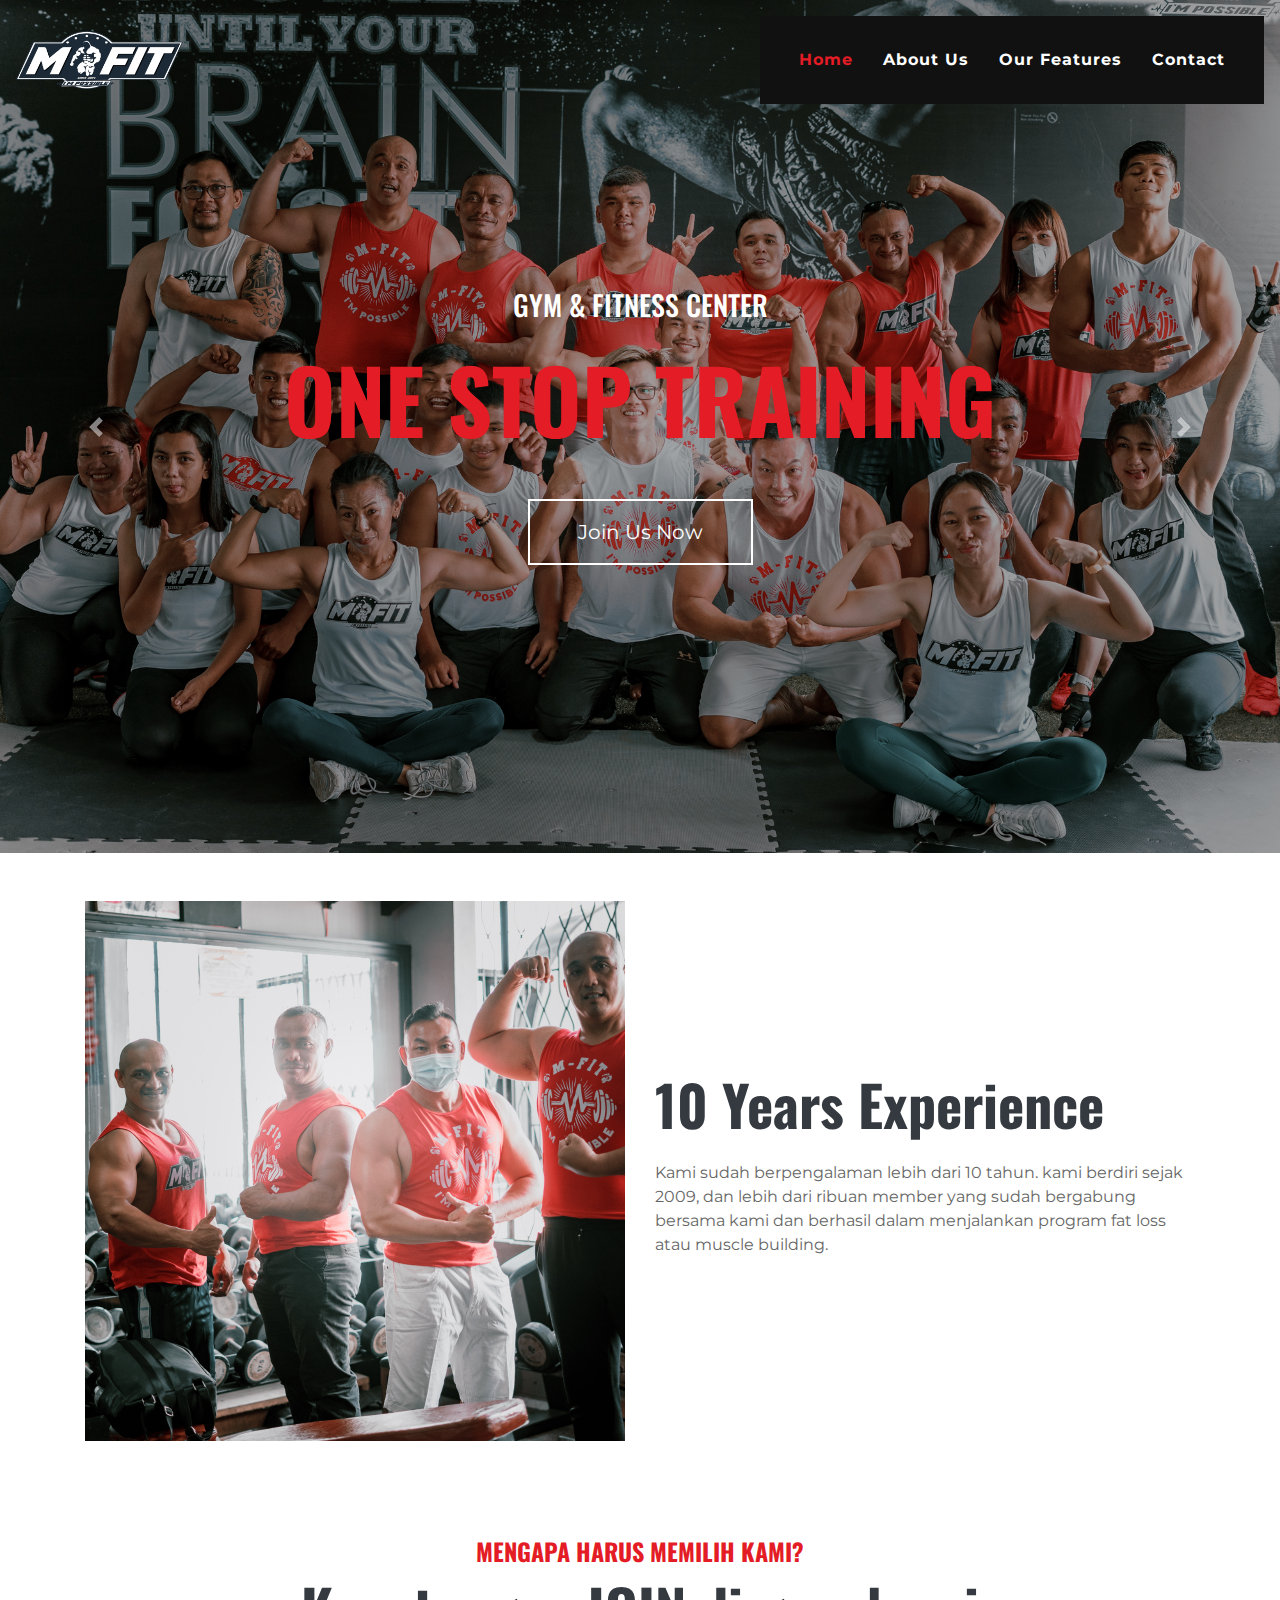
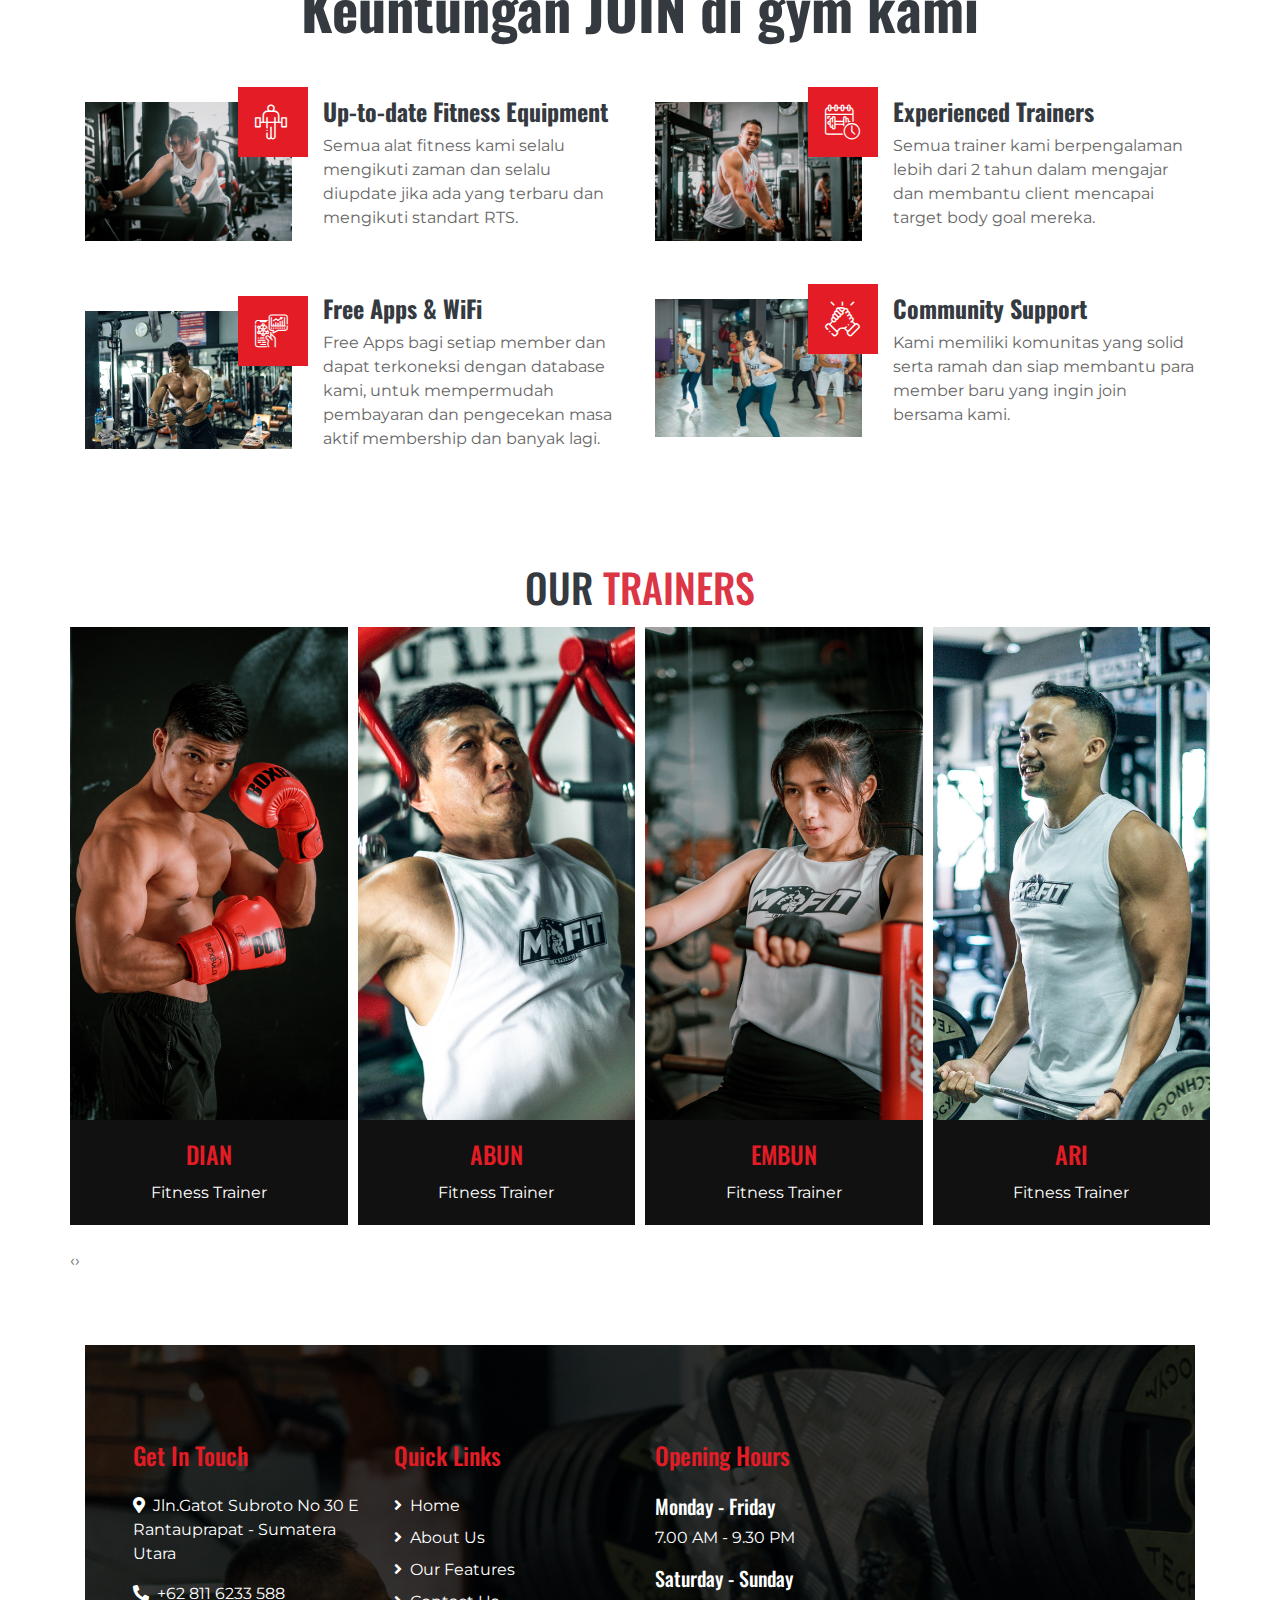
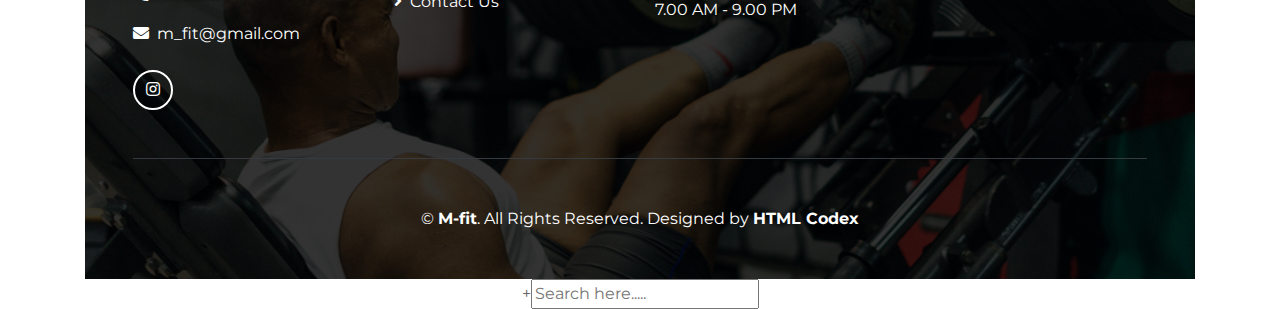
==== index.html @ e6096690 "first commit" ====
<!DOCTYPE html>
<html lang="en">
  <head>
    <meta charset="utf-8" />
    <title>M-fit</title>
    <meta content="width=device-width, initial-scale=1.0" name="viewport" />
    <meta content="M-fit" name="keywords" />
    <meta content="M-fit" name="description" />

    <!-- 1. owl carousel min css-->
    <link rel="stylesheet" href="https://cdnjs.cloudflare.com/ajax/libs/OwlCarousel2/2.3.4/assets/owl.carousel.min.css" integrity="sha512-tS3S5qG0BlhnQROyJXvNjeEM4UpMXHrQfTGmbQ1gKmelCxlSEBUaxhRBj/EFTzpbP4RVSrpEikbmdJobCvhE3g==" crossorigin="anonymous" referrerpolicy="no-referrer" />
  
    <!-- 2. owl carousel theme css -->
    <link rel="stylesheet" href="https://cdnjs.cloudflare.com/ajax/libs/OwlCarousel2/2.3.4/assets/owl.carousel.min.css" integrity="sha512-tS3S5qG0BlhnQROyJXvNjeEM4UpMXHrQfTGmbQ1gKmelCxlSEBUaxhRBj/EFTzpbP4RVSrpEikbmdJobCvhE3g==" crossorigin="anonymous" referrerpolicy="no-referrer" />

    <!-- css -->
    <link rel="stylesheet" href="style.css">

    <!-- Favicon -->
    <link href="img/favicon.ico" rel="icon" />

    <!-- Font Awesome -->
    <link href="https://cdnjs.cloudflare.com/ajax/libs/font-awesome/5.10.0/css/all.min.css" rel="stylesheet" />

    <!-- Flaticon Font -->
    <link href="lib/flaticon/font/flaticon.css" rel="stylesheet" />

    <!-- Customized Bootstrap Stylesheet -->
    <link href="css/style.min.css" rel="stylesheet" />
  </head>

  <body class="bg-white">
    <!-- Navbar Start -->
    <div class="container-fluid p-0 nav-bar">
      <nav class="navbar navbar-expand-lg bg-none navbar-dark py-3">
        <a class="navbar-brand" href="#">
          <img src="img/MFT.png" alt="MFT" height="58" />
        </a>

        <button type="button" class="navbar-toggler" data-toggle="collapse" data-target="#navbarCollapse">
          <span class="navbar-toggler-icon"></span>
        </button>
        <div class="collapse navbar-collapse justify-content-between" id="navbarCollapse">
          <div class="navbar-nav ml-auto p-4 bg-secondary">
            <a href="index.html" class="nav-item nav-link active">Home</a>
            <a href="about.html" class="nav-item nav-link">About Us</a>
            <a href="feature.html" class="nav-item nav-link">Our Features</a>
            <a href="contact.html" class="nav-item nav-link">Contact</a>
             </div>
            
          </div>
        </div>
      </nav>
    </div>
    <!-- Navbar End -->

    <!-- Carousel Start -->
    <div class="container-fluid p-0">
      <div id="blog-carousel" class="carousel slide" data-ride="carousel">
        <div class="carousel-inner">
          <div class="carousel-item active">
            <img class="w-100" src="img/nav 1.jpg" alt="Image" />
            <div class="carousel-caption d-flex flex-column align-items-center justify-content-center">
              <h3 class="text-white text-capitalize m-0">GYM & FITNESS CENTER</h3>
              <h2 class="display-2 m-0 mt-2 mt-md-4 text-primary font-weight-bold text-capitalize">ONE STOP TRAINING</h2>
              <a href="https://wa.me/628116233588" class="btn btn-lg btn-outline-light mt-3 mt-md-5 py-md-3 px-md-5">Join Us Now</a>
            </div>
          </div>
          <div class="carousel-item">
            <img class="w-100" src="img/nav 2.jpg" alt="Image" />
            <div class="carousel-caption d-flex flex-column align-items-center justify-content-center">
              <h3 class="text-white text-capitalize m-0">MUAYTHAI</h3>
              <h2 class="display-2 m-0 mt-2 mt-md-4 text-primary font-weight-bold text-capitalize">GET YOUR ENDURANCE </h2>
              <a href="https://wa.me/628116233588" class="btn btn-lg btn-outline-light mt-3 mt-md-5 py-md-3 px-md-5">Join Us Now</a>
            </div>
          </div>
          <div class="carousel-item">
            <img class="w-100" src="img/nav 3.jpg" alt="Image" />
            <div class="carousel-caption d-flex flex-column align-items-center justify-content-center">
              <h3 class="text-white text-capitalize m-0">KARATE</h3>
              <h2 class="display-2 m-0 mt-2 mt-md-4 text-primary font-weight-bold text-capitalize">LET'S TRAIN SELF DEFENSE</h2>
              <a href="https://wa.me/628116233588" class="btn btn-lg btn-outline-light mt-3 mt-md-5 py-md-3 px-md-5">Join Us Now</a>
            </div>
          </div>
          <div class="carousel-item">
            <img class="w-100" src="img/nav 4.jpg" alt="Image" />
            <div class="carousel-caption d-flex flex-column align-items-center justify-content-center">
              <h3 class="text-white text-capitalize m-0">ZUMBA</h3>
              <h2 class="display-2 m-0 mt-2 mt-md-4 text-primary font-weight-bold text-capitalize">STRONG BY ZUMBA</h2>
              <a href="https://wa.me/628116233588" class="btn btn-lg btn-outline-light mt-3 mt-md-5 py-md-3 px-md-5">Join Us Now</a>
            </div>
          </div>
          <div class="carousel-item">
            <img class="w-100" src="imG/nav 5.jpg" alt="Image" />
            <div class="carousel-caption d-flex flex-column align-items-center justify-content-center">
              <h3 class="text-white text-capitalize m-0">YOGA</h3>
              <h2 class="display-2 m-0 mt-2 mt-md-4 text-primary font-weight-bold text-capitalize">LET'S TRAIN THE BODY AND MIND</h2>
              <a href="https://wa.me/628116233588" class="btn btn-lg btn-outline-light mt-3 mt-md-5 py-md-3 px-md-5">Join Us Now</a>
            </div>
          </div>
        </div>
        <a class="carousel-control-prev" href="#blog-carousel" data-slide="prev">
          <span class="carousel-control-prev-icon"></span>
        </a>
        <a class="carousel-control-next" href="#blog-carousel" data-slide="next">
          <span class="carousel-control-next-icon"></span>
        </a>
      </div>
    </div>
    <!-- Carousel End -->

   

    <!-- About Start -->
    <div class="container py-5">
      <div class="row align-items-center" >
        <div class="col-lg-6">
          <img class="img-fluid mb-4 mb-lg-0" src="img/10 TAHUN PENGALAMAN.png" alt="Image" />
        </div>
        <div class="col-lg-6">
          <h2 class="display-4 font-weight-bold mb-4" >10 Years Experience</h2>
          <p>Kami sudah berpengalaman lebih dari 10 tahun. kami berdiri sejak 2009, dan lebih dari ribuan member yang sudah bergabung bersama kami dan berhasil dalam menjalankan program fat loss atau muscle building. </p>
          
        </div>
      </div>
    </div>
    <!-- About End -->

    <!-- GYM Feature Start -->
    <div class="container feature pt-5">
      <div class="d-flex flex-column text-center mb-5">
        <h4 class="text-primary font-weight-bold">MENGAPA HARUS MEMILIH KAMI?</h4>
        <h4 class="display-4 font-weight-bold">Keuntungan JOIN di gym kami</h4>
      </div>
      <div class="row">
        <div class="col-md-6 mb-5">
          <div class="row align-items-center">
            <div class="col-sm-5">
              <img class="img-fluid mb-3 mb-sm-0" src="img/alat fitness terupdate.jpg" alt="Image" />
              <i class="flaticon-barbell"></i>
            </div>
            <div class="col-sm-7">
              <h4 class="font-weight-bold">Up-to-date Fitness Equipment</h4>
              <p>Semua alat fitness kami selalu mengikuti zaman dan selalu diupdate jika ada yang terbaru dan mengikuti standart RTS.</p>
            </div>
          </div>
        </div>
        <div class="col-md-6 mb-5">
          <div class="row align-items-center">
            <div class="col-sm-5">
              <img class="img-fluid mb-3 mb-sm-0" src="img/trn.jpg" alt="Image" />
              <i class="flaticon-training"></i>
            </div>
            <div class="col-sm-7">
              <h4 class="font-weight-bold">Experienced Trainers </h4>
              <p>Semua trainer kami berpengalaman lebih dari 2 tahun dalam mengajar dan membantu client mencapai target body goal mereka. </p>
            </div>
          </div>
        </div>
        <div class="col-md-6 mb-5">
          <div class="row align-items-center">
            <div class="col-sm-5">
              <img class="img-fluid mb-3 mb-sm-0" src="img/freewifi.jpg" alt="Image" />
              <i class="flaticon-trends"></i>
            </div>
            <div class="col-sm-7">
              <h4 class="font-weight-bold">Free Apps & WiFi</h4>
              <p>Free Apps bagi setiap member dan dapat terkoneksi dengan database kami, untuk mempermudah pembayaran dan pengecekan masa aktif membership dan banyak lagi.</p>
            </div>
          </div>
        </div>
        <div class="col-md-6 mb-5">
          <div class="row align-items-center">
            <div class="col-sm-5">
              <img class="img-fluid mb-3 mb-sm-0" src="img/komunitas.jpg" alt="Image" />
              <i class="flaticon-support"></i>
            </div>
            <div class="col-sm-7">
              <h4 class="font-weight-bold">Community Support</h4>
              <p>Kami memiliki komunitas yang solid serta ramah dan siap membantu para member baru yang ingin join bersama kami.  </p>
            </div>
          </div>
        </div>
      </div>
    </div>
    <!-- GYM Feature End -->



    <!-- Team Start -->
    <div class="container pt-5 team">
      <h1 class="text-center fw-bold display-5 mb-3">OUR <span class="text-danger">TRAINERS</span></h1>
      <div class="row">
        <div class="owl-carousel owl-theme">
         
          <div class="item mb-4">
            <div class="card border-0 bg-secondary text-center text-white">
              <img src="img/trainer/dian.png" alt="image" class="card-img-top">
              <div class="card-social d-flex align-items-center justify-content-center">
                <a class="btn btn-outline-light rounded-circle text-center mr-2 px-0" style="width: 40px; height: 40px" href="https://www.instagram.com/dechavj/"><i class="fab fa-instagram"></i></a>
              </div>              
              <div class="card-body bg-secondary">
                <h4 class="card-title text-primary">DIAN</h4>
                <p class="card-text">Fitness Trainer</p>
              </div>
            </div>
          </div>
          <div class="item mb-4">
            <div class="card border-0 bg-secondary text-center text-white">
              <img src="img/trainer/abun.png" alt="image" class="card-img-top">
              <div class="card-social d-flex align-items-center justify-content-center">
                <a class="btn btn-outline-light rounded-circle text-center mr-2 px-0" style="width: 40px; height: 40px" href="https://www.instagram.com/wenlau5/"><i class="fab fa-instagram"></i></a>
              </div>              
              <div class="card-body bg-secondary">
                <h4 class="card-title text-primary">ABUN</h4>
                <p class="card-text">Fitness Trainer</p>
              </div>
            </div>
          </div>
          <div class="item mb-4">
            <div class="card border-0 bg-secondary text-center text-white">
              <img src="img/trainer/embun.png" alt="image" class="card-img-top">
              <div class="card-social d-flex align-items-center justify-content-center">
                <a class="btn btn-outline-light rounded-circle text-center mr-2 px-0" style="width: 40px; height: 40px" href="https://www.instagram.com/embun.kf/"><i class="fab fa-instagram"></i></a>
              </div>              
              <div class="card-body bg-secondary">
                <h4 class="card-title text-primary">EMBUN</h4>
                <p class="card-text">Fitness Trainer</p>
              </div>
            </div>
          </div>
          <div class="item mb-4">
            <div class="card border-0 bg-secondary text-center text-white">
              <img src="img/trainer/ari.png" alt="image" class="card-img-top">
              <div class="card-social d-flex align-items-center justify-content-center">
                <a class="btn btn-outline-light rounded-circle text-center mr-2 px-0" style="width: 40px; height: 40px" href="https://www.instagram.com/fahmiazhari023/"><i class="fab fa-instagram"></i></a>
              </div>              
              <div class="card-body bg-secondary">
                <h4 class="card-title text-primary">ARI</h4>
                <p class="card-text">Fitness Trainer</p>
              </div>
            </div>
          </div>
          <div class="item mb-4">
            <div class="card border-0 bg-secondary text-center text-white">
              <img src="img/trainer/dapot.png" alt="image" class="card-img-top">
              <div class="card-social d-flex align-items-center justify-content-center">
                
              </div>              
              <div class="card-body bg-secondary">
                <h4 class="card-title text-primary">DAPOT</h4>
                <p class="card-text">Fitness Trainer</p>
              </div>
            </div>
          </div>
          <div class="item mb-4">
            <div class="card border-0 bg-secondary text-center text-white">
              <img src="img/trainer/stevi.png" alt="image" class="card-img-top">
              <div class="card-social d-flex align-items-center justify-content-center">
                <a class="btn btn-outline-light rounded-circle text-center mr-2 px-0" style="width: 40px; height: 40px" href="https://www.instagram.com/steviandrean/"><i class="fab fa-instagram"></i></a>
              </div>              
              <div class="card-body bg-secondary">
                <h4 class="card-title text-primary">STEVI</h4>
                <p class="card-text">Fitness Trainer</p>
              </div>
            </div>
          </div>
          <div class="item mb-4">
            <div class="card border-0 bg-secondary text-center text-white">
              <img src="img/trainer/tony.png" alt="image" class="card-img-top">
              <div class="card-social d-flex align-items-center justify-content-center">
                <a class="btn btn-outline-light rounded-circle text-center mr-2 px-0" style="width: 40px; height: 40px" href="https://www.instagram.com/tony.6075/"><i class="fab fa-instagram"></i></a>
              </div>              
              <div class="card-body bg-secondary">
                <h4 class="card-title text-primary">TONY</h4>
                <p class="card-text">Fitness Trainer</p>
              </div>
            </div>
          </div>
          <div class="item mb-4">
            <div class="card border-0 bg-secondary text-center text-white">
              <img src="img/trainer/roma.png" alt="image" class="card-img-top">
              <div class="card-social d-flex align-items-center justify-content-center">
                <a class="btn btn-outline-light rounded-circle text-center mr-2 px-0" style="width: 40px; height: 40px" href="https://www.instagram.com/roma_sormin778/"><i class="fab fa-instagram"></i></a>
              </div>              
              <div class="card-body bg-secondary">
                <h4 class="card-title text-primary">ROMA</h4>
                <p class="card-text">Karate Sensei</p>
              </div>
            </div>
          </div>
          <div class="item mb-4">
            <div class="card border-0 bg-secondary text-center text-white">
              <img src="img/trainer/rinto.png" alt="image" class="card-img-top">
              <div class="card-social d-flex align-items-center justify-content-center">
                
              </div>              
              <div class="card-body bg-secondary">
                <h4 class="card-title text-primary">RINTO</h4>
                <p class="card-text">Karate Sensei</p>
              </div>
            </div>
          </div>
          <div class="item mb-4">
            <div class="card border-0 bg-secondary text-center text-white">
              <img src="img/trainer/roy.png" alt="image" class="card-img-top">
              <div class="card-social d-flex align-items-center justify-content-center">
                <a class="btn btn-outline-light rounded-circle text-center mr-2 px-0" style="width: 40px; height: 40px" href="https://www.instagram.com/roy_pinem22/"><i class="fab fa-instagram"></i></a>
              </div>              
              <div class="card-body bg-secondary">
                <h4 class="card-title text-primary">ROY</h4>
                <p class="card-text">Muaythai Khru</p>
              </div>
            </div>
          </div>
          <div class="item mb-4">
            <div class="card border-0 bg-secondary text-center text-white">
              <img src="img/trainer/moli.png" alt="image" class="card-img-top">
              <div class="card-social d-flex align-items-center justify-content-center">
                <a class="btn btn-outline-light rounded-circle text-center mr-2 px-0" style="width: 40px; height: 40px" href="https://www.instagram.com/moli_kyoga/"><i class="fab fa-instagram"></i></a>
              </div>              
              <div class="card-body bg-secondary">
                <h4 class="card-title text-primary">MOLINA</h4>
                <p class="card-text">Yoga and SBZ Instructor</p>
              </div>
            </div>
          </div>
          <div class="item mb-4">
            <div class="card border-0 bg-secondary text-center text-white">
              <img src="img/trainer/fendy.png" alt="image" class="card-img-top">
              <div class="card-social d-flex align-items-center justify-content-center">
                <a class="btn btn-outline-light rounded-circle text-center mr-2 px-0" style="width: 40px; height: 40px" href="https://www.instagram.com/fendyhartonoo/"><i class="fab fa-instagram"></i></a>
              </div>              
              <div class="card-body bg-secondary">
                <h4 class="card-title text-primary">FENDY</h4>
                <p class="card-text">Fitness Trainer</p>
              </div>
            </div>
          </div>

   
      </div>
    </div>
    <!-- Team End -->

    
    <!-- Footer Start -->
    <div class="footer container-fluid mt-5 py-5 px-sm-3 px-md-5 text-white">
      <div class="row pt-5">
        <div class="col-lg-3 col-md-6 mb-5">
          <h4 class="text-primary mb-4">Get In Touch</h4>
          <p><i class="fa fa-map-marker-alt mr-2"></i>Jln.Gatot Subroto No 30 E Rantauprapat - Sumatera Utara</p>
          <p><i class="fa fa-phone-alt mr-2"></i>+62 811 6233 588</p>
          <p><i class="fa fa-envelope mr-2"></i>m_fit@gmail.com</p>
          <div class="d-flex justify-content-start mt-4">
            <a class="btn btn-outline-light rounded-circle text-center mr-2 px-0" style="width: 40px; height: 40px" href="https://www.instagram.com/go.mfit/"><i class="fab fa-instagram"></i></a>
          </div>
        </div>
        <div class="col-lg-3 col-md-6 mb-5">
          <h4 class="text-primary mb-4">Quick Links</h4>
          <div class="d-flex flex-column justify-content-start">
            <a class="text-white mb-2" href="index.html"><i class="fa fa-angle-right mr-2"></i>Home</a>
            <a class="text-white mb-2" href="about.html"><i class="fa fa-angle-right mr-2"></i>About Us</a>
            <a class="text-white mb-2" href="feature.html"><i class="fa fa-angle-right mr-2"></i>Our Features</a>
            <a class="text-white" href="contact.html"><i class="fa fa-angle-right mr-2"></i>Contact Us</a>
          </div>
        </div>
        <div class="col-lg-3 col-md-6 mb-5">
          <h4 class="text-primary mb-4">Opening Hours</h4>
          <h5 class="text-white">Monday - Friday</h5>
          <p>7.00 AM - 9.30 PM</p>
          <h5 class="text-white">Saturday - Sunday</h5>
          <p>7.00 AM - 9.00 PM</p>
        </div>
      </div>
      <div class="container border-top border-dark pt-5">
        <p class="m-0 text-center text-white">
          &copy; <a class="text-white font-weight-bold" href="#">M-fit</a>. All Rights Reserved. Designed by
          <a class="text-white font-weight-bold" href="https://htmlcodex.com">HTML Codex</a>
        </p>
      </div>
    </div>
    <!-- Footer End -->

     <!-- Search model Begin -->
     <div class="search-model">
      <div class="h-100 d-flex align-items-center justify-content-center">
          <div class="search-close-switch">+</div>
          <form class="search-model-form">
              <input type="text" id="search-input" placeholder="Search here.....">
          </form>
      </div>
  </div>
  <!-- Search model end -->

  <!-- Js Plugins -->
  <script src="js/jquery-3.3.1.min.js"></script>
  <script src="js/bootstrap.min.js"></script>
  <script src="js/jquery.magnific-popup.min.js"></script>
  <script src="js/masonry.pkgd.min.js"></script>
  <script src="js/jquery.barfiller.js"></script>
  <script src="js/jquery.slicknav.js"></script>
  <script src="js/owl.carousel.min.js"></script>
  <script src="js/main.js"></script>


    <!-- Back to Top -->
    <a href="#" class="btn btn-outline-primary back-to-top"><i class="fa fa-angle-double-up"></i></a>

    <!-- JavaScript Libraries -->
    <script src="https://code.jquery.com/jquery-3.4.1.min.js"></script>
    <script src="https://stackpath.bootstrapcdn.com/bootstrap/4.4.1/js/bootstrap.bundle.min.js"></script>
    <script src="lib/easing/easing.min.js"></script>
    <script src="lib/waypoints/waypoints.min.js"></script>

    <!-- Contact Javascript File -->
    <script src="mail/jqBootstrapValidation.min.js"></script>
    <script src="mail/contact.js"></script>

    <!-- Template Javascript -->
    <script src="js/main.js"></script>

  <!-- lets include cdn file-->
  <!-- 0. jquery cdn -->
  <script src="https://cdnjs.cloudflare.com/ajax/libs/jquery/3.6.0/jquery.min.js" integrity="sha512-894YE6QWD5I59HgZOGReFYm4dnWc1Qt5NtvYSaNcOP+u1T9qYdvdihz0PPSiiqn/+/3e7Jo4EaG7TubfWGUrMQ==" crossorigin="anonymous" referrerpolicy="no-referrer"></script>

  <!-- 1. owl carousel min.js -->
  <script src="https://cdnjs.cloudflare.com/ajax/libs/OwlCarousel2/2.3.4/owl.carousel.min.js" integrity="sha512-bPs7Ae6pVvhOSiIcyUClR7/q2OAsRiovw4vAkX+zJbw3ShAeeqezq50RIIcIURq7Oa20rW2n2q+fyXBNcU9lrw==" crossorigin="anonymous" referrerpolicy="no-referrer"></script>
  
  <!-- inti owl carausel -->
  <script>
    $('.owl-carousel').owlCarousel({
    loop:true,
    margin:10,
    nav:true,
    responsive:{
        0:{
            items:1
        },
        600:{
            items:2
        },
        1000:{
            items:4
        }
    }
})
  </script>
  

  </body>
</html>
---- lib/flaticon/font/flaticon.css ----
/*
  	Flaticon icon font: Flaticon
  	Creation date: 26/10/2020 11:08
  	*/

@font-face {
  font-family: "Flaticon";
  src: url("./Flaticon.eot");
  src: url("./Flaticon.eot?#iefix") format("embedded-opentype"), url("./Flaticon.woff2") format("woff2"), url("./Flaticon.woff") format("woff"), url("./Flaticon.ttf") format("truetype"), url("./Flaticon.svg#Flaticon") format("svg");
  font-weight: normal;
  font-style: normal;
}

@media screen and (-webkit-min-device-pixel-ratio: 0) {
  @font-face {
    font-family: "Flaticon";
    src: url("./Flaticon.svg#Flaticon") format("svg");
  }
}

[class^="flaticon-"]:before,
[class*=" flaticon-"]:before,
[class^="flaticon-"]:after,
[class*=" flaticon-"]:after {
  font-family: Flaticon;
  font-size: 20px;
  font-style: normal;
  margin-left: 20px;
}

.flaticon-barbell:before {
  content: "\f100";
}
.flaticon-treadmill:before {
  content: "\f101";
}
.flaticon-six-pack:before {
  content: "\f102";
}
.flaticon-bodybuilding:before {
  content: "\f103";
}
.flaticon-medal:before {
  content: "\f104";
}
.flaticon-muscular-bodybuilder-with-clock:before {
  content: "\f105";
}
.flaticon-trends:before {
  content: "\f106";
}
.flaticon-weightlifting:before {
  content: "\f107";
}
.flaticon-training:before {
  content: "\f108";
}
.flaticon-support:before {
  content: "\f109";
}
---- css/style.min.css ----
@charset "UTF-8";
@import url(https://fonts.googleapis.com/css2?family=Montserrat&family=Oswald&display=swap); /*!
 * Bootstrap v4.5.3 (https://getbootstrap.com/)
 * Copyright 2011-2020 The Bootstrap Authors
 * Copyright 2011-2020 Twitter, Inc.
 * Licensed under MIT (https://github.com/twbs/bootstrap/blob/main/LICENSE)
 */
:root {
  --blue: #007bff;
  --indigo: #6610f2;
  --purple: #6f42c1;
  --pink: #e83e8c;
  --red: #dc3545;
  --orange: #fd7e14;
  --yellow: #ffc107;
  --green: #28a745;
  --teal: #20c997;
  --cyan: #17a2b8;
  --white: #fff;
  --gray: #6c757d;
  --gray-dark: #343a40;
  --primary: #e31c25;
  --secondary: #111111;
  --success: #28a745;
  --info: #17a2b8;
  --warning: #ffc107;
  --danger: #dc3545;
  --light: #ffffff;
  --dark: #343a40;
  --breakpoint-xs: 0;
  --breakpoint-sm: 576px;
  --breakpoint-md: 768px;
  --breakpoint-lg: 992px;
  --breakpoint-xl: 1200px;
  --font-family-sans-serif: "Montserrat", sans-serif;
  --font-family-monospace: SFMono-Regular, Menlo, Monaco, Consolas, "Liberation Mono", "Courier New", monospace;
}
*,
::after,
::before {
  box-sizing: border-box;
}
html {
  font-family: sans-serif;
  line-height: 1.15;
  -webkit-text-size-adjust: 100%;
  -webkit-tap-highlight-color: transparent;
}
article,
aside,
figcaption,
figure,
footer,
header,
hgroup,
main,
nav,
section {
  display: block;
}
body {
  margin: 0;
  font-family: Montserrat, sans-serif;
  font-size: 1rem;
  font-weight: 400;
  line-height: 1.5;
  color: #666;
  text-align: left;
  background-color: #fff;
}
[tabindex="-1"]:focus:not(:focus-visible) {
  outline: 0 !important;
}
hr {
  box-sizing: content-box;
  height: 0;
  overflow: visible;
}
h1,
h2,
h3,
h4,
h5,
h6 {
  margin-top: 0;
  margin-bottom: 0.5rem;
}
p {
  margin-top: 0;
  margin-bottom: 1rem;
}
abbr[data-original-title],
abbr[title] {
  text-decoration: underline;
  text-decoration: underline dotted;
  cursor: help;
  border-bottom: 0;
  text-decoration-skip-ink: none;
}
address {
  margin-bottom: 1rem;
  font-style: normal;
  line-height: inherit;
}
dl,
ol,
ul {
  margin-top: 0;
  margin-bottom: 1rem;
}
ol ol,
ol ul,
ul ol,
ul ul {
  margin-bottom: 0;
}
dt {
  font-weight: 700;
}
dd {
  margin-bottom: 0.5rem;
  margin-left: 0;
}
blockquote {
  margin: 0 0 1rem;
}
b,
strong {
  font-weight: bolder;
}
small {
  font-size: 80%;
}
sub,
sup {
  position: relative;
  font-size: 75%;
  line-height: 0;
  vertical-align: baseline;
}
sub {
  bottom: -0.25em;
}
sup {
  top: -0.5em;
}
a {
  color: #e31c25;
  text-decoration: none;
  background-color: transparent;
}
a:hover {
  color: #9f141a;
  text-decoration: underline;
}
a:not([href]):not([class]) {
  color: inherit;
  text-decoration: none;
}
a:not([href]):not([class]):hover {
  color: inherit;
  text-decoration: none;
}
code,
kbd,
pre,
samp {
  font-family: SFMono-Regular, Menlo, Monaco, Consolas, "Liberation Mono", "Courier New", monospace;
  font-size: 1em;
}
pre {
  margin-top: 0;
  margin-bottom: 1rem;
  overflow: auto;
  -ms-overflow-style: scrollbar;
}
figure {
  margin: 0 0 1rem;
}
img {
  vertical-align: middle;
  border-style: none;
}
svg {
  overflow: hidden;
  vertical-align: middle;
}
table {
  border-collapse: collapse;
}
caption {
  padding-top: 0.75rem;
  padding-bottom: 0.75rem;
  color: #6c757d;
  text-align: left;
  caption-side: bottom;
}
th {
  text-align: inherit;
  text-align: -webkit-match-parent;
}
label {
  display: inline-block;
  margin-bottom: 0.5rem;
}
button {
  border-radius: 0;
}
button:focus {
  outline: 1px dotted;
  outline: 5px auto -webkit-focus-ring-color;
}
button,
input,
optgroup,
select,
textarea {
  margin: 0;
  font-family: inherit;
  font-size: inherit;
  line-height: inherit;
}
button,
input {
  overflow: visible;
}
button,
select {
  text-transform: none;
}
[role="button"] {
  cursor: pointer;
}
select {
  word-wrap: normal;
}
[type="button"],
[type="reset"],
[type="submit"],
button {
  -webkit-appearance: button;
}
[type="button"]:not(:disabled),
[type="reset"]:not(:disabled),
[type="submit"]:not(:disabled),
button:not(:disabled) {
  cursor: pointer;
}
[type="button"]::-moz-focus-inner,
[type="reset"]::-moz-focus-inner,
[type="submit"]::-moz-focus-inner,
button::-moz-focus-inner {
  padding: 0;
  border-style: none;
}
input[type="checkbox"],
input[type="radio"] {
  box-sizing: border-box;
  padding: 0;
}
textarea {
  overflow: auto;
  resize: vertical;
}
fieldset {
  min-width: 0;
  padding: 0;
  margin: 0;
  border: 0;
}
legend {
  display: block;
  width: 100%;
  max-width: 100%;
  padding: 0;
  margin-bottom: 0.5rem;
  font-size: 1.5rem;
  line-height: inherit;
  color: inherit;
  white-space: normal;
}
@media (max-width: 1200px) {
  legend {
    font-size: calc(1.275rem + 0.3vw);
  }
}
progress {
  vertical-align: baseline;
}
[type="number"]::-webkit-inner-spin-button,
[type="number"]::-webkit-outer-spin-button {
  height: auto;
}
[type="search"] {
  outline-offset: -2px;
  -webkit-appearance: none;
}
[type="search"]::-webkit-search-decoration {
  -webkit-appearance: none;
}
::-webkit-file-upload-button {
  font: inherit;
  -webkit-appearance: button;
}
output {
  display: inline-block;
}
summary {
  display: list-item;
  cursor: pointer;
}
template {
  display: none;
}
[hidden] {
  display: none !important;
}
.h1,
.h2,
.h3,
.h4,
.h5,
.h6,
h1,
h2,
h3,
h4,
h5,
h6 {
  margin-bottom: 0.5rem;
  font-family: Oswald, sans-serif;
  font-weight: 500;
  line-height: 1.2;
  color: #343a40;
}
.h1,
h1 {
  font-size: 2.5rem;
}
@media (max-width: 1200px) {
  .h1,
  h1 {
    font-size: calc(1.375rem + 1.5vw);
  }
}
.h2,
h2 {
  font-size: 2rem;
}
@media (max-width: 1200px) {
  .h2,
  h2 {
    font-size: calc(1.325rem + 0.9vw);
  }
}
.h3,
h3 {
  font-size: 1.75rem;
}
@media (max-width: 1200px) {
  .h3,
  h3 {
    font-size: calc(1.3rem + 0.6vw);
  }
}
.h4,
h4 {
  font-size: 1.5rem;
}
@media (max-width: 1200px) {
  .h4,
  h4 {
    font-size: calc(1.275rem + 0.3vw);
  }
}
.h5,
h5 {
  font-size: 1.25rem;
}
.h6,
h6 {
  font-size: 1rem;
}
.lead {
  font-size: 1.25rem;
  font-weight: 300;
}
.display-1 {
  font-size: 6rem;
  font-weight: 300;
  line-height: 1.2;
}
@media (max-width: 1200px) {
  .display-1 {
    font-size: calc(1.725rem + 5.7vw);
  }
}
.display-2 {
  font-size: 5.5rem;
  font-weight: 300;
  line-height: 1.2;
}
@media (max-width: 1200px) {
  .display-2 {
    font-size: calc(1.675rem + 5.1vw);
  }
}
.display-3 {
  font-size: 4.5rem;
  font-weight: 300;
  line-height: 1.2;
}
@media (max-width: 1200px) {
  .display-3 {
    font-size: calc(1.575rem + 3.9vw);
  }
}
.display-4 {
  font-size: 3.5rem;
  font-weight: 300;
  line-height: 1.2;
}
@media (max-width: 1200px) {
  .display-4 {
    font-size: calc(1.475rem + 2.7vw);
  }
}
hr {
  margin-top: 1rem;
  margin-bottom: 1rem;
  border: 0;
  border-top: 1px solid rgba(0, 0, 0, 0.1);
}
.small,
small {
  font-size: 80%;
  font-weight: 400;
}
.mark,
mark {
  padding: 0.2em;
  background-color: #fcf8e3;
}
.list-unstyled {
  padding-left: 0;
  list-style: none;
}
.list-inline {
  padding-left: 0;
  list-style: none;
}
.list-inline-item {
  display: inline-block;
}
.list-inline-item:not(:last-child) {
  margin-right: 0.5rem;
}
.initialism {
  font-size: 90%;
  text-transform: uppercase;
}
.blockquote {
  margin-bottom: 1rem;
  font-size: 1.25rem;
}
.blockquote-footer {
  display: block;
  font-size: 80%;
  color: #6c757d;
}
.blockquote-footer::before {
  content: "— ";
}
.img-fluid {
  max-width: 100%;
  height: auto;
}
.img-thumbnail {
  padding: 0.25rem;
  background-color: #fff;
  border: 1px solid #dee2e6;
  max-width: 100%;
  height: auto;
}
.figure {
  display: inline-block;
}
.figure-img {
  margin-bottom: 0.5rem;
  line-height: 1;
}
.figure-caption {
  font-size: 90%;
  color: #6c757d;
}
code {
  font-size: 87.5%;
  color: #e83e8c;
  word-wrap: break-word;
}
a > code {
  color: inherit;
}
kbd {
  padding: 0.2rem 0.4rem;
  font-size: 87.5%;
  color: #fff;
  background-color: #212529;
}
kbd kbd {
  padding: 0;
  font-size: 100%;
  font-weight: 700;
}
pre {
  display: block;
  font-size: 87.5%;
  color: #212529;
}
pre code {
  font-size: inherit;
  color: inherit;
  word-break: normal;
}
.pre-scrollable {
  max-height: 340px;
  overflow-y: scroll;
}
.container,
.container-fluid,
.container-lg,
.container-md,
.container-sm,
.container-xl {
  width: 100%;
  padding-right: 15px;
  padding-left: 15px;
  margin-right: auto;
  margin-left: auto;
}
@media (min-width: 576px) {
  .container,
  .container-sm {
    max-width: 540px;
  }
}
@media (min-width: 768px) {
  .container,
  .container-md,
  .container-sm {
    max-width: 720px;
  }
}
@media (min-width: 992px) {
  .container,
  .container-lg,
  .container-md,
  .container-sm {
    max-width: 960px;
  }
}
@media (min-width: 1200px) {
  .container,
  .container-lg,
  .container-md,
  .container-sm,
  .container-xl {
    max-width: 1140px;
  }
}
.row {
  display: flex;
  flex-wrap: wrap;
  margin-right: -15px;
  margin-left: -15px;
}
.no-gutters {
  margin-right: 0;
  margin-left: 0;
}
.no-gutters > .col,
.no-gutters > [class*="col-"] {
  padding-right: 0;
  padding-left: 0;
}
.col,
.col-1,
.col-10,
.col-11,
.col-12,
.col-2,
.col-3,
.col-4,
.col-5,
.col-6,
.col-7,
.col-8,
.col-9,
.col-auto,
.col-lg,
.col-lg-1,
.col-lg-10,
.col-lg-11,
.col-lg-12,
.col-lg-2,
.col-lg-3,
.col-lg-4,
.col-lg-5,
.col-lg-6,
.col-lg-7,
.col-lg-8,
.col-lg-9,
.col-lg-auto,
.col-md,
.col-md-1,
.col-md-10,
.col-md-11,
.col-md-12,
.col-md-2,
.col-md-3,
.col-md-4,
.col-md-5,
.col-md-6,
.col-md-7,
.col-md-8,
.col-md-9,
.col-md-auto,
.col-sm,
.col-sm-1,
.col-sm-10,
.col-sm-11,
.col-sm-12,
.col-sm-2,
.col-sm-3,
.col-sm-4,
.col-sm-5,
.col-sm-6,
.col-sm-7,
.col-sm-8,
.col-sm-9,
.col-sm-auto,
.col-xl,
.col-xl-1,
.col-xl-10,
.col-xl-11,
.col-xl-12,
.col-xl-2,
.col-xl-3,
.col-xl-4,
.col-xl-5,
.col-xl-6,
.col-xl-7,
.col-xl-8,
.col-xl-9,
.col-xl-auto {
  position: relative;
  width: 100%;
  padding-right: 15px;
  padding-left: 15px;
}
.col {
  flex-basis: 0;
  flex-grow: 1;
  max-width: 100%;
}
.row-cols-1 > * {
  flex: 0 0 100%;
  max-width: 100%;
}
.row-cols-2 > * {
  flex: 0 0 50%;
  max-width: 50%;
}
.row-cols-3 > * {
  flex: 0 0 33.3333333333%;
  max-width: 33.3333333333%;
}
.row-cols-4 > * {
  flex: 0 0 25%;
  max-width: 25%;
}
.row-cols-5 > * {
  flex: 0 0 20%;
  max-width: 20%;
}
.row-cols-6 > * {
  flex: 0 0 16.6666666667%;
  max-width: 16.6666666667%;
}
.col-auto {
  flex: 0 0 auto;
  width: auto;
  max-width: 100%;
}
.col-1 {
  flex: 0 0 8.3333333333%;
  max-width: 8.3333333333%;
}
.col-2 {
  flex: 0 0 16.6666666667%;
  max-width: 16.6666666667%;
}
.col-3 {
  flex: 0 0 25%;
  max-width: 25%;
}
.col-4 {
  flex: 0 0 33.3333333333%;
  max-width: 33.3333333333%;
}
.col-5 {
  flex: 0 0 41.6666666667%;
  max-width: 41.6666666667%;
}
.col-6 {
  flex: 0 0 50%;
  max-width: 50%;
}
.col-7 {
  flex: 0 0 58.3333333333%;
  max-width: 58.3333333333%;
}
.col-8 {
  flex: 0 0 66.6666666667%;
  max-width: 66.6666666667%;
}
.col-9 {
  flex: 0 0 75%;
  max-width: 75%;
}
.col-10 {
  flex: 0 0 83.3333333333%;
  max-width: 83.3333333333%;
}
.col-11 {
  flex: 0 0 91.6666666667%;
  max-width: 91.6666666667%;
}
.col-12 {
  flex: 0 0 100%;
  max-width: 100%;
}
.order-first {
  order: -1;
}
.order-last {
  order: 13;
}
.order-0 {
  order: 0;
}
.order-1 {
  order: 1;
}
.order-2 {
  order: 2;
}
.order-3 {
  order: 3;
}
.order-4 {
  order: 4;
}
.order-5 {
  order: 5;
}
.order-6 {
  order: 6;
}
.order-7 {
  order: 7;
}
.order-8 {
  order: 8;
}
.order-9 {
  order: 9;
}
.order-10 {
  order: 10;
}
.order-11 {
  order: 11;
}
.order-12 {
  order: 12;
}
.offset-1 {
  margin-left: 8.3333333333%;
}
.offset-2 {
  margin-left: 16.6666666667%;
}
.offset-3 {
  margin-left: 25%;
}
.offset-4 {
  margin-left: 33.3333333333%;
}
.offset-5 {
  margin-left: 41.6666666667%;
}
.offset-6 {
  margin-left: 50%;
}
.offset-7 {
  margin-left: 58.3333333333%;
}
.offset-8 {
  margin-left: 66.6666666667%;
}
.offset-9 {
  margin-left: 75%;
}
.offset-10 {
  margin-left: 83.3333333333%;
}
.offset-11 {
  margin-left: 91.6666666667%;
}
@media (min-width: 576px) {
  .col-sm {
    flex-basis: 0;
    flex-grow: 1;
    max-width: 100%;
  }
  .row-cols-sm-1 > * {
    flex: 0 0 100%;
    max-width: 100%;
  }
  .row-cols-sm-2 > * {
    flex: 0 0 50%;
    max-width: 50%;
  }
  .row-cols-sm-3 > * {
    flex: 0 0 33.3333333333%;
    max-width: 33.3333333333%;
  }
  .row-cols-sm-4 > * {
    flex: 0 0 25%;
    max-width: 25%;
  }
  .row-cols-sm-5 > * {
    flex: 0 0 20%;
    max-width: 20%;
  }
  .row-cols-sm-6 > * {
    flex: 0 0 16.6666666667%;
    max-width: 16.6666666667%;
  }
  .col-sm-auto {
    flex: 0 0 auto;
    width: auto;
    max-width: 100%;
  }
  .col-sm-1 {
    flex: 0 0 8.3333333333%;
    max-width: 8.3333333333%;
  }
  .col-sm-2 {
    flex: 0 0 16.6666666667%;
    max-width: 16.6666666667%;
  }
  .col-sm-3 {
    flex: 0 0 25%;
    max-width: 25%;
  }
  .col-sm-4 {
    flex: 0 0 33.3333333333%;
    max-width: 33.3333333333%;
  }
  .col-sm-5 {
    flex: 0 0 41.6666666667%;
    max-width: 41.6666666667%;
  }
  .col-sm-6 {
    flex: 0 0 50%;
    max-width: 50%;
  }
  .col-sm-7 {
    flex: 0 0 58.3333333333%;
    max-width: 58.3333333333%;
  }
  .col-sm-8 {
    flex: 0 0 66.6666666667%;
    max-width: 66.6666666667%;
  }
  .col-sm-9 {
    flex: 0 0 75%;
    max-width: 75%;
  }
  .col-sm-10 {
    flex: 0 0 83.3333333333%;
    max-width: 83.3333333333%;
  }
  .col-sm-11 {
    flex: 0 0 91.6666666667%;
    max-width: 91.6666666667%;
  }
  .col-sm-12 {
    flex: 0 0 100%;
    max-width: 100%;
  }
  .order-sm-first {
    order: -1;
  }
  .order-sm-last {
    order: 13;
  }
  .order-sm-0 {
    order: 0;
  }
  .order-sm-1 {
    order: 1;
  }
  .order-sm-2 {
    order: 2;
  }
  .order-sm-3 {
    order: 3;
  }
  .order-sm-4 {
    order: 4;
  }
  .order-sm-5 {
    order: 5;
  }
  .order-sm-6 {
    order: 6;
  }
  .order-sm-7 {
    order: 7;
  }
  .order-sm-8 {
    order: 8;
  }
  .order-sm-9 {
    order: 9;
  }
  .order-sm-10 {
    order: 10;
  }
  .order-sm-11 {
    order: 11;
  }
  .order-sm-12 {
    order: 12;
  }
  .offset-sm-0 {
    margin-left: 0;
  }
  .offset-sm-1 {
    margin-left: 8.3333333333%;
  }
  .offset-sm-2 {
    margin-left: 16.6666666667%;
  }
  .offset-sm-3 {
    margin-left: 25%;
  }
  .offset-sm-4 {
    margin-left: 33.3333333333%;
  }
  .offset-sm-5 {
    margin-left: 41.6666666667%;
  }
  .offset-sm-6 {
    margin-left: 50%;
  }
  .offset-sm-7 {
    margin-left: 58.3333333333%;
  }
  .offset-sm-8 {
    margin-left: 66.6666666667%;
  }
  .offset-sm-9 {
    margin-left: 75%;
  }
  .offset-sm-10 {
    margin-left: 83.3333333333%;
  }
  .offset-sm-11 {
    margin-left: 91.6666666667%;
  }
}
@media (min-width: 768px) {
  .col-md {
    flex-basis: 0;
    flex-grow: 1;
    max-width: 100%;
  }
  .row-cols-md-1 > * {
    flex: 0 0 100%;
    max-width: 100%;
  }
  .row-cols-md-2 > * {
    flex: 0 0 50%;
    max-width: 50%;
  }
  .row-cols-md-3 > * {
    flex: 0 0 33.3333333333%;
    max-width: 33.3333333333%;
  }
  .row-cols-md-4 > * {
    flex: 0 0 25%;
    max-width: 25%;
  }
  .row-cols-md-5 > * {
    flex: 0 0 20%;
    max-width: 20%;
  }
  .row-cols-md-6 > * {
    flex: 0 0 16.6666666667%;
    max-width: 16.6666666667%;
  }
  .col-md-auto {
    flex: 0 0 auto;
    width: auto;
    max-width: 100%;
  }
  .col-md-1 {
    flex: 0 0 8.3333333333%;
    max-width: 8.3333333333%;
  }
  .col-md-2 {
    flex: 0 0 16.6666666667%;
    max-width: 16.6666666667%;
  }
  .col-md-3 {
    flex: 0 0 25%;
    max-width: 25%;
  }
  .col-md-4 {
    flex: 0 0 33.3333333333%;
    max-width: 33.3333333333%;
  }
  .col-md-5 {
    flex: 0 0 41.6666666667%;
    max-width: 41.6666666667%;
  }
  .col-md-6 {
    flex: 0 0 50%;
    max-width: 50%;
  }
  .col-md-7 {
    flex: 0 0 58.3333333333%;
    max-width: 58.3333333333%;
  }
  .col-md-8 {
    flex: 0 0 66.6666666667%;
    max-width: 66.6666666667%;
  }
  .col-md-9 {
    flex: 0 0 75%;
    max-width: 75%;
  }
  .col-md-10 {
    flex: 0 0 83.3333333333%;
    max-width: 83.3333333333%;
  }
  .col-md-11 {
    flex: 0 0 91.6666666667%;
    max-width: 91.6666666667%;
  }
  .col-md-12 {
    flex: 0 0 100%;
    max-width: 100%;
  }
  .order-md-first {
    order: -1;
  }
  .order-md-last {
    order: 13;
  }
  .order-md-0 {
    order: 0;
  }
  .order-md-1 {
    order: 1;
  }
  .order-md-2 {
    order: 2;
  }
  .order-md-3 {
    order: 3;
  }
  .order-md-4 {
    order: 4;
  }
  .order-md-5 {
    order: 5;
  }
  .order-md-6 {
    order: 6;
  }
  .order-md-7 {
    order: 7;
  }
  .order-md-8 {
    order: 8;
  }
  .order-md-9 {
    order: 9;
  }
  .order-md-10 {
    order: 10;
  }
  .order-md-11 {
    order: 11;
  }
  .order-md-12 {
    order: 12;
  }
  .offset-md-0 {
    margin-left: 0;
  }
  .offset-md-1 {
    margin-left: 8.3333333333%;
  }
  .offset-md-2 {
    margin-left: 16.6666666667%;
  }
  .offset-md-3 {
    margin-left: 25%;
  }
  .offset-md-4 {
    margin-left: 33.3333333333%;
  }
  .offset-md-5 {
    margin-left: 41.6666666667%;
  }
  .offset-md-6 {
    margin-left: 50%;
  }
  .offset-md-7 {
    margin-left: 58.3333333333%;
  }
  .offset-md-8 {
    margin-left: 66.6666666667%;
  }
  .offset-md-9 {
    margin-left: 75%;
  }
  .offset-md-10 {
    margin-left: 83.3333333333%;
  }
  .offset-md-11 {
    margin-left: 91.6666666667%;
  }
}
@media (min-width: 992px) {
  .col-lg {
    flex-basis: 0;
    flex-grow: 1;
    max-width: 100%;
  }
  .row-cols-lg-1 > * {
    flex: 0 0 100%;
    max-width: 100%;
  }
  .row-cols-lg-2 > * {
    flex: 0 0 50%;
    max-width: 50%;
  }
  .row-cols-lg-3 > * {
    flex: 0 0 33.3333333333%;
    max-width: 33.3333333333%;
  }
  .row-cols-lg-4 > * {
    flex: 0 0 25%;
    max-width: 25%;
  }
  .row-cols-lg-5 > * {
    flex: 0 0 20%;
    max-width: 20%;
  }
  .row-cols-lg-6 > * {
    flex: 0 0 16.6666666667%;
    max-width: 16.6666666667%;
  }
  .col-lg-auto {
    flex: 0 0 auto;
    width: auto;
    max-width: 100%;
  }
  .col-lg-1 {
    flex: 0 0 8.3333333333%;
    max-width: 8.3333333333%;
  }
  .col-lg-2 {
    flex: 0 0 16.6666666667%;
    max-width: 16.6666666667%;
  }
  .col-lg-3 {
    flex: 0 0 25%;
    max-width: 25%;
  }
  .col-lg-4 {
    flex: 0 0 33.3333333333%;
    max-width: 33.3333333333%;
  }
  .col-lg-5 {
    flex: 0 0 41.6666666667%;
    max-width: 41.6666666667%;
  }
  .col-lg-6 {
    flex: 0 0 50%;
    max-width: 50%;
  }
  .col-lg-7 {
    flex: 0 0 58.3333333333%;
    max-width: 58.3333333333%;
  }
  .col-lg-8 {
    flex: 0 0 66.6666666667%;
    max-width: 66.6666666667%;
  }
  .col-lg-9 {
    flex: 0 0 75%;
    max-width: 75%;
  }
  .col-lg-10 {
    flex: 0 0 83.3333333333%;
    max-width: 83.3333333333%;
  }
  .col-lg-11 {
    flex: 0 0 91.6666666667%;
    max-width: 91.6666666667%;
  }
  .col-lg-12 {
    flex: 0 0 100%;
    max-width: 100%;
  }
  .order-lg-first {
    order: -1;
  }
  .order-lg-last {
    order: 13;
  }
  .order-lg-0 {
    order: 0;
  }
  .order-lg-1 {
    order: 1;
  }
  .order-lg-2 {
    order: 2;
  }
  .order-lg-3 {
    order: 3;
  }
  .order-lg-4 {
    order: 4;
  }
  .order-lg-5 {
    order: 5;
  }
  .order-lg-6 {
    order: 6;
  }
  .order-lg-7 {
    order: 7;
  }
  .order-lg-8 {
    order: 8;
  }
  .order-lg-9 {
    order: 9;
  }
  .order-lg-10 {
    order: 10;
  }
  .order-lg-11 {
    order: 11;
  }
  .order-lg-12 {
    order: 12;
  }
  .offset-lg-0 {
    margin-left: 0;
  }
  .offset-lg-1 {
    margin-left: 8.3333333333%;
  }
  .offset-lg-2 {
    margin-left: 16.6666666667%;
  }
  .offset-lg-3 {
    margin-left: 25%;
  }
  .offset-lg-4 {
    margin-left: 33.3333333333%;
  }
  .offset-lg-5 {
    margin-left: 41.6666666667%;
  }
  .offset-lg-6 {
    margin-left: 50%;
  }
  .offset-lg-7 {
    margin-left: 58.3333333333%;
  }
  .offset-lg-8 {
    margin-left: 66.6666666667%;
  }
  .offset-lg-9 {
    margin-left: 75%;
  }
  .offset-lg-10 {
    margin-left: 83.3333333333%;
  }
  .offset-lg-11 {
    margin-left: 91.6666666667%;
  }
}
@media (min-width: 1200px) {
  .col-xl {
    flex-basis: 0;
    flex-grow: 1;
    max-width: 100%;
  }
  .row-cols-xl-1 > * {
    flex: 0 0 100%;
    max-width: 100%;
  }
  .row-cols-xl-2 > * {
    flex: 0 0 50%;
    max-width: 50%;
  }
  .row-cols-xl-3 > * {
    flex: 0 0 33.3333333333%;
    max-width: 33.3333333333%;
  }
  .row-cols-xl-4 > * {
    flex: 0 0 25%;
    max-width: 25%;
  }
  .row-cols-xl-5 > * {
    flex: 0 0 20%;
    max-width: 20%;
  }
  .row-cols-xl-6 > * {
    flex: 0 0 16.6666666667%;
    max-width: 16.6666666667%;
  }
  .col-xl-auto {
    flex: 0 0 auto;
    width: auto;
    max-width: 100%;
  }
  .col-xl-1 {
    flex: 0 0 8.3333333333%;
    max-width: 8.3333333333%;
  }
  .col-xl-2 {
    flex: 0 0 16.6666666667%;
    max-width: 16.6666666667%;
  }
  .col-xl-3 {
    flex: 0 0 25%;
    max-width: 25%;
  }
  .col-xl-4 {
    flex: 0 0 33.3333333333%;
    max-width: 33.3333333333%;
  }
  .col-xl-5 {
    flex: 0 0 41.6666666667%;
    max-width: 41.6666666667%;
  }
  .col-xl-6 {
    flex: 0 0 50%;
    max-width: 50%;
  }
  .col-xl-7 {
    flex: 0 0 58.3333333333%;
    max-width: 58.3333333333%;
  }
  .col-xl-8 {
    flex: 0 0 66.6666666667%;
    max-width: 66.6666666667%;
  }
  .col-xl-9 {
    flex: 0 0 75%;
    max-width: 75%;
  }
  .col-xl-10 {
    flex: 0 0 83.3333333333%;
    max-width: 83.3333333333%;
  }
  .col-xl-11 {
    flex: 0 0 91.6666666667%;
    max-width: 91.6666666667%;
  }
  .col-xl-12 {
    flex: 0 0 100%;
    max-width: 100%;
  }
  .order-xl-first {
    order: -1;
  }
  .order-xl-last {
    order: 13;
  }
  .order-xl-0 {
    order: 0;
  }
  .order-xl-1 {
    order: 1;
  }
  .order-xl-2 {
    order: 2;
  }
  .order-xl-3 {
    order: 3;
  }
  .order-xl-4 {
    order: 4;
  }
  .order-xl-5 {
    order: 5;
  }
  .order-xl-6 {
    order: 6;
  }
  .order-xl-7 {
    order: 7;
  }
  .order-xl-8 {
    order: 8;
  }
  .order-xl-9 {
    order: 9;
  }
  .order-xl-10 {
    order: 10;
  }
  .order-xl-11 {
    order: 11;
  }
  .order-xl-12 {
    order: 12;
  }
  .offset-xl-0 {
    margin-left: 0;
  }
  .offset-xl-1 {
    margin-left: 8.3333333333%;
  }
  .offset-xl-2 {
    margin-left: 16.6666666667%;
  }
  .offset-xl-3 {
    margin-left: 25%;
  }
  .offset-xl-4 {
    margin-left: 33.3333333333%;
  }
  .offset-xl-5 {
    margin-left: 41.6666666667%;
  }
  .offset-xl-6 {
    margin-left: 50%;
  }
  .offset-xl-7 {
    margin-left: 58.3333333333%;
  }
  .offset-xl-8 {
    margin-left: 66.6666666667%;
  }
  .offset-xl-9 {
    margin-left: 75%;
  }
  .offset-xl-10 {
    margin-left: 83.3333333333%;
  }
  .offset-xl-11 {
    margin-left: 91.6666666667%;
  }
}
.table {
  width: 100%;
  margin-bottom: 1rem;
  color: #666;
}
.table td,
.table th {
  padding: 0.75rem;
  vertical-align: top;
  border-top: 1px solid #dee2e6;
}
.table thead th {
  vertical-align: bottom;
  border-bottom: 2px solid #dee2e6;
}
.table tbody + tbody {
  border-top: 2px solid #dee2e6;
}
.table-sm td,
.table-sm th {
  padding: 0.3rem;
}
.table-bordered {
  border: 1px solid #dee2e6;
}
.table-bordered td,
.table-bordered th {
  border: 1px solid #dee2e6;
}
.table-bordered thead td,
.table-bordered thead th {
  border-bottom-width: 2px;
}
.table-borderless tbody + tbody,
.table-borderless td,
.table-borderless th,
.table-borderless thead th {
  border: 0;
}
.table-striped tbody tr:nth-of-type(odd) {
  background-color: rgba(0, 0, 0, 0.05);
}
.table-hover tbody tr:hover {
  color: #666;
  background-color: rgba(0, 0, 0, 0.075);
}
.table-primary,
.table-primary > td,
.table-primary > th {
  background-color: #f7bfc2;
}
.table-primary tbody + tbody,
.table-primary td,
.table-primary th,
.table-primary thead th {
  border-color: #f0898e;
}
.table-hover .table-primary:hover {
  background-color: #f4a8ac;
}
.table-hover .table-primary:hover > td,
.table-hover .table-primary:hover > th {
  background-color: #f4a8ac;
}
.table-secondary,
.table-secondary > td,
.table-secondary > th {
  background-color: #bcbcbc;
}
.table-secondary tbody + tbody,
.table-secondary td,
.table-secondary th,
.table-secondary thead th {
  border-color: #838383;
}
.table-hover .table-secondary:hover {
  background-color: #afafaf;
}
.table-hover .table-secondary:hover > td,
.table-hover .table-secondary:hover > th {
  background-color: #afafaf;
}
.table-success,
.table-success > td,
.table-success > th {
  background-color: #c3e6cb;
}
.table-success tbody + tbody,
.table-success td,
.table-success th,
.table-success thead th {
  border-color: #8fd19e;
}
.table-hover .table-success:hover {
  background-color: #b1dfbb;
}
.table-hover .table-success:hover > td,
.table-hover .table-success:hover > th {
  background-color: #b1dfbb;
}
.table-info,
.table-info > td,
.table-info > th {
  background-color: #bee5eb;
}
.table-info tbody + tbody,
.table-info td,
.table-info th,
.table-info thead th {
  border-color: #86cfda;
}
.table-hover .table-info:hover {
  background-color: #abdde5;
}
.table-hover .table-info:hover > td,
.table-hover .table-info:hover > th {
  background-color: #abdde5;
}
.table-warning,
.table-warning > td,
.table-warning > th {
  background-color: #ffeeba;
}
.table-warning tbody + tbody,
.table-warning td,
.table-warning th,
.table-warning thead th {
  border-color: #ffdf7e;
}
.table-hover .table-warning:hover {
  background-color: #ffe8a1;
}
.table-hover .table-warning:hover > td,
.table-hover .table-warning:hover > th {
  background-color: #ffe8a1;
}
.table-danger,
.table-danger > td,
.table-danger > th {
  background-color: #f5c6cb;
}
.table-danger tbody + tbody,
.table-danger td,
.table-danger th,
.table-danger thead th {
  border-color: #ed969e;
}
.table-hover .table-danger:hover {
  background-color: #f1b0b7;
}
.table-hover .table-danger:hover > td,
.table-hover .table-danger:hover > th {
  background-color: #f1b0b7;
}
.table-light,
.table-light > td,
.table-light > th {
  background-color: #fff;
}
.table-light tbody + tbody,
.table-light td,
.table-light th,
.table-light thead th {
  border-color: #fff;
}
.table-hover .table-light:hover {
  background-color: #f2f2f2;
}
.table-hover .table-light:hover > td,
.table-hover .table-light:hover > th {
  background-color: #f2f2f2;
}
.table-dark,
.table-dark > td,
.table-dark > th {
  background-color: #c6c8ca;
}
.table-dark tbody + tbody,
.table-dark td,
.table-dark th,
.table-dark thead th {
  border-color: #95999c;
}
.table-hover .table-dark:hover {
  background-color: #b9bbbe;
}
.table-hover .table-dark:hover > td,
.table-hover .table-dark:hover > th {
  background-color: #b9bbbe;
}
.table-active,
.table-active > td,
.table-active > th {
  background-color: rgba(0, 0, 0, 0.075);
}
.table-hover .table-active:hover {
  background-color: rgba(0, 0, 0, 0.075);
}
.table-hover .table-active:hover > td,
.table-hover .table-active:hover > th {
  background-color: rgba(0, 0, 0, 0.075);
}
.table .thead-dark th {
  color: #fff;
  background-color: #343a40;
  border-color: #454d55;
}
.table .thead-light th {
  color: #495057;
  background-color: #e9ecef;
  border-color: #dee2e6;
}
.table-dark {
  color: #fff;
  background-color: #343a40;
}
.table-dark td,
.table-dark th,
.table-dark thead th {
  border-color: #454d55;
}
.table-dark.table-bordered {
  border: 0;
}
.table-dark.table-striped tbody tr:nth-of-type(odd) {
  background-color: rgba(255, 255, 255, 0.05);
}
.table-dark.table-hover tbody tr:hover {
  color: #fff;
  background-color: rgba(255, 255, 255, 0.075);
}
@media (max-width: 575.98px) {
  .table-responsive-sm {
    display: block;
    width: 100%;
    overflow-x: auto;
    -webkit-overflow-scrolling: touch;
  }
  .table-responsive-sm > .table-bordered {
    border: 0;
  }
}
@media (max-width: 767.98px) {
  .table-responsive-md {
    display: block;
    width: 100%;
    overflow-x: auto;
    -webkit-overflow-scrolling: touch;
  }
  .table-responsive-md > .table-bordered {
    border: 0;
  }
}
@media (max-width: 991.98px) {
  .table-responsive-lg {
    display: block;
    width: 100%;
    overflow-x: auto;
    -webkit-overflow-scrolling: touch;
  }
  .table-responsive-lg > .table-bordered {
    border: 0;
  }
}
@media (max-width: 1199.98px) {
  .table-responsive-xl {
    display: block;
    width: 100%;
    overflow-x: auto;
    -webkit-overflow-scrolling: touch;
  }
  .table-responsive-xl > .table-bordered {
    border: 0;
  }
}
.table-responsive {
  display: block;
  width: 100%;
  overflow-x: auto;
  -webkit-overflow-scrolling: touch;
}
.table-responsive > .table-bordered {
  border: 0;
}
.form-control {
  display: block;
  width: 100%;
  height: calc(1.5em + 0.75rem + 2px);
  padding: 0.375rem 0.75rem;
  font-size: 1rem;
  font-weight: 400;
  line-height: 1.5;
  color: #495057;
  background-color: #fff;
  background-clip: padding-box;
  border: 1px solid #ced4da;
  border-radius: 0;
  transition: border-color 0.15s ease-in-out, box-shadow 0.15s ease-in-out;
}
@media (prefers-reduced-motion: reduce) {
  .form-control {
    transition: none;
  }
}
.form-control::-ms-expand {
  background-color: transparent;
  border: 0;
}
.form-control:-moz-focusring {
  color: transparent;
  text-shadow: 0 0 0 #495057;
}
.form-control:focus {
  color: #495057;
  background-color: #fff;
  border-color: #f18e92;
  outline: 0;
  box-shadow: 0 0 0 0.2rem rgba(227, 28, 37, 0.25);
}
.form-control::placeholder {
  color: #6c757d;
  opacity: 1;
}
.form-control:disabled,
.form-control[readonly] {
  background-color: #e9ecef;
  opacity: 1;
}
input[type="date"].form-control,
input[type="datetime-local"].form-control,
input[type="month"].form-control,
input[type="time"].form-control {
  appearance: none;
}
select.form-control:focus::-ms-value {
  color: #495057;
  background-color: #fff;
}
.form-control-file,
.form-control-range {
  display: block;
  width: 100%;
}
.col-form-label {
  padding-top: calc(0.375rem + 1px);
  padding-bottom: calc(0.375rem + 1px);
  margin-bottom: 0;
  font-size: inherit;
  line-height: 1.5;
}
.col-form-label-lg {
  padding-top: calc(0.5rem + 1px);
  padding-bottom: calc(0.5rem + 1px);
  font-size: 1.25rem;
  line-height: 1.5;
}
.col-form-label-sm {
  padding-top: calc(0.25rem + 1px);
  padding-bottom: calc(0.25rem + 1px);
  font-size: 0.875rem;
  line-height: 1.5;
}
.form-control-plaintext {
  display: block;
  width: 100%;
  padding: 0.375rem 0;
  margin-bottom: 0;
  font-size: 1rem;
  line-height: 1.5;
  color: #666;
  background-color: transparent;
  border: solid transparent;
  border-width: 1px 0;
}
.form-control-plaintext.form-control-lg,
.form-control-plaintext.form-control-sm {
  padding-right: 0;
  padding-left: 0;
}
.form-control-sm {
  height: calc(1.5em + 0.5rem + 2px);
  padding: 0.25rem 0.5rem;
  font-size: 0.875rem;
  line-height: 1.5;
}
.form-control-lg {
  height: calc(1.5em + 1rem + 2px);
  padding: 0.5rem 1rem;
  font-size: 1.25rem;
  line-height: 1.5;
}
select.form-control[multiple],
select.form-control[size] {
  height: auto;
}
textarea.form-control {
  height: auto;
}
.form-group {
  margin-bottom: 1rem;
}
.form-text {
  display: block;
  margin-top: 0.25rem;
}
.form-row {
  display: flex;
  flex-wrap: wrap;
  margin-right: -5px;
  margin-left: -5px;
}
.form-row > .col,
.form-row > [class*="col-"] {
  padding-right: 5px;
  padding-left: 5px;
}
.form-check {
  position: relative;
  display: block;
  padding-left: 1.25rem;
}
.form-check-input {
  position: absolute;
  margin-top: 0.3rem;
  margin-left: -1.25rem;
}
.form-check-input:disabled ~ .form-check-label,
.form-check-input[disabled] ~ .form-check-label {
  color: #6c757d;
}
.form-check-label {
  margin-bottom: 0;
}
.form-check-inline {
  display: inline-flex;
  align-items: center;
  padding-left: 0;
  margin-right: 0.75rem;
}
.form-check-inline .form-check-input {
  position: static;
  margin-top: 0;
  margin-right: 0.3125rem;
  margin-left: 0;
}
.valid-feedback {
  display: none;
  width: 100%;
  margin-top: 0.25rem;
  font-size: 80%;
  color: #28a745;
}
.valid-tooltip {
  position: absolute;
  top: 100%;
  left: 0;
  z-index: 5;
  display: none;
  max-width: 100%;
  padding: 0.25rem 0.5rem;
  margin-top: 0.1rem;
  font-size: 0.875rem;
  line-height: 1.5;
  color: #fff;
  background-color: rgba(40, 167, 69, 0.9);
}
.is-valid ~ .valid-feedback,
.is-valid ~ .valid-tooltip,
.was-validated :valid ~ .valid-feedback,
.was-validated :valid ~ .valid-tooltip {
  display: block;
}
.form-control.is-valid,
.was-validated .form-control:valid {
  border-color: #28a745;
  padding-right: calc(1.5em + 0.75rem);
  background-image: url("data:image/svg+xml,%3csvg xmlns='http://www.w3.org/2000/svg' width='8' height='8' viewBox='0 0 8 8'%3e%3cpath fill='%2328a745' d='M2.3 6.73L.6 4.53c-.4-1.04.46-1.4 1.1-.8l1.1 1.4 3.4-3.8c.6-.63 1.6-.27 1.2.7l-4 4.6c-.43.5-.8.4-1.1.1z'/%3e%3c/svg%3e");
  background-repeat: no-repeat;
  background-position: right calc(0.375em + 0.1875rem) center;
  background-size: calc(0.75em + 0.375rem) calc(0.75em + 0.375rem);
}
.form-control.is-valid:focus,
.was-validated .form-control:valid:focus {
  border-color: #28a745;
  box-shadow: 0 0 0 0.2rem rgba(40, 167, 69, 0.25);
}
.was-validated textarea.form-control:valid,
textarea.form-control.is-valid {
  padding-right: calc(1.5em + 0.75rem);
  background-position: top calc(0.375em + 0.1875rem) right calc(0.375em + 0.1875rem);
}
.custom-select.is-valid,
.was-validated .custom-select:valid {
  border-color: #28a745;
  padding-right: calc(0.75em + 2.3125rem);
  background: url("data:image/svg+xml,%3csvg xmlns='http://www.w3.org/2000/svg' width='4' height='5' viewBox='0 0 4 5'%3e%3cpath fill='%23343a40' d='M2 0L0 2h4zm0 5L0 3h4z'/%3e%3c/svg%3e") no-repeat right 0.75rem center/8px 10px,
    url("data:image/svg+xml,%3csvg xmlns='http://www.w3.org/2000/svg' width='8' height='8' viewBox='0 0 8 8'%3e%3cpath fill='%2328a745' d='M2.3 6.73L.6 4.53c-.4-1.04.46-1.4 1.1-.8l1.1 1.4 3.4-3.8c.6-.63 1.6-.27 1.2.7l-4 4.6c-.43.5-.8.4-1.1.1z'/%3e%3c/svg%3e")
      #fff no-repeat center right 1.75rem / calc(0.75em + 0.375rem) calc(0.75em + 0.375rem);
}
.custom-select.is-valid:focus,
.was-validated .custom-select:valid:focus {
  border-color: #28a745;
  box-shadow: 0 0 0 0.2rem rgba(40, 167, 69, 0.25);
}
.form-check-input.is-valid ~ .form-check-label,
.was-validated .form-check-input:valid ~ .form-check-label {
  color: #28a745;
}
.form-check-input.is-valid ~ .valid-feedback,
.form-check-input.is-valid ~ .valid-tooltip,
.was-validated .form-check-input:valid ~ .valid-feedback,
.was-validated .form-check-input:valid ~ .valid-tooltip {
  display: block;
}
.custom-control-input.is-valid ~ .custom-control-label,
.was-validated .custom-control-input:valid ~ .custom-control-label {
  color: #28a745;
}
.custom-control-input.is-valid ~ .custom-control-label::before,
.was-validated .custom-control-input:valid ~ .custom-control-label::before {
  border-color: #28a745;
}
.custom-control-input.is-valid:checked ~ .custom-control-label::before,
.was-validated .custom-control-input:valid:checked ~ .custom-control-label::before {
  border-color: #34ce57;
  background-color: #34ce57;
}
.custom-control-input.is-valid:focus ~ .custom-control-label::before,
.was-validated .custom-control-input:valid:focus ~ .custom-control-label::before {
  box-shadow: 0 0 0 0.2rem rgba(40, 167, 69, 0.25);
}
.custom-control-input.is-valid:focus:not(:checked) ~ .custom-control-label::before,
.was-validated .custom-control-input:valid:focus:not(:checked) ~ .custom-control-label::before {
  border-color: #28a745;
}
.custom-file-input.is-valid ~ .custom-file-label,
.was-validated .custom-file-input:valid ~ .custom-file-label {
  border-color: #28a745;
}
.custom-file-input.is-valid:focus ~ .custom-file-label,
.was-validated .custom-file-input:valid:focus ~ .custom-file-label {
  border-color: #28a745;
  box-shadow: 0 0 0 0.2rem rgba(40, 167, 69, 0.25);
}
.invalid-feedback {
  display: none;
  width: 100%;
  margin-top: 0.25rem;
  font-size: 80%;
  color: #dc3545;
}
.invalid-tooltip {
  position: absolute;
  top: 100%;
  left: 0;
  z-index: 5;
  display: none;
  max-width: 100%;
  padding: 0.25rem 0.5rem;
  margin-top: 0.1rem;
  font-size: 0.875rem;
  line-height: 1.5;
  color: #fff;
  background-color: rgba(220, 53, 69, 0.9);
}
.is-invalid ~ .invalid-feedback,
.is-invalid ~ .invalid-tooltip,
.was-validated :invalid ~ .invalid-feedback,
.was-validated :invalid ~ .invalid-tooltip {
  display: block;
}
.form-control.is-invalid,
.was-validated .form-control:invalid {
  border-color: #dc3545;
  padding-right: calc(1.5em + 0.75rem);
  background-image: url("data:image/svg+xml,%3csvg xmlns='http://www.w3.org/2000/svg' width='12' height='12' fill='none' stroke='%23dc3545' viewBox='0 0 12 12'%3e%3ccircle cx='6' cy='6' r='4.5'/%3e%3cpath stroke-linejoin='round' d='M5.8 3.6h.4L6 6.5z'/%3e%3ccircle cx='6' cy='8.2' r='.6' fill='%23dc3545' stroke='none'/%3e%3c/svg%3e");
  background-repeat: no-repeat;
  background-position: right calc(0.375em + 0.1875rem) center;
  background-size: calc(0.75em + 0.375rem) calc(0.75em + 0.375rem);
}
.form-control.is-invalid:focus,
.was-validated .form-control:invalid:focus {
  border-color: #dc3545;
  box-shadow: 0 0 0 0.2rem rgba(220, 53, 69, 0.25);
}
.was-validated textarea.form-control:invalid,
textarea.form-control.is-invalid {
  padding-right: calc(1.5em + 0.75rem);
  background-position: top calc(0.375em + 0.1875rem) right calc(0.375em + 0.1875rem);
}
.custom-select.is-invalid,
.was-validated .custom-select:invalid {
  border-color: #dc3545;
  padding-right: calc(0.75em + 2.3125rem);
  background: url("data:image/svg+xml,%3csvg xmlns='http://www.w3.org/2000/svg' width='4' height='5' viewBox='0 0 4 5'%3e%3cpath fill='%23343a40' d='M2 0L0 2h4zm0 5L0 3h4z'/%3e%3c/svg%3e") no-repeat right 0.75rem center/8px 10px,
    url("data:image/svg+xml,%3csvg xmlns='http://www.w3.org/2000/svg' width='12' height='12' fill='none' stroke='%23dc3545' viewBox='0 0 12 12'%3e%3ccircle cx='6' cy='6' r='4.5'/%3e%3cpath stroke-linejoin='round' d='M5.8 3.6h.4L6 6.5z'/%3e%3ccircle cx='6' cy='8.2' r='.6' fill='%23dc3545' stroke='none'/%3e%3c/svg%3e")
      #fff no-repeat center right 1.75rem / calc(0.75em + 0.375rem) calc(0.75em + 0.375rem);
}
.custom-select.is-invalid:focus,
.was-validated .custom-select:invalid:focus {
  border-color: #dc3545;
  box-shadow: 0 0 0 0.2rem rgba(220, 53, 69, 0.25);
}
.form-check-input.is-invalid ~ .form-check-label,
.was-validated .form-check-input:invalid ~ .form-check-label {
  color: #dc3545;
}
.form-check-input.is-invalid ~ .invalid-feedback,
.form-check-input.is-invalid ~ .invalid-tooltip,
.was-validated .form-check-input:invalid ~ .invalid-feedback,
.was-validated .form-check-input:invalid ~ .invalid-tooltip {
  display: block;
}
.custom-control-input.is-invalid ~ .custom-control-label,
.was-validated .custom-control-input:invalid ~ .custom-control-label {
  color: #dc3545;
}
.custom-control-input.is-invalid ~ .custom-control-label::before,
.was-validated .custom-control-input:invalid ~ .custom-control-label::before {
  border-color: #dc3545;
}
.custom-control-input.is-invalid:checked ~ .custom-control-label::before,
.was-validated .custom-control-input:invalid:checked ~ .custom-control-label::before {
  border-color: #e4606d;
  background-color: #e4606d;
}
.custom-control-input.is-invalid:focus ~ .custom-control-label::before,
.was-validated .custom-control-input:invalid:focus ~ .custom-control-label::before {
  box-shadow: 0 0 0 0.2rem rgba(220, 53, 69, 0.25);
}
.custom-control-input.is-invalid:focus:not(:checked) ~ .custom-control-label::before,
.was-validated .custom-control-input:invalid:focus:not(:checked) ~ .custom-control-label::before {
  border-color: #dc3545;
}
.custom-file-input.is-invalid ~ .custom-file-label,
.was-validated .custom-file-input:invalid ~ .custom-file-label {
  border-color: #dc3545;
}
.custom-file-input.is-invalid:focus ~ .custom-file-label,
.was-validated .custom-file-input:invalid:focus ~ .custom-file-label {
  border-color: #dc3545;
  box-shadow: 0 0 0 0.2rem rgba(220, 53, 69, 0.25);
}
.form-inline {
  display: flex;
  flex-flow: row wrap;
  align-items: center;
}
.form-inline .form-check {
  width: 100%;
}
@media (min-width: 576px) {
  .form-inline label {
    display: flex;
    align-items: center;
    justify-content: center;
    margin-bottom: 0;
  }
  .form-inline .form-group {
    display: flex;
    flex: 0 0 auto;
    flex-flow: row wrap;
    align-items: center;
    margin-bottom: 0;
  }
  .form-inline .form-control {
    display: inline-block;
    width: auto;
    vertical-align: middle;
  }
  .form-inline .form-control-plaintext {
    display: inline-block;
  }
  .form-inline .custom-select,
  .form-inline .input-group {
    width: auto;
  }
  .form-inline .form-check {
    display: flex;
    align-items: center;
    justify-content: center;
    width: auto;
    padding-left: 0;
  }
  .form-inline .form-check-input {
    position: relative;
    flex-shrink: 0;
    margin-top: 0;
    margin-right: 0.25rem;
    margin-left: 0;
  }
  .form-inline .custom-control {
    align-items: center;
    justify-content: center;
  }
  .form-inline .custom-control-label {
    margin-bottom: 0;
  }
}
.btn {
  display: inline-block;
  font-weight: 400;
  color: #666;
  text-align: center;
  vertical-align: middle;
  user-select: none;
  background-color: transparent;
  border: 2px solid transparent;
  padding: 0.375rem 0.75rem;
  font-size: 1rem;
  line-height: 1.5;
  border-radius: 0;
  transition: color 0.15s ease-in-out, background-color 0.15s ease-in-out, border-color 0.15s ease-in-out, box-shadow 0.15s ease-in-out;
}
@media (prefers-reduced-motion: reduce) {
  .btn {
    transition: none;
  }
}
.btn:hover {
  color: #666;
  text-decoration: none;
}
.btn.focus,
.btn:focus {
  outline: 0;
  box-shadow: 0 0 0 0.2rem rgba(227, 28, 37, 0.25);
}
.btn.disabled,
.btn:disabled {
  opacity: 0.65;
}
.btn:not(:disabled):not(.disabled) {
  cursor: pointer;
}
a.btn.disabled,
fieldset:disabled a.btn {
  pointer-events: none;
}
.btn-primary {
  color: #fff;
  background-color: #e31c25;
  border-color: #e31c25;
}
.btn-primary:hover {
  color: #fff;
  background-color: #c1181f;
  border-color: #b6161e;
}
.btn-primary.focus,
.btn-primary:focus {
  color: #fff;
  background-color: #c1181f;
  border-color: #b6161e;
  box-shadow: 0 0 0 0.2rem rgba(231, 62, 70, 0.5);
}
.btn-primary.disabled,
.btn-primary:disabled {
  color: #fff;
  background-color: #e31c25;
  border-color: #e31c25;
}
.btn-primary:not(:disabled):not(.disabled).active,
.btn-primary:not(:disabled):not(.disabled):active,
.show > .btn-primary.dropdown-toggle {
  color: #fff;
  background-color: #b6161e;
  border-color: #aa151c;
}
.btn-primary:not(:disabled):not(.disabled).active:focus,
.btn-primary:not(:disabled):not(.disabled):active:focus,
.show > .btn-primary.dropdown-toggle:focus {
  box-shadow: 0 0 0 0.2rem rgba(231, 62, 70, 0.5);
}
.btn-secondary {
  color: #fff;
  background-color: #111;
  border-color: #111;
}
.btn-secondary:hover {
  color: #fff;
  background-color: #000;
  border-color: #000;
}
.btn-secondary.focus,
.btn-secondary:focus {
  color: #fff;
  background-color: #000;
  border-color: #000;
  box-shadow: 0 0 0 0.2rem rgba(53, 53, 53, 0.5);
}
.btn-secondary.disabled,
.btn-secondary:disabled {
  color: #fff;
  background-color: #111;
  border-color: #111;
}
.btn-secondary:not(:disabled):not(.disabled).active,
.btn-secondary:not(:disabled):not(.disabled):active,
.show > .btn-secondary.dropdown-toggle {
  color: #fff;
  background-color: #000;
  border-color: #000;
}
.btn-secondary:not(:disabled):not(.disabled).active:focus,
.btn-secondary:not(:disabled):not(.disabled):active:focus,
.show > .btn-secondary.dropdown-toggle:focus {
  box-shadow: 0 0 0 0.2rem rgba(53, 53, 53, 0.5);
}
.btn-success {
  color: #fff;
  background-color: #28a745;
  border-color: #28a745;
}
.btn-success:hover {
  color: #fff;
  background-color: #218838;
  border-color: #1e7e34;
}
.btn-success.focus,
.btn-success:focus {
  color: #fff;
  background-color: #218838;
  border-color: #1e7e34;
  box-shadow: 0 0 0 0.2rem rgba(72, 180, 97, 0.5);
}
.btn-success.disabled,
.btn-success:disabled {
  color: #fff;
  background-color: #28a745;
  border-color: #28a745;
}
.btn-success:not(:disabled):not(.disabled).active,
.btn-success:not(:disabled):not(.disabled):active,
.show > .btn-success.dropdown-toggle {
  color: #fff;
  background-color: #1e7e34;
  border-color: #1c7430;
}
.btn-success:not(:disabled):not(.disabled).active:focus,
.btn-success:not(:disabled):not(.disabled):active:focus,
.show > .btn-success.dropdown-toggle:focus {
  box-shadow: 0 0 0 0.2rem rgba(72, 180, 97, 0.5);
}
.btn-info {
  color: #fff;
  background-color: #17a2b8;
  border-color: #17a2b8;
}
.btn-info:hover {
  color: #fff;
  background-color: #138496;
  border-color: #117a8b;
}
.btn-info.focus,
.btn-info:focus {
  color: #fff;
  background-color: #138496;
  border-color: #117a8b;
  box-shadow: 0 0 0 0.2rem rgba(58, 176, 195, 0.5);
}
.btn-info.disabled,
.btn-info:disabled {
  color: #fff;
  background-color: #17a2b8;
  border-color: #17a2b8;
}
.btn-info:not(:disabled):not(.disabled).active,
.btn-info:not(:disabled):not(.disabled):active,
.show > .btn-info.dropdown-toggle {
  color: #fff;
  background-color: #117a8b;
  border-color: #10707f;
}
.btn-info:not(:disabled):not(.disabled).active:focus,
.btn-info:not(:disabled):not(.disabled):active:focus,
.show > .btn-info.dropdown-toggle:focus {
  box-shadow: 0 0 0 0.2rem rgba(58, 176, 195, 0.5);
}
.btn-warning {
  color: #212529;
  background-color: #ffc107;
  border-color: #ffc107;
}
.btn-warning:hover {
  color: #212529;
  background-color: #e0a800;
  border-color: #d39e00;
}
.btn-warning.focus,
.btn-warning:focus {
  color: #212529;
  background-color: #e0a800;
  border-color: #d39e00;
  box-shadow: 0 0 0 0.2rem rgba(222, 170, 12, 0.5);
}
.btn-warning.disabled,
.btn-warning:disabled {
  color: #212529;
  background-color: #ffc107;
  border-color: #ffc107;
}
.btn-warning:not(:disabled):not(.disabled).active,
.btn-warning:not(:disabled):not(.disabled):active,
.show > .btn-warning.dropdown-toggle {
  color: #212529;
  background-color: #d39e00;
  border-color: #c69500;
}
.btn-warning:not(:disabled):not(.disabled).active:focus,
.btn-warning:not(:disabled):not(.disabled):active:focus,
.show > .btn-warning.dropdown-toggle:focus {
  box-shadow: 0 0 0 0.2rem rgba(222, 170, 12, 0.5);
}
.btn-danger {
  color: #fff;
  background-color: #dc3545;
  border-color: #dc3545;
}
.btn-danger:hover {
  color: #fff;
  background-color: #c82333;
  border-color: #bd2130;
}
.btn-danger.focus,
.btn-danger:focus {
  color: #fff;
  background-color: #c82333;
  border-color: #bd2130;
  box-shadow: 0 0 0 0.2rem rgba(225, 83, 97, 0.5);
}
.btn-danger.disabled,
.btn-danger:disabled {
  color: #fff;
  background-color: #dc3545;
  border-color: #dc3545;
}
.btn-danger:not(:disabled):not(.disabled).active,
.btn-danger:not(:disabled):not(.disabled):active,
.show > .btn-danger.dropdown-toggle {
  color: #fff;
  background-color: #bd2130;
  border-color: #b21f2d;
}
.btn-danger:not(:disabled):not(.disabled).active:focus,
.btn-danger:not(:disabled):not(.disabled):active:focus,
.show > .btn-danger.dropdown-toggle:focus {
  box-shadow: 0 0 0 0.2rem rgba(225, 83, 97, 0.5);
}
.btn-light {
  color: #212529;
  background-color: #fff;
  border-color: #fff;
}
.btn-light:hover {
  color: #212529;
  background-color: #ececec;
  border-color: #e6e6e6;
}
.btn-light.focus,
.btn-light:focus {
  color: #212529;
  background-color: #ececec;
  border-color: #e6e6e6;
  box-shadow: 0 0 0 0.2rem rgba(222, 222, 223, 0.5);
}
.btn-light.disabled,
.btn-light:disabled {
  color: #212529;
  background-color: #fff;
  border-color: #fff;
}
.btn-light:not(:disabled):not(.disabled).active,
.btn-light:not(:disabled):not(.disabled):active,
.show > .btn-light.dropdown-toggle {
  color: #212529;
  background-color: #e6e6e6;
  border-color: #dfdfdf;
}
.btn-light:not(:disabled):not(.disabled).active:focus,
.btn-light:not(:disabled):not(.disabled):active:focus,
.show > .btn-light.dropdown-toggle:focus {
  box-shadow: 0 0 0 0.2rem rgba(222, 222, 223, 0.5);
}
.btn-dark {
  color: #fff;
  background-color: #343a40;
  border-color: #343a40;
}
.btn-dark:hover {
  color: #fff;
  background-color: #23272b;
  border-color: #1d2124;
}
.btn-dark.focus,
.btn-dark:focus {
  color: #fff;
  background-color: #23272b;
  border-color: #1d2124;
  box-shadow: 0 0 0 0.2rem rgba(82, 88, 93, 0.5);
}
.btn-dark.disabled,
.btn-dark:disabled {
  color: #fff;
  background-color: #343a40;
  border-color: #343a40;
}
.btn-dark:not(:disabled):not(.disabled).active,
.btn-dark:not(:disabled):not(.disabled):active,
.show > .btn-dark.dropdown-toggle {
  color: #fff;
  background-color: #1d2124;
  border-color: #171a1d;
}
.btn-dark:not(:disabled):not(.disabled).active:focus,
.btn-dark:not(:disabled):not(.disabled):active:focus,
.show > .btn-dark.dropdown-toggle:focus {
  box-shadow: 0 0 0 0.2rem rgba(82, 88, 93, 0.5);
}
.btn-outline-primary {
  color: #e31c25;
  border-color: #e31c25;
}
.btn-outline-primary:hover {
  color: #fff;
  background-color: #e31c25;
  border-color: #e31c25;
}
.btn-outline-primary.focus,
.btn-outline-primary:focus {
  box-shadow: 0 0 0 0.2rem rgba(227, 28, 37, 0.5);
}
.btn-outline-primary.disabled,
.btn-outline-primary:disabled {
  color: #e31c25;
  background-color: transparent;
}
.btn-outline-primary:not(:disabled):not(.disabled).active,
.btn-outline-primary:not(:disabled):not(.disabled):active,
.show > .btn-outline-primary.dropdown-toggle {
  color: #fff;
  background-color: #e31c25;
  border-color: #e31c25;
}
.btn-outline-primary:not(:disabled):not(.disabled).active:focus,
.btn-outline-primary:not(:disabled):not(.disabled):active:focus,
.show > .btn-outline-primary.dropdown-toggle:focus {
  box-shadow: 0 0 0 0.2rem rgba(227, 28, 37, 0.5);
}
.btn-outline-secondary {
  color: #111;
  border-color: #111;
}
.btn-outline-secondary:hover {
  color: #fff;
  background-color: #111;
  border-color: #111;
}
.btn-outline-secondary.focus,
.btn-outline-secondary:focus {
  box-shadow: 0 0 0 0.2rem rgba(17, 17, 17, 0.5);
}
.btn-outline-secondary.disabled,
.btn-outline-secondary:disabled {
  color: #111;
  background-color: transparent;
}
.btn-outline-secondary:not(:disabled):not(.disabled).active,
.btn-outline-secondary:not(:disabled):not(.disabled):active,
.show > .btn-outline-secondary.dropdown-toggle {
  color: #fff;
  background-color: #111;
  border-color: #111;
}
.btn-outline-secondary:not(:disabled):not(.disabled).active:focus,
.btn-outline-secondary:not(:disabled):not(.disabled):active:focus,
.show > .btn-outline-secondary.dropdown-toggle:focus {
  box-shadow: 0 0 0 0.2rem rgba(17, 17, 17, 0.5);
}
.btn-outline-success {
  color: #28a745;
  border-color: #28a745;
}
.btn-outline-success:hover {
  color: #fff;
  background-color: #28a745;
  border-color: #28a745;
}
.btn-outline-success.focus,
.btn-outline-success:focus {
  box-shadow: 0 0 0 0.2rem rgba(40, 167, 69, 0.5);
}
.btn-outline-success.disabled,
.btn-outline-success:disabled {
  color: #28a745;
  background-color: transparent;
}
.btn-outline-success:not(:disabled):not(.disabled).active,
.btn-outline-success:not(:disabled):not(.disabled):active,
.show > .btn-outline-success.dropdown-toggle {
  color: #fff;
  background-color: #28a745;
  border-color: #28a745;
}
.btn-outline-success:not(:disabled):not(.disabled).active:focus,
.btn-outline-success:not(:disabled):not(.disabled):active:focus,
.show > .btn-outline-success.dropdown-toggle:focus {
  box-shadow: 0 0 0 0.2rem rgba(40, 167, 69, 0.5);
}
.btn-outline-info {
  color: #17a2b8;
  border-color: #17a2b8;
}
.btn-outline-info:hover {
  color: #fff;
  background-color: #17a2b8;
  border-color: #17a2b8;
}
.btn-outline-info.focus,
.btn-outline-info:focus {
  box-shadow: 0 0 0 0.2rem rgba(23, 162, 184, 0.5);
}
.btn-outline-info.disabled,
.btn-outline-info:disabled {
  color: #17a2b8;
  background-color: transparent;
}
.btn-outline-info:not(:disabled):not(.disabled).active,
.btn-outline-info:not(:disabled):not(.disabled):active,
.show > .btn-outline-info.dropdown-toggle {
  color: #fff;
  background-color: #17a2b8;
  border-color: #17a2b8;
}
.btn-outline-info:not(:disabled):not(.disabled).active:focus,
.btn-outline-info:not(:disabled):not(.disabled):active:focus,
.show > .btn-outline-info.dropdown-toggle:focus {
  box-shadow: 0 0 0 0.2rem rgba(23, 162, 184, 0.5);
}
.btn-outline-warning {
  color: #ffc107;
  border-color: #ffc107;
}
.btn-outline-warning:hover {
  color: #212529;
  background-color: #ffc107;
  border-color: #ffc107;
}
.btn-outline-warning.focus,
.btn-outline-warning:focus {
  box-shadow: 0 0 0 0.2rem rgba(255, 193, 7, 0.5);
}
.btn-outline-warning.disabled,
.btn-outline-warning:disabled {
  color: #ffc107;
  background-color: transparent;
}
.btn-outline-warning:not(:disabled):not(.disabled).active,
.btn-outline-warning:not(:disabled):not(.disabled):active,
.show > .btn-outline-warning.dropdown-toggle {
  color: #212529;
  background-color: #ffc107;
  border-color: #ffc107;
}
.btn-outline-warning:not(:disabled):not(.disabled).active:focus,
.btn-outline-warning:not(:disabled):not(.disabled):active:focus,
.show > .btn-outline-warning.dropdown-toggle:focus {
  box-shadow: 0 0 0 0.2rem rgba(255, 193, 7, 0.5);
}
.btn-outline-danger {
  color: #dc3545;
  border-color: #dc3545;
}
.btn-outline-danger:hover {
  color: #fff;
  background-color: #dc3545;
  border-color: #dc3545;
}
.btn-outline-danger.focus,
.btn-outline-danger:focus {
  box-shadow: 0 0 0 0.2rem rgba(220, 53, 69, 0.5);
}
.btn-outline-danger.disabled,
.btn-outline-danger:disabled {
  color: #dc3545;
  background-color: transparent;
}
.btn-outline-danger:not(:disabled):not(.disabled).active,
.btn-outline-danger:not(:disabled):not(.disabled):active,
.show > .btn-outline-danger.dropdown-toggle {
  color: #fff;
  background-color: #dc3545;
  border-color: #dc3545;
}
.btn-outline-danger:not(:disabled):not(.disabled).active:focus,
.btn-outline-danger:not(:disabled):not(.disabled):active:focus,
.show > .btn-outline-danger.dropdown-toggle:focus {
  box-shadow: 0 0 0 0.2rem rgba(220, 53, 69, 0.5);
}
.btn-outline-light {
  color: #fff;
  border-color: #fff;
}
.btn-outline-light:hover {
  color: #212529;
  background-color: #fff;
  border-color: #fff;
}
.btn-outline-light.focus,
.btn-outline-light:focus {
  box-shadow: 0 0 0 0.2rem rgba(255, 255, 255, 0.5);
}
.btn-outline-light.disabled,
.btn-outline-light:disabled {
  color: #fff;
  background-color: transparent;
}
.btn-outline-light:not(:disabled):not(.disabled).active,
.btn-outline-light:not(:disabled):not(.disabled):active,
.show > .btn-outline-light.dropdown-toggle {
  color: #212529;
  background-color: #fff;
  border-color: #fff;
}
.btn-outline-light:not(:disabled):not(.disabled).active:focus,
.btn-outline-light:not(:disabled):not(.disabled):active:focus,
.show > .btn-outline-light.dropdown-toggle:focus {
  box-shadow: 0 0 0 0.2rem rgba(255, 255, 255, 0.5);
}
.btn-outline-dark {
  color: #343a40;
  border-color: #343a40;
}
.btn-outline-dark:hover {
  color: #fff;
  background-color: #343a40;
  border-color: #343a40;
}
.btn-outline-dark.focus,
.btn-outline-dark:focus {
  box-shadow: 0 0 0 0.2rem rgba(52, 58, 64, 0.5);
}
.btn-outline-dark.disabled,
.btn-outline-dark:disabled {
  color: #343a40;
  background-color: transparent;
}
.btn-outline-dark:not(:disabled):not(.disabled).active,
.btn-outline-dark:not(:disabled):not(.disabled):active,
.show > .btn-outline-dark.dropdown-toggle {
  color: #fff;
  background-color: #343a40;
  border-color: #343a40;
}
.btn-outline-dark:not(:disabled):not(.disabled).active:focus,
.btn-outline-dark:not(:disabled):not(.disabled):active:focus,
.show > .btn-outline-dark.dropdown-toggle:focus {
  box-shadow: 0 0 0 0.2rem rgba(52, 58, 64, 0.5);
}
.btn-link {
  font-weight: 400;
  color: #e31c25;
  text-decoration: none;
}
.btn-link:hover {
  color: #9f141a;
  text-decoration: underline;
}
.btn-link.focus,
.btn-link:focus {
  text-decoration: underline;
}
.btn-link.disabled,
.btn-link:disabled {
  color: #6c757d;
  pointer-events: none;
}
.btn-group-lg > .btn,
.btn-lg {
  padding: 0.5rem 1rem;
  font-size: 1.25rem;
  line-height: 1.5;
  border-radius: 0;
}
.btn-group-sm > .btn,
.btn-sm {
  padding: 0.25rem 0.5rem;
  font-size: 0.875rem;
  line-height: 1.5;
  border-radius: 0;
}
.btn-block {
  display: block;
  width: 100%;
}
.btn-block + .btn-block {
  margin-top: 0.5rem;
}
input[type="button"].btn-block,
input[type="reset"].btn-block,
input[type="submit"].btn-block {
  width: 100%;
}
.fade {
  transition: opacity 0.15s linear;
}
@media (prefers-reduced-motion: reduce) {
  .fade {
    transition: none;
  }
}
.fade:not(.show) {
  opacity: 0;
}
.collapse:not(.show) {
  display: none;
}
.collapsing {
  position: relative;
  height: 0;
  overflow: hidden;
  transition: height 0.35s ease;
}
@media (prefers-reduced-motion: reduce) {
  .collapsing {
    transition: none;
  }
}
.dropdown,
.dropleft,
.dropright,
.dropup {
  position: relative;
}
.dropdown-toggle {
  white-space: nowrap;
}
.dropdown-toggle::after {
  display: inline-block;
  margin-left: 0.255em;
  vertical-align: 0.255em;
  content: "";
  border-top: 0.3em solid;
  border-right: 0.3em solid transparent;
  border-bottom: 0;
  border-left: 0.3em solid transparent;
}
.dropdown-toggle:empty::after {
  margin-left: 0;
}
.dropdown-menu {
  position: absolute;
  top: 100%;
  left: 0;
  z-index: 1000;
  display: none;
  float: left;
  min-width: 10rem;
  padding: 0.5rem 0;
  margin: 0.125rem 0 0;
  font-size: 1rem;
  color: #666;
  text-align: left;
  list-style: none;
  background-color: #fff;
  background-clip: padding-box;
  border: 1px solid rgba(0, 0, 0, 0.15);
}
.dropdown-menu-left {
  right: auto;
  left: 0;
}
.dropdown-menu-right {
  right: 0;
  left: auto;
}
@media (min-width: 576px) {
  .dropdown-menu-sm-left {
    right: auto;
    left: 0;
  }
  .dropdown-menu-sm-right {
    right: 0;
    left: auto;
  }
}
@media (min-width: 768px) {
  .dropdown-menu-md-left {
    right: auto;
    left: 0;
  }
  .dropdown-menu-md-right {
    right: 0;
    left: auto;
  }
}
@media (min-width: 992px) {
  .dropdown-menu-lg-left {
    right: auto;
    left: 0;
  }
  .dropdown-menu-lg-right {
    right: 0;
    left: auto;
  }
}
@media (min-width: 1200px) {
  .dropdown-menu-xl-left {
    right: auto;
    left: 0;
  }
  .dropdown-menu-xl-right {
    right: 0;
    left: auto;
  }
}
.dropup .dropdown-menu {
  top: auto;
  bottom: 100%;
  margin-top: 0;
  margin-bottom: 0.125rem;
}
.dropup .dropdown-toggle::after {
  display: inline-block;
  margin-left: 0.255em;
  vertical-align: 0.255em;
  content: "";
  border-top: 0;
  border-right: 0.3em solid transparent;
  border-bottom: 0.3em solid;
  border-left: 0.3em solid transparent;
}
.dropup .dropdown-toggle:empty::after {
  margin-left: 0;
}
.dropright .dropdown-menu {
  top: 0;
  right: auto;
  left: 100%;
  margin-top: 0;
  margin-left: 0.125rem;
}
.dropright .dropdown-toggle::after {
  display: inline-block;
  margin-left: 0.255em;
  vertical-align: 0.255em;
  content: "";
  border-top: 0.3em solid transparent;
  border-right: 0;
  border-bottom: 0.3em solid transparent;
  border-left: 0.3em solid;
}
.dropright .dropdown-toggle:empty::after {
  margin-left: 0;
}
.dropright .dropdown-toggle::after {
  vertical-align: 0;
}
.dropleft .dropdown-menu {
  top: 0;
  right: 100%;
  left: auto;
  margin-top: 0;
  margin-right: 0.125rem;
}
.dropleft .dropdown-toggle::after {
  display: inline-block;
  margin-left: 0.255em;
  vertical-align: 0.255em;
  content: "";
}
.dropleft .dropdown-toggle::after {
  display: none;
}
.dropleft .dropdown-toggle::before {
  display: inline-block;
  margin-right: 0.255em;
  vertical-align: 0.255em;
  content: "";
  border-top: 0.3em solid transparent;
  border-right: 0.3em solid;
  border-bottom: 0.3em solid transparent;
}
.dropleft .dropdown-toggle:empty::after {
  margin-left: 0;
}
.dropleft .dropdown-toggle::before {
  vertical-align: 0;
}
.dropdown-menu[x-placement^="bottom"],
.dropdown-menu[x-placement^="left"],
.dropdown-menu[x-placement^="right"],
.dropdown-menu[x-placement^="top"] {
  right: auto;
  bottom: auto;
}
.dropdown-divider {
  height: 0;
  margin: 0.5rem 0;
  overflow: hidden;
  border-top: 1px solid #e9ecef;
}
.dropdown-item {
  display: block;
  width: 100%;
  padding: 0.25rem 1.5rem;
  clear: both;
  font-weight: 400;
  color: #212529;
  text-align: inherit;
  white-space: nowrap;
  background-color: transparent;
  border: 0;
}
.dropdown-item:focus,
.dropdown-item:hover {
  color: #16181b;
  text-decoration: none;
  background-color: #f8f9fa;
}
.dropdown-item.active,
.dropdown-item:active {
  color: #fff;
  text-decoration: none;
  background-color: #e31c25;
}
.dropdown-item.disabled,
.dropdown-item:disabled {
  color: #6c757d;
  pointer-events: none;
  background-color: transparent;
}
.dropdown-menu.show {
  display: block;
}
.dropdown-header {
  display: block;
  padding: 0.5rem 1.5rem;
  margin-bottom: 0;
  font-size: 0.875rem;
  color: #6c757d;
  white-space: nowrap;
}
.dropdown-item-text {
  display: block;
  padding: 0.25rem 1.5rem;
  color: #212529;
}
.btn-group,
.btn-group-vertical {
  position: relative;
  display: inline-flex;
  vertical-align: middle;
}
.btn-group-vertical > .btn,
.btn-group > .btn {
  position: relative;
  flex: 1 1 auto;
}
.btn-group-vertical > .btn:hover,
.btn-group > .btn:hover {
  z-index: 1;
}
.btn-group-vertical > .btn.active,
.btn-group-vertical > .btn:active,
.btn-group-vertical > .btn:focus,
.btn-group > .btn.active,
.btn-group > .btn:active,
.btn-group > .btn:focus {
  z-index: 1;
}
.btn-toolbar {
  display: flex;
  flex-wrap: wrap;
  justify-content: flex-start;
}
.btn-toolbar .input-group {
  width: auto;
}
.btn-group > .btn-group:not(:first-child),
.btn-group > .btn:not(:first-child) {
  margin-left: -2px;
}
.dropdown-toggle-split {
  padding-right: 0.5625rem;
  padding-left: 0.5625rem;
}
.dropdown-toggle-split::after,
.dropright .dropdown-toggle-split::after,
.dropup .dropdown-toggle-split::after {
  margin-left: 0;
}
.dropleft .dropdown-toggle-split::before {
  margin-right: 0;
}
.btn-group-sm > .btn + .dropdown-toggle-split,
.btn-sm + .dropdown-toggle-split {
  padding-right: 0.375rem;
  padding-left: 0.375rem;
}
.btn-group-lg > .btn + .dropdown-toggle-split,
.btn-lg + .dropdown-toggle-split {
  padding-right: 0.75rem;
  padding-left: 0.75rem;
}
.btn-group-vertical {
  flex-direction: column;
  align-items: flex-start;
  justify-content: center;
}
.btn-group-vertical > .btn,
.btn-group-vertical > .btn-group {
  width: 100%;
}
.btn-group-vertical > .btn-group:not(:first-child),
.btn-group-vertical > .btn:not(:first-child) {
  margin-top: -2px;
}
.btn-group-toggle > .btn,
.btn-group-toggle > .btn-group > .btn {
  margin-bottom: 0;
}
.btn-group-toggle > .btn input[type="checkbox"],
.btn-group-toggle > .btn input[type="radio"],
.btn-group-toggle > .btn-group > .btn input[type="checkbox"],
.btn-group-toggle > .btn-group > .btn input[type="radio"] {
  position: absolute;
  clip: rect(0, 0, 0, 0);
  pointer-events: none;
}
.input-group {
  position: relative;
  display: flex;
  flex-wrap: wrap;
  align-items: stretch;
  width: 100%;
}
.input-group > .custom-file,
.input-group > .custom-select,
.input-group > .form-control,
.input-group > .form-control-plaintext {
  position: relative;
  flex: 1 1 auto;
  width: 1%;
  min-width: 0;
  margin-bottom: 0;
}
.input-group > .custom-file + .custom-file,
.input-group > .custom-file + .custom-select,
.input-group > .custom-file + .form-control,
.input-group > .custom-select + .custom-file,
.input-group > .custom-select + .custom-select,
.input-group > .custom-select + .form-control,
.input-group > .form-control + .custom-file,
.input-group > .form-control + .custom-select,
.input-group > .form-control + .form-control,
.input-group > .form-control-plaintext + .custom-file,
.input-group > .form-control-plaintext + .custom-select,
.input-group > .form-control-plaintext + .form-control {
  margin-left: -1px;
}
.input-group > .custom-file .custom-file-input:focus ~ .custom-file-label,
.input-group > .custom-select:focus,
.input-group > .form-control:focus {
  z-index: 3;
}
.input-group > .custom-file .custom-file-input:focus {
  z-index: 4;
}
.input-group > .custom-file {
  display: flex;
  align-items: center;
}
.input-group-append,
.input-group-prepend {
  display: flex;
}
.input-group-append .btn,
.input-group-prepend .btn {
  position: relative;
  z-index: 2;
}
.input-group-append .btn:focus,
.input-group-prepend .btn:focus {
  z-index: 3;
}
.input-group-append .btn + .btn,
.input-group-append .btn + .input-group-text,
.input-group-append .input-group-text + .btn,
.input-group-append .input-group-text + .input-group-text,
.input-group-prepend .btn + .btn,
.input-group-prepend .btn + .input-group-text,
.input-group-prepend .input-group-text + .btn,
.input-group-prepend .input-group-text + .input-group-text {
  margin-left: -1px;
}
.input-group-prepend {
  margin-right: -1px;
}
.input-group-append {
  margin-left: -1px;
}
.input-group-text {
  display: flex;
  align-items: center;
  padding: 0.375rem 0.75rem;
  margin-bottom: 0;
  font-size: 1rem;
  font-weight: 400;
  line-height: 1.5;
  color: #495057;
  text-align: center;
  white-space: nowrap;
  background-color: #e9ecef;
  border: 1px solid #ced4da;
}
.input-group-text input[type="checkbox"],
.input-group-text input[type="radio"] {
  margin-top: 0;
}
.input-group-lg > .custom-select,
.input-group-lg > .form-control:not(textarea) {
  height: calc(1.5em + 1rem + 2px);
}
.input-group-lg > .custom-select,
.input-group-lg > .form-control,
.input-group-lg > .input-group-append > .btn,
.input-group-lg > .input-group-append > .input-group-text,
.input-group-lg > .input-group-prepend > .btn,
.input-group-lg > .input-group-prepend > .input-group-text {
  padding: 0.5rem 1rem;
  font-size: 1.25rem;
  line-height: 1.5;
}
.input-group-sm > .custom-select,
.input-group-sm > .form-control:not(textarea) {
  height: calc(1.5em + 0.5rem + 2px);
}
.input-group-sm > .custom-select,
.input-group-sm > .form-control,
.input-group-sm > .input-group-append > .btn,
.input-group-sm > .input-group-append > .input-group-text,
.input-group-sm > .input-group-prepend > .btn,
.input-group-sm > .input-group-prepend > .input-group-text {
  padding: 0.25rem 0.5rem;
  font-size: 0.875rem;
  line-height: 1.5;
}
.input-group-lg > .custom-select,
.input-group-sm > .custom-select {
  padding-right: 1.75rem;
}
.custom-control {
  position: relative;
  z-index: 1;
  display: block;
  min-height: 1.5rem;
  padding-left: 1.5rem;
  color-adjust: exact;
}
.custom-control-inline {
  display: inline-flex;
  margin-right: 1rem;
}
.custom-control-input {
  position: absolute;
  left: 0;
  z-index: -1;
  width: 1rem;
  height: 1.25rem;
  opacity: 0;
}
.custom-control-input:checked ~ .custom-control-label::before {
  color: #fff;
  border-color: #e31c25;
  background-color: #e31c25;
}
.custom-control-input:focus ~ .custom-control-label::before {
  box-shadow: 0 0 0 0.2rem rgba(227, 28, 37, 0.25);
}
.custom-control-input:focus:not(:checked) ~ .custom-control-label::before {
  border-color: #f18e92;
}
.custom-control-input:not(:disabled):active ~ .custom-control-label::before {
  color: #fff;
  background-color: #f7bbbe;
  border-color: #f7bbbe;
}
.custom-control-input:disabled ~ .custom-control-label,
.custom-control-input[disabled] ~ .custom-control-label {
  color: #6c757d;
}
.custom-control-input:disabled ~ .custom-control-label::before,
.custom-control-input[disabled] ~ .custom-control-label::before {
  background-color: #e9ecef;
}
.custom-control-label {
  position: relative;
  margin-bottom: 0;
  vertical-align: top;
}
.custom-control-label::before {
  position: absolute;
  top: 0.25rem;
  left: -1.5rem;
  display: block;
  width: 1rem;
  height: 1rem;
  pointer-events: none;
  content: "";
  background-color: #fff;
  border: #adb5bd solid 1px;
}
.custom-control-label::after {
  position: absolute;
  top: 0.25rem;
  left: -1.5rem;
  display: block;
  width: 1rem;
  height: 1rem;
  content: "";
  background: no-repeat 50%/50% 50%;
}
.custom-checkbox .custom-control-input:checked ~ .custom-control-label::after {
  background-image: url("data:image/svg+xml,%3csvg xmlns='http://www.w3.org/2000/svg' width='8' height='8' viewBox='0 0 8 8'%3e%3cpath fill='%23fff' d='M6.564.75l-3.59 3.612-1.538-1.55L0 4.26l2.974 2.99L8 2.193z'/%3e%3c/svg%3e");
}
.custom-checkbox .custom-control-input:indeterminate ~ .custom-control-label::before {
  border-color: #e31c25;
  background-color: #e31c25;
}
.custom-checkbox .custom-control-input:indeterminate ~ .custom-control-label::after {
  background-image: url("data:image/svg+xml,%3csvg xmlns='http://www.w3.org/2000/svg' width='4' height='4' viewBox='0 0 4 4'%3e%3cpath stroke='%23fff' d='M0 2h4'/%3e%3c/svg%3e");
}
.custom-checkbox .custom-control-input:disabled:checked ~ .custom-control-label::before {
  background-color: rgba(227, 28, 37, 0.5);
}
.custom-checkbox .custom-control-input:disabled:indeterminate ~ .custom-control-label::before {
  background-color: rgba(227, 28, 37, 0.5);
}
.custom-radio .custom-control-label::before {
  border-radius: 50%;
}
.custom-radio .custom-control-input:checked ~ .custom-control-label::after {
  background-image: url("data:image/svg+xml,%3csvg xmlns='http://www.w3.org/2000/svg' width='12' height='12' viewBox='-4 -4 8 8'%3e%3ccircle r='3' fill='%23fff'/%3e%3c/svg%3e");
}
.custom-radio .custom-control-input:disabled:checked ~ .custom-control-label::before {
  background-color: rgba(227, 28, 37, 0.5);
}
.custom-switch {
  padding-left: 2.25rem;
}
.custom-switch .custom-control-label::before {
  left: -2.25rem;
  width: 1.75rem;
  pointer-events: all;
  border-radius: 0.5rem;
}
.custom-switch .custom-control-label::after {
  top: calc(0.25rem + 2px);
  left: calc(-2.25rem + 2px);
  width: calc(1rem - 4px);
  height: calc(1rem - 4px);
  background-color: #adb5bd;
  border-radius: 0.5rem;
  transition: transform 0.15s ease-in-out, background-color 0.15s ease-in-out, border-color 0.15s ease-in-out, box-shadow 0.15s ease-in-out;
}
@media (prefers-reduced-motion: reduce) {
  .custom-switch .custom-control-label::after {
    transition: none;
  }
}
.custom-switch .custom-control-input:checked ~ .custom-control-label::after {
  background-color: #fff;
  transform: translateX(0.75rem);
}
.custom-switch .custom-control-input:disabled:checked ~ .custom-control-label::before {
  background-color: rgba(227, 28, 37, 0.5);
}
.custom-select {
  display: inline-block;
  width: 100%;
  height: calc(1.5em + 0.75rem + 2px);
  padding: 0.375rem 1.75rem 0.375rem 0.75rem;
  font-size: 1rem;
  font-weight: 400;
  line-height: 1.5;
  color: #495057;
  vertical-align: middle;
  background: #fff url("data:image/svg+xml,%3csvg xmlns='http://www.w3.org/2000/svg' width='4' height='5' viewBox='0 0 4 5'%3e%3cpath fill='%23343a40' d='M2 0L0 2h4zm0 5L0 3h4z'/%3e%3c/svg%3e") no-repeat right 0.75rem center/8px 10px;
  border: 1px solid #ced4da;
  border-radius: 0;
  appearance: none;
}
.custom-select:focus {
  border-color: #f18e92;
  outline: 0;
  box-shadow: 0 0 0 0.2rem rgba(227, 28, 37, 0.25);
}
.custom-select:focus::-ms-value {
  color: #495057;
  background-color: #fff;
}
.custom-select[multiple],
.custom-select[size]:not([size="1"]) {
  height: auto;
  padding-right: 0.75rem;
  background-image: none;
}
.custom-select:disabled {
  color: #6c757d;
  background-color: #e9ecef;
}
.custom-select::-ms-expand {
  display: none;
}
.custom-select:-moz-focusring {
  color: transparent;
  text-shadow: 0 0 0 #495057;
}
.custom-select-sm {
  height: calc(1.5em + 0.5rem + 2px);
  padding-top: 0.25rem;
  padding-bottom: 0.25rem;
  padding-left: 0.5rem;
  font-size: 0.875rem;
}
.custom-select-lg {
  height: calc(1.5em + 1rem + 2px);
  padding-top: 0.5rem;
  padding-bottom: 0.5rem;
  padding-left: 1rem;
  font-size: 1.25rem;
}
.custom-file {
  position: relative;
  display: inline-block;
  width: 100%;
  height: calc(1.5em + 0.75rem + 2px);
  margin-bottom: 0;
}
.custom-file-input {
  position: relative;
  z-index: 2;
  width: 100%;
  height: calc(1.5em + 0.75rem + 2px);
  margin: 0;
  opacity: 0;
}
.custom-file-input:focus ~ .custom-file-label {
  border-color: #f18e92;
  box-shadow: 0 0 0 0.2rem rgba(227, 28, 37, 0.25);
}
.custom-file-input:disabled ~ .custom-file-label,
.custom-file-input[disabled] ~ .custom-file-label {
  background-color: #e9ecef;
}
.custom-file-input:lang(en) ~ .custom-file-label::after {
  content: "Browse";
}
.custom-file-input ~ .custom-file-label[data-browse]::after {
  content: attr(data-browse);
}
.custom-file-label {
  position: absolute;
  top: 0;
  right: 0;
  left: 0;
  z-index: 1;
  height: calc(1.5em + 0.75rem + 2px);
  padding: 0.375rem 0.75rem;
  font-weight: 400;
  line-height: 1.5;
  color: #495057;
  background-color: #fff;
  border: 1px solid #ced4da;
}
.custom-file-label::after {
  position: absolute;
  top: 0;
  right: 0;
  bottom: 0;
  z-index: 3;
  display: block;
  height: calc(1.5em + 0.75rem);
  padding: 0.375rem 0.75rem;
  line-height: 1.5;
  color: #495057;
  content: "Browse";
  background-color: #e9ecef;
  border-left: inherit;
}
.custom-range {
  width: 100%;
  height: 1.4rem;
  padding: 0;
  background-color: transparent;
  appearance: none;
}
.custom-range:focus {
  outline: 0;
}
.custom-range:focus::-webkit-slider-thumb {
  box-shadow: 0 0 0 1px #fff, 0 0 0 0.2rem rgba(227, 28, 37, 0.25);
}
.custom-range:focus::-moz-range-thumb {
  box-shadow: 0 0 0 1px #fff, 0 0 0 0.2rem rgba(227, 28, 37, 0.25);
}
.custom-range:focus::-ms-thumb {
  box-shadow: 0 0 0 1px #fff, 0 0 0 0.2rem rgba(227, 28, 37, 0.25);
}
.custom-range::-moz-focus-outer {
  border: 0;
}
.custom-range::-webkit-slider-thumb {
  width: 1rem;
  height: 1rem;
  margin-top: -0.25rem;
  background-color: #e31c25;
  border: 0;
  transition: background-color 0.15s ease-in-out, border-color 0.15s ease-in-out, box-shadow 0.15s ease-in-out;
  appearance: none;
}
@media (prefers-reduced-motion: reduce) {
  .custom-range::-webkit-slider-thumb {
    transition: none;
  }
}
.custom-range::-webkit-slider-thumb:active {
  background-color: #f7bbbe;
}
.custom-range::-webkit-slider-runnable-track {
  width: 100%;
  height: 0.5rem;
  color: transparent;
  cursor: pointer;
  background-color: #dee2e6;
  border-color: transparent;
}
.custom-range::-moz-range-thumb {
  width: 1rem;
  height: 1rem;
  background-color: #e31c25;
  border: 0;
  transition: background-color 0.15s ease-in-out, border-color 0.15s ease-in-out, box-shadow 0.15s ease-in-out;
  appearance: none;
}
@media (prefers-reduced-motion: reduce) {
  .custom-range::-moz-range-thumb {
    transition: none;
  }
}
.custom-range::-moz-range-thumb:active {
  background-color: #f7bbbe;
}
.custom-range::-moz-range-track {
  width: 100%;
  height: 0.5rem;
  color: transparent;
  cursor: pointer;
  background-color: #dee2e6;
  border-color: transparent;
}
.custom-range::-ms-thumb {
  width: 1rem;
  height: 1rem;
  margin-top: 0;
  margin-right: 0.2rem;
  margin-left: 0.2rem;
  background-color: #e31c25;
  border: 0;
  transition: background-color 0.15s ease-in-out, border-color 0.15s ease-in-out, box-shadow 0.15s ease-in-out;
  appearance: none;
}
@media (prefers-reduced-motion: reduce) {
  .custom-range::-ms-thumb {
    transition: none;
  }
}
.custom-range::-ms-thumb:active {
  background-color: #f7bbbe;
}
.custom-range::-ms-track {
  width: 100%;
  height: 0.5rem;
  color: transparent;
  cursor: pointer;
  background-color: transparent;
  border-color: transparent;
  border-width: 0.5rem;
}
.custom-range::-ms-fill-lower {
  background-color: #dee2e6;
}
.custom-range::-ms-fill-upper {
  margin-right: 15px;
  background-color: #dee2e6;
}
.custom-range:disabled::-webkit-slider-thumb {
  background-color: #adb5bd;
}
.custom-range:disabled::-webkit-slider-runnable-track {
  cursor: default;
}
.custom-range:disabled::-moz-range-thumb {
  background-color: #adb5bd;
}
.custom-range:disabled::-moz-range-track {
  cursor: default;
}
.custom-range:disabled::-ms-thumb {
  background-color: #adb5bd;
}
.custom-control-label::before,
.custom-file-label,
.custom-select {
  transition: background-color 0.15s ease-in-out, border-color 0.15s ease-in-out, box-shadow 0.15s ease-in-out;
}
@media (prefers-reduced-motion: reduce) {
  .custom-control-label::before,
  .custom-file-label,
  .custom-select {
    transition: none;
  }
}
.nav {
  display: flex;
  flex-wrap: wrap;
  padding-left: 0;
  margin-bottom: 0;
  list-style: none;
}
.nav-link {
  display: block;
  padding: 0.5rem 1rem;
}
.nav-link:focus,
.nav-link:hover {
  text-decoration: none;
}
.nav-link.disabled {
  color: #6c757d;
  pointer-events: none;
  cursor: default;
}
.nav-tabs {
  border-bottom: 1px solid #dee2e6;
}
.nav-tabs .nav-item {
  margin-bottom: -1px;
}
.nav-tabs .nav-link {
  border: 1px solid transparent;
}
.nav-tabs .nav-link:focus,
.nav-tabs .nav-link:hover {
  border-color: #e9ecef #e9ecef #dee2e6;
}
.nav-tabs .nav-link.disabled {
  color: #6c757d;
  background-color: transparent;
  border-color: transparent;
}
.nav-tabs .nav-item.show .nav-link,
.nav-tabs .nav-link.active {
  color: #495057;
  background-color: #fff;
  border-color: #dee2e6 #dee2e6 #fff;
}
.nav-tabs .dropdown-menu {
  margin-top: -1px;
}
.nav-pills .nav-link.active,
.nav-pills .show > .nav-link {
  color: #fff;
  background-color: #e31c25;
}
.nav-fill .nav-item,
.nav-fill > .nav-link {
  flex: 1 1 auto;
  text-align: center;
}
.nav-justified .nav-item,
.nav-justified > .nav-link {
  flex-basis: 0;
  flex-grow: 1;
  text-align: center;
}
.tab-content > .tab-pane {
  display: none;
}
.tab-content > .active {
  display: block;
}
.navbar {
  position: relative;
  display: flex;
  flex-wrap: wrap;
  align-items: center;
  justify-content: space-between;
  padding: 0.5rem 1rem;
}
.navbar .container,
.navbar .container-fluid,
.navbar .container-lg,
.navbar .container-md,
.navbar .container-sm,
.navbar .container-xl {
  display: flex;
  flex-wrap: wrap;
  align-items: center;
  justify-content: space-between;
}
.navbar-brand {
  display: inline-block;
  padding-top: 0.3125rem;
  padding-bottom: 0.3125rem;
  margin-right: 1rem;
  font-size: 1.25rem;
  line-height: inherit;
  white-space: nowrap;
}
.navbar-brand:focus,
.navbar-brand:hover {
  text-decoration: none;
}
.navbar-nav {
  display: flex;
  flex-direction: column;
  padding-left: 0;
  margin-bottom: 0;
  list-style: none;
}
.navbar-nav .nav-link {
  padding-right: 0;
  padding-left: 0;
}
.navbar-nav .dropdown-menu {
  position: static;
  float: none;
}
.navbar-text {
  display: inline-block;
  padding-top: 0.5rem;
  padding-bottom: 0.5rem;
}
.navbar-collapse {
  flex-basis: 100%;
  flex-grow: 1;
  align-items: center;
}
.navbar-toggler {
  padding: 0.25rem 0.75rem;
  font-size: 1.25rem;
  line-height: 1;
  background-color: transparent;
  border: 1px solid transparent;
}
.navbar-toggler:focus,
.navbar-toggler:hover {
  text-decoration: none;
}
.navbar-toggler-icon {
  display: inline-block;
  width: 1.5em;
  height: 1.5em;
  vertical-align: middle;
  content: "";
  background: no-repeat center center;
  background-size: 100% 100%;
}
@media (max-width: 575.98px) {
  .navbar-expand-sm > .container,
  .navbar-expand-sm > .container-fluid,
  .navbar-expand-sm > .container-lg,
  .navbar-expand-sm > .container-md,
  .navbar-expand-sm > .container-sm,
  .navbar-expand-sm > .container-xl {
    padding-right: 0;
    padding-left: 0;
  }
}
@media (min-width: 576px) {
  .navbar-expand-sm {
    flex-flow: row nowrap;
    justify-content: flex-start;
  }
  .navbar-expand-sm .navbar-nav {
    flex-direction: row;
  }
  .navbar-expand-sm .navbar-nav .dropdown-menu {
    position: absolute;
  }
  .navbar-expand-sm .navbar-nav .nav-link {
    padding-right: 0.5rem;
    padding-left: 0.5rem;
  }
  .navbar-expand-sm > .container,
  .navbar-expand-sm > .container-fluid,
  .navbar-expand-sm > .container-lg,
  .navbar-expand-sm > .container-md,
  .navbar-expand-sm > .container-sm,
  .navbar-expand-sm > .container-xl {
    flex-wrap: nowrap;
  }
  .navbar-expand-sm .navbar-collapse {
    display: flex !important;
    flex-basis: auto;
  }
  .navbar-expand-sm .navbar-toggler {
    display: none;
  }
}
@media (max-width: 767.98px) {
  .navbar-expand-md > .container,
  .navbar-expand-md > .container-fluid,
  .navbar-expand-md > .container-lg,
  .navbar-expand-md > .container-md,
  .navbar-expand-md > .container-sm,
  .navbar-expand-md > .container-xl {
    padding-right: 0;
    padding-left: 0;
  }
}
@media (min-width: 768px) {
  .navbar-expand-md {
    flex-flow: row nowrap;
    justify-content: flex-start;
  }
  .navbar-expand-md .navbar-nav {
    flex-direction: row;
  }
  .navbar-expand-md .navbar-nav .dropdown-menu {
    position: absolute;
  }
  .navbar-expand-md .navbar-nav .nav-link {
    padding-right: 0.5rem;
    padding-left: 0.5rem;
  }
  .navbar-expand-md > .container,
  .navbar-expand-md > .container-fluid,
  .navbar-expand-md > .container-lg,
  .navbar-expand-md > .container-md,
  .navbar-expand-md > .container-sm,
  .navbar-expand-md > .container-xl {
    flex-wrap: nowrap;
  }
  .navbar-expand-md .navbar-collapse {
    display: flex !important;
    flex-basis: auto;
  }
  .navbar-expand-md .navbar-toggler {
    display: none;
  }
}
@media (max-width: 991.98px) {
  .navbar-expand-lg > .container,
  .navbar-expand-lg > .container-fluid,
  .navbar-expand-lg > .container-lg,
  .navbar-expand-lg > .container-md,
  .navbar-expand-lg > .container-sm,
  .navbar-expand-lg > .container-xl {
    padding-right: 0;
    padding-left: 0;
  }
}
@media (min-width: 992px) {
  .navbar-expand-lg {
    flex-flow: row nowrap;
    justify-content: flex-start;
  }
  .navbar-expand-lg .navbar-nav {
    flex-direction: row;
  }
  .navbar-expand-lg .navbar-nav .dropdown-menu {
    position: absolute;
  }
  .navbar-expand-lg .navbar-nav .nav-link {
    padding-right: 0.5rem;
    padding-left: 0.5rem;
  }
  .navbar-expand-lg > .container,
  .navbar-expand-lg > .container-fluid,
  .navbar-expand-lg > .container-lg,
  .navbar-expand-lg > .container-md,
  .navbar-expand-lg > .container-sm,
  .navbar-expand-lg > .container-xl {
    flex-wrap: nowrap;
  }
  .navbar-expand-lg .navbar-collapse {
    display: flex !important;
    flex-basis: auto;
  }
  .navbar-expand-lg .navbar-toggler {
    display: none;
  }
}
@media (max-width: 1199.98px) {
  .navbar-expand-xl > .container,
  .navbar-expand-xl > .container-fluid,
  .navbar-expand-xl > .container-lg,
  .navbar-expand-xl > .container-md,
  .navbar-expand-xl > .container-sm,
  .navbar-expand-xl > .container-xl {
    padding-right: 0;
    padding-left: 0;
  }
}
@media (min-width: 1200px) {
  .navbar-expand-xl {
    flex-flow: row nowrap;
    justify-content: flex-start;
  }
  .navbar-expand-xl .navbar-nav {
    flex-direction: row;
  }
  .navbar-expand-xl .navbar-nav .dropdown-menu {
    position: absolute;
  }
  .navbar-expand-xl .navbar-nav .nav-link {
    padding-right: 0.5rem;
    padding-left: 0.5rem;
  }
  .navbar-expand-xl > .container,
  .navbar-expand-xl > .container-fluid,
  .navbar-expand-xl > .container-lg,
  .navbar-expand-xl > .container-md,
  .navbar-expand-xl > .container-sm,
  .navbar-expand-xl > .container-xl {
    flex-wrap: nowrap;
  }
  .navbar-expand-xl .navbar-collapse {
    display: flex !important;
    flex-basis: auto;
  }
  .navbar-expand-xl .navbar-toggler {
    display: none;
  }
}
.navbar-expand {
  flex-flow: row nowrap;
  justify-content: flex-start;
}
.navbar-expand > .container,
.navbar-expand > .container-fluid,
.navbar-expand > .container-lg,
.navbar-expand > .container-md,
.navbar-expand > .container-sm,
.navbar-expand > .container-xl {
  padding-right: 0;
  padding-left: 0;
}
.navbar-expand .navbar-nav {
  flex-direction: row;
}
.navbar-expand .navbar-nav .dropdown-menu {
  position: absolute;
}
.navbar-expand .navbar-nav .nav-link {
  padding-right: 0.5rem;
  padding-left: 0.5rem;
}
.navbar-expand > .container,
.navbar-expand > .container-fluid,
.navbar-expand > .container-lg,
.navbar-expand > .container-md,
.navbar-expand > .container-sm,
.navbar-expand > .container-xl {
  flex-wrap: nowrap;
}
.navbar-expand .navbar-collapse {
  display: flex !important;
  flex-basis: auto;
}
.navbar-expand .navbar-toggler {
  display: none;
}
.navbar-light .navbar-brand {
  color: rgba(0, 0, 0, 0.9);
}
.navbar-light .navbar-brand:focus,
.navbar-light .navbar-brand:hover {
  color: rgba(0, 0, 0, 0.9);
}
.navbar-light .navbar-nav .nav-link {
  color: rgba(0, 0, 0, 0.5);
}
.navbar-light .navbar-nav .nav-link:focus,
.navbar-light .navbar-nav .nav-link:hover {
  color: rgba(0, 0, 0, 0.7);
}
.navbar-light .navbar-nav .nav-link.disabled {
  color: rgba(0, 0, 0, 0.3);
}
.navbar-light .navbar-nav .active > .nav-link,
.navbar-light .navbar-nav .nav-link.active,
.navbar-light .navbar-nav .nav-link.show,
.navbar-light .navbar-nav .show > .nav-link {
  color: rgba(0, 0, 0, 0.9);
}
.navbar-light .navbar-toggler {
  color: rgba(0, 0, 0, 0.5);
  border-color: rgba(0, 0, 0, 0.1);
}
.navbar-light .navbar-toggler-icon {
  background-image: url("data:image/svg+xml,%3csvg xmlns='http://www.w3.org/2000/svg' width='30' height='30' viewBox='0 0 30 30'%3e%3cpath stroke='rgba%280, 0, 0, 0.5%29' stroke-linecap='round' stroke-miterlimit='10' stroke-width='2' d='M4 7h22M4 15h22M4 23h22'/%3e%3c/svg%3e");
}
.navbar-light .navbar-text {
  color: rgba(0, 0, 0, 0.5);
}
.navbar-light .navbar-text a {
  color: rgba(0, 0, 0, 0.9);
}
.navbar-light .navbar-text a:focus,
.navbar-light .navbar-text a:hover {
  color: rgba(0, 0, 0, 0.9);
}
.navbar-dark .navbar-brand {
  color: #fff;
}
.navbar-dark .navbar-brand:focus,
.navbar-dark .navbar-brand:hover {
  color: #fff;
}
.navbar-dark .navbar-nav .nav-link {
  color: rgba(255, 255, 255, 0.5);
}
.navbar-dark .navbar-nav .nav-link:focus,
.navbar-dark .navbar-nav .nav-link:hover {
  color: rgba(255, 255, 255, 0.75);
}
.navbar-dark .navbar-nav .nav-link.disabled {
  color: rgba(255, 255, 255, 0.25);
}
.navbar-dark .navbar-nav .active > .nav-link,
.navbar-dark .navbar-nav .nav-link.active,
.navbar-dark .navbar-nav .nav-link.show,
.navbar-dark .navbar-nav .show > .nav-link {
  color: #fff;
}
.navbar-dark .navbar-toggler {
  color: rgba(255, 255, 255, 0.5);
  border-color: rgba(255, 255, 255, 0.1);
}
.navbar-dark .navbar-toggler-icon {
  background-image: url("data:image/svg+xml,%3csvg xmlns='http://www.w3.org/2000/svg' width='30' height='30' viewBox='0 0 30 30'%3e%3cpath stroke='rgba%28255, 255, 255, 0.5%29' stroke-linecap='round' stroke-miterlimit='10' stroke-width='2' d='M4 7h22M4 15h22M4 23h22'/%3e%3c/svg%3e");
}
.navbar-dark .navbar-text {
  color: rgba(255, 255, 255, 0.5);
}
.navbar-dark .navbar-text a {
  color: #fff;
}
.navbar-dark .navbar-text a:focus,
.navbar-dark .navbar-text a:hover {
  color: #fff;
}
.card {
  position: relative;
  display: flex;
  flex-direction: column;
  min-width: 0;
  word-wrap: break-word;
  background-color: #fff;
  background-clip: border-box;
  border: 1px solid rgba(0, 0, 0, 0.125);
}
.card > hr {
  margin-right: 0;
  margin-left: 0;
}
.card > .list-group {
  border-top: inherit;
  border-bottom: inherit;
}
.card > .list-group:first-child {
  border-top-width: 0;
}
.card > .list-group:last-child {
  border-bottom-width: 0;
}
.card > .card-header + .list-group,
.card > .list-group + .card-footer {
  border-top: 0;
}
.card-body {
  flex: 1 1 auto;
  min-height: 1px;
  padding: 1.25rem;
}
.card-title {
  margin-bottom: 0.75rem;
}
.card-subtitle {
  margin-top: -0.375rem;
  margin-bottom: 0;
}
.card-text:last-child {
  margin-bottom: 0;
}
.card-link:hover {
  text-decoration: none;
}
.card-link + .card-link {
  margin-left: 1.25rem;
}
.card-header {
  padding: 0.75rem 1.25rem;
  margin-bottom: 0;
  background-color: rgba(0, 0, 0, 0.03);
  border-bottom: 1px solid rgba(0, 0, 0, 0.125);
}
.card-footer {
  padding: 0.75rem 1.25rem;
  background-color: rgba(0, 0, 0, 0.03);
  border-top: 1px solid rgba(0, 0, 0, 0.125);
}
.card-header-tabs {
  margin-right: -0.625rem;
  margin-bottom: -0.75rem;
  margin-left: -0.625rem;
  border-bottom: 0;
}
.card-header-pills {
  margin-right: -0.625rem;
  margin-left: -0.625rem;
}
.card-img-overlay {
  position: absolute;
  top: 0;
  right: 0;
  bottom: 0;
  left: 0;
  padding: 1.25rem;
}
.card-img,
.card-img-bottom,
.card-img-top {
  flex-shrink: 0;
  width: 100%;
}
.card-deck .card {
  margin-bottom: 15px;
}
@media (min-width: 576px) {
  .card-deck {
    display: flex;
    flex-flow: row wrap;
    margin-right: -15px;
    margin-left: -15px;
  }
  .card-deck .card {
    flex: 1 0 0%;
    margin-right: 15px;
    margin-bottom: 0;
    margin-left: 15px;
  }
}
.card-group > .card {
  margin-bottom: 15px;
}
@media (min-width: 576px) {
  .card-group {
    display: flex;
    flex-flow: row wrap;
  }
  .card-group > .card {
    flex: 1 0 0%;
    margin-bottom: 0;
  }
  .card-group > .card + .card {
    margin-left: 0;
    border-left: 0;
  }
}
.card-columns .card {
  margin-bottom: 0.75rem;
}
@media (min-width: 576px) {
  .card-columns {
    column-count: 3;
    column-gap: 1.25rem;
    orphans: 1;
    widows: 1;
  }
  .card-columns .card {
    display: inline-block;
    width: 100%;
  }
}
.accordion {
  overflow-anchor: none;
}
.accordion > .card {
  overflow: hidden;
}
.accordion > .card:not(:last-of-type) {
  border-bottom: 0;
}
.accordion > .card > .card-header {
  margin-bottom: -1px;
}
.breadcrumb {
  display: flex;
  flex-wrap: wrap;
  padding: 0.75rem 1rem;
  margin-bottom: 1rem;
  list-style: none;
  background-color: #e9ecef;
}
.breadcrumb-item {
  display: flex;
}
.breadcrumb-item + .breadcrumb-item {
  padding-left: 0.5rem;
}
.breadcrumb-item + .breadcrumb-item::before {
  display: inline-block;
  padding-right: 0.5rem;
  color: #6c757d;
  content: "/";
}
.breadcrumb-item + .breadcrumb-item:hover::before {
  text-decoration: underline;
}
.breadcrumb-item + .breadcrumb-item:hover::before {
  text-decoration: none;
}
.breadcrumb-item.active {
  color: #6c757d;
}
.pagination {
  display: flex;
  padding-left: 0;
  list-style: none;
}
.page-link {
  position: relative;
  display: block;
  padding: 0.5rem 0.75rem;
  margin-left: -1px;
  line-height: 1.25;
  color: #e31c25;
  background-color: #fff;
  border: 1px solid #dee2e6;
}
.page-link:hover {
  z-index: 2;
  color: #9f141a;
  text-decoration: none;
  background-color: #e9ecef;
  border-color: #dee2e6;
}
.page-link:focus {
  z-index: 3;
  outline: 0;
  box-shadow: 0 0 0 0.2rem rgba(227, 28, 37, 0.25);
}
.page-item:first-child .page-link {
  margin-left: 0;
}
.page-item.active .page-link {
  z-index: 3;
  color: #fff;
  background-color: #e31c25;
  border-color: #e31c25;
}
.page-item.disabled .page-link {
  color: #6c757d;
  pointer-events: none;
  cursor: auto;
  background-color: #fff;
  border-color: #dee2e6;
}
.pagination-lg .page-link {
  padding: 0.75rem 1.5rem;
  font-size: 1.25rem;
  line-height: 1.5;
}
.pagination-sm .page-link {
  padding: 0.25rem 0.5rem;
  font-size: 0.875rem;
  line-height: 1.5;
}
.badge {
  display: inline-block;
  padding: 0.25em 0.4em;
  font-size: 75%;
  font-weight: 700;
  line-height: 1;
  text-align: center;
  white-space: nowrap;
  vertical-align: baseline;
  transition: color 0.15s ease-in-out, background-color 0.15s ease-in-out, border-color 0.15s ease-in-out, box-shadow 0.15s ease-in-out;
}
@media (prefers-reduced-motion: reduce) {
  .badge {
    transition: none;
  }
}
a.badge:focus,
a.badge:hover {
  text-decoration: none;
}
.badge:empty {
  display: none;
}
.btn .badge {
  position: relative;
  top: -1px;
}
.badge-pill {
  padding-right: 0.6em;
  padding-left: 0.6em;
}
.badge-primary {
  color: #fff;
  background-color: #e31c25;
}
a.badge-primary:focus,
a.badge-primary:hover {
  color: #fff;
  background-color: #b6161e;
}
a.badge-primary.focus,
a.badge-primary:focus {
  outline: 0;
  box-shadow: 0 0 0 0.2rem rgba(227, 28, 37, 0.5);
}
.badge-secondary {
  color: #fff;
  background-color: #111;
}
a.badge-secondary:focus,
a.badge-secondary:hover {
  color: #fff;
  background-color: #000;
}
a.badge-secondary.focus,
a.badge-secondary:focus {
  outline: 0;
  box-shadow: 0 0 0 0.2rem rgba(17, 17, 17, 0.5);
}
.badge-success {
  color: #fff;
  background-color: #28a745;
}
a.badge-success:focus,
a.badge-success:hover {
  color: #fff;
  background-color: #1e7e34;
}
a.badge-success.focus,
a.badge-success:focus {
  outline: 0;
  box-shadow: 0 0 0 0.2rem rgba(40, 167, 69, 0.5);
}
.badge-info {
  color: #fff;
  background-color: #17a2b8;
}
a.badge-info:focus,
a.badge-info:hover {
  color: #fff;
  background-color: #117a8b;
}
a.badge-info.focus,
a.badge-info:focus {
  outline: 0;
  box-shadow: 0 0 0 0.2rem rgba(23, 162, 184, 0.5);
}
.badge-warning {
  color: #212529;
  background-color: #ffc107;
}
a.badge-warning:focus,
a.badge-warning:hover {
  color: #212529;
  background-color: #d39e00;
}
a.badge-warning.focus,
a.badge-warning:focus {
  outline: 0;
  box-shadow: 0 0 0 0.2rem rgba(255, 193, 7, 0.5);
}
.badge-danger {
  color: #fff;
  background-color: #dc3545;
}
a.badge-danger:focus,
a.badge-danger:hover {
  color: #fff;
  background-color: #bd2130;
}
a.badge-danger.focus,
a.badge-danger:focus {
  outline: 0;
  box-shadow: 0 0 0 0.2rem rgba(220, 53, 69, 0.5);
}
.badge-light {
  color: #212529;
  background-color: #fff;
}
a.badge-light:focus,
a.badge-light:hover {
  color: #212529;
  background-color: #e6e6e6;
}
a.badge-light.focus,
a.badge-light:focus {
  outline: 0;
  box-shadow: 0 0 0 0.2rem rgba(255, 255, 255, 0.5);
}
.badge-dark {
  color: #fff;
  background-color: #343a40;
}
a.badge-dark:focus,
a.badge-dark:hover {
  color: #fff;
  background-color: #1d2124;
}
a.badge-dark.focus,
a.badge-dark:focus {
  outline: 0;
  box-shadow: 0 0 0 0.2rem rgba(52, 58, 64, 0.5);
}
.jumbotron {
  padding: 2rem 1rem;
  margin-bottom: 2rem;
  background-color: #e9ecef;
}
@media (min-width: 576px) {
  .jumbotron {
    padding: 4rem 2rem;
  }
}
.jumbotron-fluid {
  padding-right: 0;
  padding-left: 0;
}
.alert {
  position: relative;
  padding: 0.75rem 1.25rem;
  margin-bottom: 1rem;
  border: 1px solid transparent;
}
.alert-heading {
  color: inherit;
}
.alert-link {
  font-weight: 700;
}
.alert-dismissible {
  padding-right: 4rem;
}
.alert-dismissible .close {
  position: absolute;
  top: 0;
  right: 0;
  z-index: 2;
  padding: 0.75rem 1.25rem;
  color: inherit;
}
.alert-primary {
  color: #760f13;
  background-color: #f9d2d3;
  border-color: #f7bfc2;
}
.alert-primary hr {
  border-top-color: #f4a8ac;
}
.alert-primary .alert-link {
  color: #49090c;
}
.alert-secondary {
  color: #090909;
  background-color: #cfcfcf;
  border-color: #bcbcbc;
}
.alert-secondary hr {
  border-top-color: #afafaf;
}
.alert-secondary .alert-link {
  color: #000;
}
.alert-success {
  color: #155724;
  background-color: #d4edda;
  border-color: #c3e6cb;
}
.alert-success hr {
  border-top-color: #b1dfbb;
}
.alert-success .alert-link {
  color: #0b2e13;
}
.alert-info {
  color: #0c5460;
  background-color: #d1ecf1;
  border-color: #bee5eb;
}
.alert-info hr {
  border-top-color: #abdde5;
}
.alert-info .alert-link {
  color: #062c33;
}
.alert-warning {
  color: #856404;
  background-color: #fff3cd;
  border-color: #ffeeba;
}
.alert-warning hr {
  border-top-color: #ffe8a1;
}
.alert-warning .alert-link {
  color: #533f03;
}
.alert-danger {
  color: #721c24;
  background-color: #f8d7da;
  border-color: #f5c6cb;
}
.alert-danger hr {
  border-top-color: #f1b0b7;
}
.alert-danger .alert-link {
  color: #491217;
}
.alert-light {
  color: #858585;
  background-color: #fff;
  border-color: #fff;
}
.alert-light hr {
  border-top-color: #f2f2f2;
}
.alert-light .alert-link {
  color: #6c6c6c;
}
.alert-dark {
  color: #1b1e21;
  background-color: #d6d8d9;
  border-color: #c6c8ca;
}
.alert-dark hr {
  border-top-color: #b9bbbe;
}
.alert-dark .alert-link {
  color: #040505;
}
@keyframes progress-bar-stripes {
  from {
    background-position: 1rem 0;
  }
  to {
    background-position: 0 0;
  }
}
.progress {
  display: flex;
  height: 1rem;
  overflow: hidden;
  line-height: 0;
  font-size: 0.75rem;
  background-color: #e9ecef;
}
.progress-bar {
  display: flex;
  flex-direction: column;
  justify-content: center;
  overflow: hidden;
  color: #fff;
  text-align: center;
  white-space: nowrap;
  background-color: #e31c25;
  transition: width 0.6s ease;
}
@media (prefers-reduced-motion: reduce) {
  .progress-bar {
    transition: none;
  }
}
.progress-bar-striped {
  background-image: linear-gradient(45deg, rgba(255, 255, 255, 0.15) 25%, transparent 25%, transparent 50%, rgba(255, 255, 255, 0.15) 50%, rgba(255, 255, 255, 0.15) 75%, transparent 75%, transparent);
  background-size: 1rem 1rem;
}
.progress-bar-animated {
  animation: progress-bar-stripes 1s linear infinite;
}
@media (prefers-reduced-motion: reduce) {
  .progress-bar-animated {
    animation: none;
  }
}
.media {
  display: flex;
  align-items: flex-start;
}
.media-body {
  flex: 1;
}
.list-group {
  display: flex;
  flex-direction: column;
  padding-left: 0;
  margin-bottom: 0;
}
.list-group-item-action {
  width: 100%;
  color: #495057;
  text-align: inherit;
}
.list-group-item-action:focus,
.list-group-item-action:hover {
  z-index: 1;
  color: #495057;
  text-decoration: none;
  background-color: #f8f9fa;
}
.list-group-item-action:active {
  color: #666;
  background-color: #e9ecef;
}
.list-group-item {
  position: relative;
  display: block;
  padding: 0.75rem 1.25rem;
  background-color: #fff;
  border: 1px solid rgba(0, 0, 0, 0.125);
}
.list-group-item.disabled,
.list-group-item:disabled {
  color: #6c757d;
  pointer-events: none;
  background-color: #fff;
}
.list-group-item.active {
  z-index: 2;
  color: #fff;
  background-color: #e31c25;
  border-color: #e31c25;
}
.list-group-item + .list-group-item {
  border-top-width: 0;
}
.list-group-item + .list-group-item.active {
  margin-top: -1px;
  border-top-width: 1px;
}
.list-group-horizontal {
  flex-direction: row;
}
.list-group-horizontal > .list-group-item.active {
  margin-top: 0;
}
.list-group-horizontal > .list-group-item + .list-group-item {
  border-top-width: 1px;
  border-left-width: 0;
}
.list-group-horizontal > .list-group-item + .list-group-item.active {
  margin-left: -1px;
  border-left-width: 1px;
}
@media (min-width: 576px) {
  .list-group-horizontal-sm {
    flex-direction: row;
  }
  .list-group-horizontal-sm > .list-group-item.active {
    margin-top: 0;
  }
  .list-group-horizontal-sm > .list-group-item + .list-group-item {
    border-top-width: 1px;
    border-left-width: 0;
  }
  .list-group-horizontal-sm > .list-group-item + .list-group-item.active {
    margin-left: -1px;
    border-left-width: 1px;
  }
}
@media (min-width: 768px) {
  .list-group-horizontal-md {
    flex-direction: row;
  }
  .list-group-horizontal-md > .list-group-item.active {
    margin-top: 0;
  }
  .list-group-horizontal-md > .list-group-item + .list-group-item {
    border-top-width: 1px;
    border-left-width: 0;
  }
  .list-group-horizontal-md > .list-group-item + .list-group-item.active {
    margin-left: -1px;
    border-left-width: 1px;
  }
}
@media (min-width: 992px) {
  .list-group-horizontal-lg {
    flex-direction: row;
  }
  .list-group-horizontal-lg > .list-group-item.active {
    margin-top: 0;
  }
  .list-group-horizontal-lg > .list-group-item + .list-group-item {
    border-top-width: 1px;
    border-left-width: 0;
  }
  .list-group-horizontal-lg > .list-group-item + .list-group-item.active {
    margin-left: -1px;
    border-left-width: 1px;
  }
}
@media (min-width: 1200px) {
  .list-group-horizontal-xl {
    flex-direction: row;
  }
  .list-group-horizontal-xl > .list-group-item.active {
    margin-top: 0;
  }
  .list-group-horizontal-xl > .list-group-item + .list-group-item {
    border-top-width: 1px;
    border-left-width: 0;
  }
  .list-group-horizontal-xl > .list-group-item + .list-group-item.active {
    margin-left: -1px;
    border-left-width: 1px;
  }
}
.list-group-flush > .list-group-item {
  border-width: 0 0 1px;
}
.list-group-flush > .list-group-item:last-child {
  border-bottom-width: 0;
}
.list-group-item-primary {
  color: #760f13;
  background-color: #f7bfc2;
}
.list-group-item-primary.list-group-item-action:focus,
.list-group-item-primary.list-group-item-action:hover {
  color: #760f13;
  background-color: #f4a8ac;
}
.list-group-item-primary.list-group-item-action.active {
  color: #fff;
  background-color: #760f13;
  border-color: #760f13;
}
.list-group-item-secondary {
  color: #090909;
  background-color: #bcbcbc;
}
.list-group-item-secondary.list-group-item-action:focus,
.list-group-item-secondary.list-group-item-action:hover {
  color: #090909;
  background-color: #afafaf;
}
.list-group-item-secondary.list-group-item-action.active {
  color: #fff;
  background-color: #090909;
  border-color: #090909;
}
.list-group-item-success {
  color: #155724;
  background-color: #c3e6cb;
}
.list-group-item-success.list-group-item-action:focus,
.list-group-item-success.list-group-item-action:hover {
  color: #155724;
  background-color: #b1dfbb;
}
.list-group-item-success.list-group-item-action.active {
  color: #fff;
  background-color: #155724;
  border-color: #155724;
}
.list-group-item-info {
  color: #0c5460;
  background-color: #bee5eb;
}
.list-group-item-info.list-group-item-action:focus,
.list-group-item-info.list-group-item-action:hover {
  color: #0c5460;
  background-color: #abdde5;
}
.list-group-item-info.list-group-item-action.active {
  color: #fff;
  background-color: #0c5460;
  border-color: #0c5460;
}
.list-group-item-warning {
  color: #856404;
  background-color: #ffeeba;
}
.list-group-item-warning.list-group-item-action:focus,
.list-group-item-warning.list-group-item-action:hover {
  color: #856404;
  background-color: #ffe8a1;
}
.list-group-item-warning.list-group-item-action.active {
  color: #fff;
  background-color: #856404;
  border-color: #856404;
}
.list-group-item-danger {
  color: #721c24;
  background-color: #f5c6cb;
}
.list-group-item-danger.list-group-item-action:focus,
.list-group-item-danger.list-group-item-action:hover {
  color: #721c24;
  background-color: #f1b0b7;
}
.list-group-item-danger.list-group-item-action.active {
  color: #fff;
  background-color: #721c24;
  border-color: #721c24;
}
.list-group-item-light {
  color: #858585;
  background-color: #fff;
}
.list-group-item-light.list-group-item-action:focus,
.list-group-item-light.list-group-item-action:hover {
  color: #858585;
  background-color: #f2f2f2;
}
.list-group-item-light.list-group-item-action.active {
  color: #fff;
  background-color: #858585;
  border-color: #858585;
}
.list-group-item-dark {
  color: #1b1e21;
  background-color: #c6c8ca;
}
.list-group-item-dark.list-group-item-action:focus,
.list-group-item-dark.list-group-item-action:hover {
  color: #1b1e21;
  background-color: #b9bbbe;
}
.list-group-item-dark.list-group-item-action.active {
  color: #fff;
  background-color: #1b1e21;
  border-color: #1b1e21;
}
.close {
  float: right;
  font-size: 1.5rem;
  font-weight: 700;
  line-height: 1;
  color: #000;
  text-shadow: 0 1px 0 #fff;
  opacity: 0.5;
}
@media (max-width: 1200px) {
  .close {
    font-size: calc(1.275rem + 0.3vw);
  }
}
.close:hover {
  color: #000;
  text-decoration: none;
}
.close:not(:disabled):not(.disabled):focus,
.close:not(:disabled):not(.disabled):hover {
  opacity: 0.75;
}
button.close {
  padding: 0;
  background-color: transparent;
  border: 0;
}
a.close.disabled {
  pointer-events: none;
}
.toast {
  flex-basis: 350px;
  max-width: 350px;
  font-size: 0.875rem;
  background-color: rgba(255, 255, 255, 0.85);
  background-clip: padding-box;
  border: 1px solid rgba(0, 0, 0, 0.1);
  box-shadow: 0 0.25rem 0.75rem rgba(0, 0, 0, 0.1);
  opacity: 0;
}
.toast:not(:last-child) {
  margin-bottom: 0.75rem;
}
.toast.showing {
  opacity: 1;
}
.toast.show {
  display: block;
  opacity: 1;
}
.toast.hide {
  display: none;
}
.toast-header {
  display: flex;
  align-items: center;
  padding: 0.25rem 0.75rem;
  color: #6c757d;
  background-color: rgba(255, 255, 255, 0.85);
  background-clip: padding-box;
  border-bottom: 1px solid rgba(0, 0, 0, 0.05);
}
.toast-body {
  padding: 0.75rem;
}
.modal-open {
  overflow: hidden;
}
.modal-open .modal {
  overflow-x: hidden;
  overflow-y: auto;
}
.modal {
  position: fixed;
  top: 0;
  left: 0;
  z-index: 1050;
  display: none;
  width: 100%;
  height: 100%;
  overflow: hidden;
  outline: 0;
}
.modal-dialog {
  position: relative;
  width: auto;
  margin: 0.5rem;
  pointer-events: none;
}
.modal.fade .modal-dialog {
  transition: transform 0.3s ease-out;
  transform: translate(0, -50px);
}
@media (prefers-reduced-motion: reduce) {
  .modal.fade .modal-dialog {
    transition: none;
  }
}
.modal.show .modal-dialog {
  transform: none;
}
.modal.modal-static .modal-dialog {
  transform: scale(1.02);
}
.modal-dialog-scrollable {
  display: flex;
  max-height: calc(100% - 1rem);
}
.modal-dialog-scrollable .modal-content {
  max-height: calc(100vh - 1rem);
  overflow: hidden;
}
.modal-dialog-scrollable .modal-footer,
.modal-dialog-scrollable .modal-header {
  flex-shrink: 0;
}
.modal-dialog-scrollable .modal-body {
  overflow-y: auto;
}
.modal-dialog-centered {
  display: flex;
  align-items: center;
  min-height: calc(100% - 1rem);
}
.modal-dialog-centered::before {
  display: block;
  height: calc(100vh - 1rem);
  height: min-content;
  content: "";
}
.modal-dialog-centered.modal-dialog-scrollable {
  flex-direction: column;
  justify-content: center;
  height: 100%;
}
.modal-dialog-centered.modal-dialog-scrollable .modal-content {
  max-height: none;
}
.modal-dialog-centered.modal-dialog-scrollable::before {
  content: none;
}
.modal-content {
  position: relative;
  display: flex;
  flex-direction: column;
  width: 100%;
  pointer-events: auto;
  background-color: #fff;
  background-clip: padding-box;
  border: 1px solid rgba(0, 0, 0, 0.2);
  outline: 0;
}
.modal-backdrop {
  position: fixed;
  top: 0;
  left: 0;
  z-index: 1040;
  width: 100vw;
  height: 100vh;
  background-color: #000;
}
.modal-backdrop.fade {
  opacity: 0;
}
.modal-backdrop.show {
  opacity: 0.5;
}
.modal-header {
  display: flex;
  align-items: flex-start;
  justify-content: space-between;
  padding: 1rem 1rem;
  border-bottom: 1px solid #dee2e6;
}
.modal-header .close {
  padding: 1rem 1rem;
  margin: -1rem -1rem -1rem auto;
}
.modal-title {
  margin-bottom: 0;
  line-height: 1.5;
}
.modal-body {
  position: relative;
  flex: 1 1 auto;
  padding: 1rem;
}
.modal-footer {
  display: flex;
  flex-wrap: wrap;
  align-items: center;
  justify-content: flex-end;
  padding: 0.75rem;
  border-top: 1px solid #dee2e6;
}
.modal-footer > * {
  margin: 0.25rem;
}
.modal-scrollbar-measure {
  position: absolute;
  top: -9999px;
  width: 50px;
  height: 50px;
  overflow: scroll;
}
@media (min-width: 576px) {
  .modal-dialog {
    max-width: 500px;
    margin: 1.75rem auto;
  }
  .modal-dialog-scrollable {
    max-height: calc(100% - 3.5rem);
  }
  .modal-dialog-scrollable .modal-content {
    max-height: calc(100vh - 3.5rem);
  }
  .modal-dialog-centered {
    min-height: calc(100% - 3.5rem);
  }
  .modal-dialog-centered::before {
    height: calc(100vh - 3.5rem);
    height: min-content;
  }
  .modal-sm {
    max-width: 300px;
  }
}
@media (min-width: 992px) {
  .modal-lg,
  .modal-xl {
    max-width: 800px;
  }
}
@media (min-width: 1200px) {
  .modal-xl {
    max-width: 1140px;
  }
}
.tooltip {
  position: absolute;
  z-index: 1070;
  display: block;
  margin: 0;
  font-family: Montserrat, sans-serif;
  font-style: normal;
  font-weight: 400;
  line-height: 1.5;
  text-align: left;
  text-align: start;
  text-decoration: none;
  text-shadow: none;
  text-transform: none;
  letter-spacing: normal;
  word-break: normal;
  word-spacing: normal;
  white-space: normal;
  line-break: auto;
  font-size: 0.875rem;
  word-wrap: break-word;
  opacity: 0;
}
.tooltip.show {
  opacity: 0.9;
}
.tooltip .arrow {
  position: absolute;
  display: block;
  width: 0.8rem;
  height: 0.4rem;
}
.tooltip .arrow::before {
  position: absolute;
  content: "";
  border-color: transparent;
  border-style: solid;
}
.bs-tooltip-auto[x-placement^="top"],
.bs-tooltip-top {
  padding: 0.4rem 0;
}
.bs-tooltip-auto[x-placement^="top"] .arrow,
.bs-tooltip-top .arrow {
  bottom: 0;
}
.bs-tooltip-auto[x-placement^="top"] .arrow::before,
.bs-tooltip-top .arrow::before {
  top: 0;
  border-width: 0.4rem 0.4rem 0;
  border-top-color: #000;
}
.bs-tooltip-auto[x-placement^="right"],
.bs-tooltip-right {
  padding: 0 0.4rem;
}
.bs-tooltip-auto[x-placement^="right"] .arrow,
.bs-tooltip-right .arrow {
  left: 0;
  width: 0.4rem;
  height: 0.8rem;
}
.bs-tooltip-auto[x-placement^="right"] .arrow::before,
.bs-tooltip-right .arrow::before {
  right: 0;
  border-width: 0.4rem 0.4rem 0.4rem 0;
  border-right-color: #000;
}
.bs-tooltip-auto[x-placement^="bottom"],
.bs-tooltip-bottom {
  padding: 0.4rem 0;
}
.bs-tooltip-auto[x-placement^="bottom"] .arrow,
.bs-tooltip-bottom .arrow {
  top: 0;
}
.bs-tooltip-auto[x-placement^="bottom"] .arrow::before,
.bs-tooltip-bottom .arrow::before {
  bottom: 0;
  border-width: 0 0.4rem 0.4rem;
  border-bottom-color: #000;
}
.bs-tooltip-auto[x-placement^="left"],
.bs-tooltip-left {
  padding: 0 0.4rem;
}
.bs-tooltip-auto[x-placement^="left"] .arrow,
.bs-tooltip-left .arrow {
  right: 0;
  width: 0.4rem;
  height: 0.8rem;
}
.bs-tooltip-auto[x-placement^="left"] .arrow::before,
.bs-tooltip-left .arrow::before {
  left: 0;
  border-width: 0.4rem 0 0.4rem 0.4rem;
  border-left-color: #000;
}
.tooltip-inner {
  max-width: 200px;
  padding: 0.25rem 0.5rem;
  color: #fff;
  text-align: center;
  background-color: #000;
}
.popover {
  position: absolute;
  top: 0;
  left: 0;
  z-index: 1060;
  display: block;
  max-width: 276px;
  font-family: Montserrat, sans-serif;
  font-style: normal;
  font-weight: 400;
  line-height: 1.5;
  text-align: left;
  text-align: start;
  text-decoration: none;
  text-shadow: none;
  text-transform: none;
  letter-spacing: normal;
  word-break: normal;
  word-spacing: normal;
  white-space: normal;
  line-break: auto;
  font-size: 0.875rem;
  word-wrap: break-word;
  background-color: #fff;
  background-clip: padding-box;
  border: 1px solid rgba(0, 0, 0, 0.2);
}
.popover .arrow {
  position: absolute;
  display: block;
  width: 1rem;
  height: 0.5rem;
  margin: 0 0.3rem;
}
.popover .arrow::after,
.popover .arrow::before {
  position: absolute;
  display: block;
  content: "";
  border-color: transparent;
  border-style: solid;
}
.bs-popover-auto[x-placement^="top"],
.bs-popover-top {
  margin-bottom: 0.5rem;
}
.bs-popover-auto[x-placement^="top"] > .arrow,
.bs-popover-top > .arrow {
  bottom: calc(-0.5rem - 1px);
}
.bs-popover-auto[x-placement^="top"] > .arrow::before,
.bs-popover-top > .arrow::before {
  bottom: 0;
  border-width: 0.5rem 0.5rem 0;
  border-top-color: rgba(0, 0, 0, 0.25);
}
.bs-popover-auto[x-placement^="top"] > .arrow::after,
.bs-popover-top > .arrow::after {
  bottom: 1px;
  border-width: 0.5rem 0.5rem 0;
  border-top-color: #fff;
}
.bs-popover-auto[x-placement^="right"],
.bs-popover-right {
  margin-left: 0.5rem;
}
.bs-popover-auto[x-placement^="right"] > .arrow,
.bs-popover-right > .arrow {
  left: calc(-0.5rem - 1px);
  width: 0.5rem;
  height: 1rem;
  margin: 0.3rem 0;
}
.bs-popover-auto[x-placement^="right"] > .arrow::before,
.bs-popover-right > .arrow::before {
  left: 0;
  border-width: 0.5rem 0.5rem 0.5rem 0;
  border-right-color: rgba(0, 0, 0, 0.25);
}
.bs-popover-auto[x-placement^="right"] > .arrow::after,
.bs-popover-right > .arrow::after {
  left: 1px;
  border-width: 0.5rem 0.5rem 0.5rem 0;
  border-right-color: #fff;
}
.bs-popover-auto[x-placement^="bottom"],
.bs-popover-bottom {
  margin-top: 0.5rem;
}
.bs-popover-auto[x-placement^="bottom"] > .arrow,
.bs-popover-bottom > .arrow {
  top: calc(-0.5rem - 1px);
}
.bs-popover-auto[x-placement^="bottom"] > .arrow::before,
.bs-popover-bottom > .arrow::before {
  top: 0;
  border-width: 0 0.5rem 0.5rem 0.5rem;
  border-bottom-color: rgba(0, 0, 0, 0.25);
}
.bs-popover-auto[x-placement^="bottom"] > .arrow::after,
.bs-popover-bottom > .arrow::after {
  top: 1px;
  border-width: 0 0.5rem 0.5rem 0.5rem;
  border-bottom-color: #fff;
}
.bs-popover-auto[x-placement^="bottom"] .popover-header::before,
.bs-popover-bottom .popover-header::before {
  position: absolute;
  top: 0;
  left: 50%;
  display: block;
  width: 1rem;
  margin-left: -0.5rem;
  content: "";
  border-bottom: 1px solid #f7f7f7;
}
.bs-popover-auto[x-placement^="left"],
.bs-popover-left {
  margin-right: 0.5rem;
}
.bs-popover-auto[x-placement^="left"] > .arrow,
.bs-popover-left > .arrow {
  right: calc(-0.5rem - 1px);
  width: 0.5rem;
  height: 1rem;
  margin: 0.3rem 0;
}
.bs-popover-auto[x-placement^="left"] > .arrow::before,
.bs-popover-left > .arrow::before {
  right: 0;
  border-width: 0.5rem 0 0.5rem 0.5rem;
  border-left-color: rgba(0, 0, 0, 0.25);
}
.bs-popover-auto[x-placement^="left"] > .arrow::after,
.bs-popover-left > .arrow::after {
  right: 1px;
  border-width: 0.5rem 0 0.5rem 0.5rem;
  border-left-color: #fff;
}
.popover-header {
  padding: 0.5rem 0.75rem;
  margin-bottom: 0;
  font-size: 1rem;
  color: #343a40;
  background-color: #f7f7f7;
  border-bottom: 1px solid #ebebeb;
}
.popover-header:empty {
  display: none;
}
.popover-body {
  padding: 0.5rem 0.75rem;
  color: #666;
}
.carousel {
  position: relative;
}
.carousel.pointer-event {
  touch-action: pan-y;
}
.carousel-inner {
  position: relative;
  width: 100%;
  overflow: hidden;
}
.carousel-inner::after {
  display: block;
  clear: both;
  content: "";
}
.carousel-item {
  position: relative;
  display: none;
  float: left;
  width: 100%;
  margin-right: -100%;
  backface-visibility: hidden;
  transition: transform 0.6s ease-in-out;
}
@media (prefers-reduced-motion: reduce) {
  .carousel-item {
    transition: none;
  }
}
.carousel-item-next,
.carousel-item-prev,
.carousel-item.active {
  display: block;
}
.active.carousel-item-right,
.carousel-item-next:not(.carousel-item-left) {
  transform: translateX(100%);
}
.active.carousel-item-left,
.carousel-item-prev:not(.carousel-item-right) {
  transform: translateX(-100%);
}
.carousel-fade .carousel-item {
  opacity: 0;
  transition-property: opacity;
  transform: none;
}
.carousel-fade .carousel-item-next.carousel-item-left,
.carousel-fade .carousel-item-prev.carousel-item-right,
.carousel-fade .carousel-item.active {
  z-index: 1;
  opacity: 1;
}
.carousel-fade .active.carousel-item-left,
.carousel-fade .active.carousel-item-right {
  z-index: 0;
  opacity: 0;
  transition: opacity 0s 0.6s;
}
@media (prefers-reduced-motion: reduce) {
  .carousel-fade .active.carousel-item-left,
  .carousel-fade .active.carousel-item-right {
    transition: none;
  }
}
.carousel-control-next,
.carousel-control-prev {
  position: absolute;
  top: 0;
  bottom: 0;
  z-index: 1;
  display: flex;
  align-items: center;
  justify-content: center;
  width: 15%;
  color: #fff;
  text-align: center;
  opacity: 0.5;
  transition: opacity 0.15s ease;
}
@media (prefers-reduced-motion: reduce) {
  .carousel-control-next,
  .carousel-control-prev {
    transition: none;
  }
}
.carousel-control-next:focus,
.carousel-control-next:hover,
.carousel-control-prev:focus,
.carousel-control-prev:hover {
  color: #fff;
  text-decoration: none;
  outline: 0;
  opacity: 0.9;
}
.carousel-control-prev {
  left: 0;
}
.carousel-control-next {
  right: 0;
}
.carousel-control-next-icon,
.carousel-control-prev-icon {
  display: inline-block;
  width: 20px;
  height: 20px;
  background: no-repeat 50%/100% 100%;
}
.carousel-control-prev-icon {
  background-image: url("data:image/svg+xml,%3csvg xmlns='http://www.w3.org/2000/svg' fill='%23fff' width='8' height='8' viewBox='0 0 8 8'%3e%3cpath d='M5.25 0l-4 4 4 4 1.5-1.5L4.25 4l2.5-2.5L5.25 0z'/%3e%3c/svg%3e");
}
.carousel-control-next-icon {
  background-image: url("data:image/svg+xml,%3csvg xmlns='http://www.w3.org/2000/svg' fill='%23fff' width='8' height='8' viewBox='0 0 8 8'%3e%3cpath d='M2.75 0l-1.5 1.5L3.75 4l-2.5 2.5L2.75 8l4-4-4-4z'/%3e%3c/svg%3e");
}
.carousel-indicators {
  position: absolute;
  right: 0;
  bottom: 0;
  left: 0;
  z-index: 15;
  display: flex;
  justify-content: center;
  padding-left: 0;
  margin-right: 15%;
  margin-left: 15%;
  list-style: none;
}
.carousel-indicators li {
  box-sizing: content-box;
  flex: 0 1 auto;
  width: 30px;
  height: 3px;
  margin-right: 3px;
  margin-left: 3px;
  text-indent: -999px;
  cursor: pointer;
  background-color: #fff;
  background-clip: padding-box;
  border-top: 10px solid transparent;
  border-bottom: 10px solid transparent;
  opacity: 0.5;
  transition: opacity 0.6s ease;
}
@media (prefers-reduced-motion: reduce) {
  .carousel-indicators li {
    transition: none;
  }
}
.carousel-indicators .active {
  opacity: 1;
}
.carousel-caption {
  position: absolute;
  right: 15%;
  bottom: 20px;
  left: 15%;
  z-index: 10;
  padding-top: 20px;
  padding-bottom: 20px;
  color: #fff;
  text-align: center;
}
@keyframes spinner-border {
  to {
    transform: rotate(360deg);
  }
}
.spinner-border {
  display: inline-block;
  width: 2rem;
  height: 2rem;
  vertical-align: text-bottom;
  border: 0.25em solid currentColor;
  border-right-color: transparent;
  border-radius: 50%;
  animation: spinner-border 0.75s linear infinite;
}
.spinner-border-sm {
  width: 1rem;
  height: 1rem;
  border-width: 0.2em;
}
@keyframes spinner-grow {
  0% {
    transform: scale(0);
  }
  50% {
    opacity: 1;
    transform: none;
  }
}
.spinner-grow {
  display: inline-block;
  width: 2rem;
  height: 2rem;
  vertical-align: text-bottom;
  background-color: currentColor;
  border-radius: 50%;
  opacity: 0;
  animation: spinner-grow 0.75s linear infinite;
}
.spinner-grow-sm {
  width: 1rem;
  height: 1rem;
}
.align-baseline {
  vertical-align: baseline !important;
}
.align-top {
  vertical-align: top !important;
}
.align-middle {
  vertical-align: middle !important;
}
.align-bottom {
  vertical-align: bottom !important;
}
.align-text-bottom {
  vertical-align: text-bottom !important;
}
.align-text-top {
  vertical-align: text-top !important;
}
.bg-primary {
  background-color: #e31c25 !important;
}
a.bg-primary:focus,
a.bg-primary:hover,
button.bg-primary:focus,
button.bg-primary:hover {
  background-color: #b6161e !important;
}
.bg-secondary {
  background-color: #111 !important;
}
a.bg-secondary:focus,
a.bg-secondary:hover,
button.bg-secondary:focus,
button.bg-secondary:hover {
  background-color: #000 !important;
}
.bg-success {
  background-color: #28a745 !important;
}
a.bg-success:focus,
a.bg-success:hover,
button.bg-success:focus,
button.bg-success:hover {
  background-color: #1e7e34 !important;
}
.bg-info {
  background-color: #17a2b8 !important;
}
a.bg-info:focus,
a.bg-info:hover,
button.bg-info:focus,
button.bg-info:hover {
  background-color: #117a8b !important;
}
.bg-warning {
  background-color: #ffc107 !important;
}
a.bg-warning:focus,
a.bg-warning:hover,
button.bg-warning:focus,
button.bg-warning:hover {
  background-color: #d39e00 !important;
}
.bg-danger {
  background-color: #dc3545 !important;
}
a.bg-danger:focus,
a.bg-danger:hover,
button.bg-danger:focus,
button.bg-danger:hover {
  background-color: #bd2130 !important;
}
.bg-light {
  background-color: #fff !important;
}
a.bg-light:focus,
a.bg-light:hover,
button.bg-light:focus,
button.bg-light:hover {
  background-color: #e6e6e6 !important;
}
.bg-dark {
  background-color: #343a40 !important;
}
a.bg-dark:focus,
a.bg-dark:hover,
button.bg-dark:focus,
button.bg-dark:hover {
  background-color: #1d2124 !important;
}
.bg-white {
  background-color: #fff !important;
}
.bg-transparent {
  background-color: transparent !important;
}
.border {
  border: 1px solid #dee2e6 !important;
}
.border-top {
  border-top: 1px solid #dee2e6 !important;
}
.border-right {
  border-right: 1px solid #dee2e6 !important;
}
.border-bottom {
  border-bottom: 1px solid #dee2e6 !important;
}
.border-left {
  border-left: 1px solid #dee2e6 !important;
}
.border-0 {
  border: 0 !important;
}
.border-top-0 {
  border-top: 0 !important;
}
.border-right-0 {
  border-right: 0 !important;
}
.border-bottom-0 {
  border-bottom: 0 !important;
}
.border-left-0 {
  border-left: 0 !important;
}
.border-primary {
  border-color: #e31c25 !important;
}
.border-secondary {
  border-color: #111 !important;
}
.border-success {
  border-color: #28a745 !important;
}
.border-info {
  border-color: #17a2b8 !important;
}
.border-warning {
  border-color: #ffc107 !important;
}
.border-danger {
  border-color: #dc3545 !important;
}
.border-light {
  border-color: #fff !important;
}
.border-dark {
  border-color: #343a40 !important;
}
.border-white {
  border-color: #fff !important;
}
.rounded-sm {
  border-radius: 0.2rem !important;
}
.rounded {
  border-radius: 0.25rem !important;
}
.rounded-top {
  border-top-left-radius: 0.25rem !important;
  border-top-right-radius: 0.25rem !important;
}
.rounded-right {
  border-top-right-radius: 0.25rem !important;
  border-bottom-right-radius: 0.25rem !important;
}
.rounded-bottom {
  border-bottom-right-radius: 0.25rem !important;
  border-bottom-left-radius: 0.25rem !important;
}
.rounded-left {
  border-top-left-radius: 0.25rem !important;
  border-bottom-left-radius: 0.25rem !important;
}
.rounded-lg {
  border-radius: 0.3rem !important;
}
.rounded-circle {
  border-radius: 50% !important;
}
.rounded-pill {
  border-radius: 50rem !important;
}
.rounded-0 {
  border-radius: 0 !important;
}
.clearfix::after {
  display: block;
  clear: both;
  content: "";
}
.d-none {
  display: none !important;
}
.d-inline {
  display: inline !important;
}
.d-inline-block {
  display: inline-block !important;
}
.d-block {
  display: block !important;
}
.d-table {
  display: table !important;
}
.d-table-row {
  display: table-row !important;
}
.d-table-cell {
  display: table-cell !important;
}
.d-flex {
  display: flex !important;
}
.d-inline-flex {
  display: inline-flex !important;
}
@media (min-width: 576px) {
  .d-sm-none {
    display: none !important;
  }
  .d-sm-inline {
    display: inline !important;
  }
  .d-sm-inline-block {
    display: inline-block !important;
  }
  .d-sm-block {
    display: block !important;
  }
  .d-sm-table {
    display: table !important;
  }
  .d-sm-table-row {
    display: table-row !important;
  }
  .d-sm-table-cell {
    display: table-cell !important;
  }
  .d-sm-flex {
    display: flex !important;
  }
  .d-sm-inline-flex {
    display: inline-flex !important;
  }
}
@media (min-width: 768px) {
  .d-md-none {
    display: none !important;
  }
  .d-md-inline {
    display: inline !important;
  }
  .d-md-inline-block {
    display: inline-block !important;
  }
  .d-md-block {
    display: block !important;
  }
  .d-md-table {
    display: table !important;
  }
  .d-md-table-row {
    display: table-row !important;
  }
  .d-md-table-cell {
    display: table-cell !important;
  }
  .d-md-flex {
    display: flex !important;
  }
  .d-md-inline-flex {
    display: inline-flex !important;
  }
}
@media (min-width: 992px) {
  .d-lg-none {
    display: none !important;
  }
  .d-lg-inline {
    display: inline !important;
  }
  .d-lg-inline-block {
    display: inline-block !important;
  }
  .d-lg-block {
    display: block !important;
  }
  .d-lg-table {
    display: table !important;
  }
  .d-lg-table-row {
    display: table-row !important;
  }
  .d-lg-table-cell {
    display: table-cell !important;
  }
  .d-lg-flex {
    display: flex !important;
  }
  .d-lg-inline-flex {
    display: inline-flex !important;
  }
}
@media (min-width: 1200px) {
  .d-xl-none {
    display: none !important;
  }
  .d-xl-inline {
    display: inline !important;
  }
  .d-xl-inline-block {
    display: inline-block !important;
  }
  .d-xl-block {
    display: block !important;
  }
  .d-xl-table {
    display: table !important;
  }
  .d-xl-table-row {
    display: table-row !important;
  }
  .d-xl-table-cell {
    display: table-cell !important;
  }
  .d-xl-flex {
    display: flex !important;
  }
  .d-xl-inline-flex {
    display: inline-flex !important;
  }
}
@media print {
  .d-print-none {
    display: none !important;
  }
  .d-print-inline {
    display: inline !important;
  }
  .d-print-inline-block {
    display: inline-block !important;
  }
  .d-print-block {
    display: block !important;
  }
  .d-print-table {
    display: table !important;
  }
  .d-print-table-row {
    display: table-row !important;
  }
  .d-print-table-cell {
    display: table-cell !important;
  }
  .d-print-flex {
    display: flex !important;
  }
  .d-print-inline-flex {
    display: inline-flex !important;
  }
}
.embed-responsive {
  position: relative;
  display: block;
  width: 100%;
  padding: 0;
  overflow: hidden;
}
.embed-responsive::before {
  display: block;
  content: "";
}
.embed-responsive .embed-responsive-item,
.embed-responsive embed,
.embed-responsive iframe,
.embed-responsive object,
.embed-responsive video {
  position: absolute;
  top: 0;
  bottom: 0;
  left: 0;
  width: 100%;
  height: 100%;
  border: 0;
}
.embed-responsive-21by9::before {
  padding-top: 42.8571428571%;
}
.embed-responsive-16by9::before {
  padding-top: 56.25%;
}
.embed-responsive-4by3::before {
  padding-top: 75%;
}
.embed-responsive-1by1::before {
  padding-top: 100%;
}
.flex-row {
  flex-direction: row !important;
}
.flex-column {
  flex-direction: column !important;
}
.flex-row-reverse {
  flex-direction: row-reverse !important;
}
.flex-column-reverse {
  flex-direction: column-reverse !important;
}
.flex-wrap {
  flex-wrap: wrap !important;
}
.flex-nowrap {
  flex-wrap: nowrap !important;
}
.flex-wrap-reverse {
  flex-wrap: wrap-reverse !important;
}
.flex-fill {
  flex: 1 1 auto !important;
}
.flex-grow-0 {
  flex-grow: 0 !important;
}
.flex-grow-1 {
  flex-grow: 1 !important;
}
.flex-shrink-0 {
  flex-shrink: 0 !important;
}
.flex-shrink-1 {
  flex-shrink: 1 !important;
}
.justify-content-start {
  justify-content: flex-start !important;
}
.justify-content-end {
  justify-content: flex-end !important;
}
.justify-content-center {
  justify-content: center !important;
}
.justify-content-between {
  justify-content: space-between !important;
}
.justify-content-around {
  justify-content: space-around !important;
}
.align-items-start {
  align-items: flex-start !important;
}
.align-items-end {
  align-items: flex-end !important;
}
.align-items-center {
  align-items: center !important;
}
.align-items-baseline {
  align-items: baseline !important;
}
.align-items-stretch {
  align-items: stretch !important;
}
.align-content-start {
  align-content: flex-start !important;
}
.align-content-end {
  align-content: flex-end !important;
}
.align-content-center {
  align-content: center !important;
}
.align-content-between {
  align-content: space-between !important;
}
.align-content-around {
  align-content: space-around !important;
}
.align-content-stretch {
  align-content: stretch !important;
}
.align-self-auto {
  align-self: auto !important;
}
.align-self-start {
  align-self: flex-start !important;
}
.align-self-end {
  align-self: flex-end !important;
}
.align-self-center {
  align-self: center !important;
}
.align-self-baseline {
  align-self: baseline !important;
}
.align-self-stretch {
  align-self: stretch !important;
}
@media (min-width: 576px) {
  .flex-sm-row {
    flex-direction: row !important;
  }
  .flex-sm-column {
    flex-direction: column !important;
  }
  .flex-sm-row-reverse {
    flex-direction: row-reverse !important;
  }
  .flex-sm-column-reverse {
    flex-direction: column-reverse !important;
  }
  .flex-sm-wrap {
    flex-wrap: wrap !important;
  }
  .flex-sm-nowrap {
    flex-wrap: nowrap !important;
  }
  .flex-sm-wrap-reverse {
    flex-wrap: wrap-reverse !important;
  }
  .flex-sm-fill {
    flex: 1 1 auto !important;
  }
  .flex-sm-grow-0 {
    flex-grow: 0 !important;
  }
  .flex-sm-grow-1 {
    flex-grow: 1 !important;
  }
  .flex-sm-shrink-0 {
    flex-shrink: 0 !important;
  }
  .flex-sm-shrink-1 {
    flex-shrink: 1 !important;
  }
  .justify-content-sm-start {
    justify-content: flex-start !important;
  }
  .justify-content-sm-end {
    justify-content: flex-end !important;
  }
  .justify-content-sm-center {
    justify-content: center !important;
  }
  .justify-content-sm-between {
    justify-content: space-between !important;
  }
  .justify-content-sm-around {
    justify-content: space-around !important;
  }
  .align-items-sm-start {
    align-items: flex-start !important;
  }
  .align-items-sm-end {
    align-items: flex-end !important;
  }
  .align-items-sm-center {
    align-items: center !important;
  }
  .align-items-sm-baseline {
    align-items: baseline !important;
  }
  .align-items-sm-stretch {
    align-items: stretch !important;
  }
  .align-content-sm-start {
    align-content: flex-start !important;
  }
  .align-content-sm-end {
    align-content: flex-end !important;
  }
  .align-content-sm-center {
    align-content: center !important;
  }
  .align-content-sm-between {
    align-content: space-between !important;
  }
  .align-content-sm-around {
    align-content: space-around !important;
  }
  .align-content-sm-stretch {
    align-content: stretch !important;
  }
  .align-self-sm-auto {
    align-self: auto !important;
  }
  .align-self-sm-start {
    align-self: flex-start !important;
  }
  .align-self-sm-end {
    align-self: flex-end !important;
  }
  .align-self-sm-center {
    align-self: center !important;
  }
  .align-self-sm-baseline {
    align-self: baseline !important;
  }
  .align-self-sm-stretch {
    align-self: stretch !important;
  }
}
@media (min-width: 768px) {
  .flex-md-row {
    flex-direction: row !important;
  }
  .flex-md-column {
    flex-direction: column !important;
  }
  .flex-md-row-reverse {
    flex-direction: row-reverse !important;
  }
  .flex-md-column-reverse {
    flex-direction: column-reverse !important;
  }
  .flex-md-wrap {
    flex-wrap: wrap !important;
  }
  .flex-md-nowrap {
    flex-wrap: nowrap !important;
  }
  .flex-md-wrap-reverse {
    flex-wrap: wrap-reverse !important;
  }
  .flex-md-fill {
    flex: 1 1 auto !important;
  }
  .flex-md-grow-0 {
    flex-grow: 0 !important;
  }
  .flex-md-grow-1 {
    flex-grow: 1 !important;
  }
  .flex-md-shrink-0 {
    flex-shrink: 0 !important;
  }
  .flex-md-shrink-1 {
    flex-shrink: 1 !important;
  }
  .justify-content-md-start {
    justify-content: flex-start !important;
  }
  .justify-content-md-end {
    justify-content: flex-end !important;
  }
  .justify-content-md-center {
    justify-content: center !important;
  }
  .justify-content-md-between {
    justify-content: space-between !important;
  }
  .justify-content-md-around {
    justify-content: space-around !important;
  }
  .align-items-md-start {
    align-items: flex-start !important;
  }
  .align-items-md-end {
    align-items: flex-end !important;
  }
  .align-items-md-center {
    align-items: center !important;
  }
  .align-items-md-baseline {
    align-items: baseline !important;
  }
  .align-items-md-stretch {
    align-items: stretch !important;
  }
  .align-content-md-start {
    align-content: flex-start !important;
  }
  .align-content-md-end {
    align-content: flex-end !important;
  }
  .align-content-md-center {
    align-content: center !important;
  }
  .align-content-md-between {
    align-content: space-between !important;
  }
  .align-content-md-around {
    align-content: space-around !important;
  }
  .align-content-md-stretch {
    align-content: stretch !important;
  }
  .align-self-md-auto {
    align-self: auto !important;
  }
  .align-self-md-start {
    align-self: flex-start !important;
  }
  .align-self-md-end {
    align-self: flex-end !important;
  }
  .align-self-md-center {
    align-self: center !important;
  }
  .align-self-md-baseline {
    align-self: baseline !important;
  }
  .align-self-md-stretch {
    align-self: stretch !important;
  }
}
@media (min-width: 992px) {
  .flex-lg-row {
    flex-direction: row !important;
  }
  .flex-lg-column {
    flex-direction: column !important;
  }
  .flex-lg-row-reverse {
    flex-direction: row-reverse !important;
  }
  .flex-lg-column-reverse {
    flex-direction: column-reverse !important;
  }
  .flex-lg-wrap {
    flex-wrap: wrap !important;
  }
  .flex-lg-nowrap {
    flex-wrap: nowrap !important;
  }
  .flex-lg-wrap-reverse {
    flex-wrap: wrap-reverse !important;
  }
  .flex-lg-fill {
    flex: 1 1 auto !important;
  }
  .flex-lg-grow-0 {
    flex-grow: 0 !important;
  }
  .flex-lg-grow-1 {
    flex-grow: 1 !important;
  }
  .flex-lg-shrink-0 {
    flex-shrink: 0 !important;
  }
  .flex-lg-shrink-1 {
    flex-shrink: 1 !important;
  }
  .justify-content-lg-start {
    justify-content: flex-start !important;
  }
  .justify-content-lg-end {
    justify-content: flex-end !important;
  }
  .justify-content-lg-center {
    justify-content: center !important;
  }
  .justify-content-lg-between {
    justify-content: space-between !important;
  }
  .justify-content-lg-around {
    justify-content: space-around !important;
  }
  .align-items-lg-start {
    align-items: flex-start !important;
  }
  .align-items-lg-end {
    align-items: flex-end !important;
  }
  .align-items-lg-center {
    align-items: center !important;
  }
  .align-items-lg-baseline {
    align-items: baseline !important;
  }
  .align-items-lg-stretch {
    align-items: stretch !important;
  }
  .align-content-lg-start {
    align-content: flex-start !important;
  }
  .align-content-lg-end {
    align-content: flex-end !important;
  }
  .align-content-lg-center {
    align-content: center !important;
  }
  .align-content-lg-between {
    align-content: space-between !important;
  }
  .align-content-lg-around {
    align-content: space-around !important;
  }
  .align-content-lg-stretch {
    align-content: stretch !important;
  }
  .align-self-lg-auto {
    align-self: auto !important;
  }
  .align-self-lg-start {
    align-self: flex-start !important;
  }
  .align-self-lg-end {
    align-self: flex-end !important;
  }
  .align-self-lg-center {
    align-self: center !important;
  }
  .align-self-lg-baseline {
    align-self: baseline !important;
  }
  .align-self-lg-stretch {
    align-self: stretch !important;
  }
}
@media (min-width: 1200px) {
  .flex-xl-row {
    flex-direction: row !important;
  }
  .flex-xl-column {
    flex-direction: column !important;
  }
  .flex-xl-row-reverse {
    flex-direction: row-reverse !important;
  }
  .flex-xl-column-reverse {
    flex-direction: column-reverse !important;
  }
  .flex-xl-wrap {
    flex-wrap: wrap !important;
  }
  .flex-xl-nowrap {
    flex-wrap: nowrap !important;
  }
  .flex-xl-wrap-reverse {
    flex-wrap: wrap-reverse !important;
  }
  .flex-xl-fill {
    flex: 1 1 auto !important;
  }
  .flex-xl-grow-0 {
    flex-grow: 0 !important;
  }
  .flex-xl-grow-1 {
    flex-grow: 1 !important;
  }
  .flex-xl-shrink-0 {
    flex-shrink: 0 !important;
  }
  .flex-xl-shrink-1 {
    flex-shrink: 1 !important;
  }
  .justify-content-xl-start {
    justify-content: flex-start !important;
  }
  .justify-content-xl-end {
    justify-content: flex-end !important;
  }
  .justify-content-xl-center {
    justify-content: center !important;
  }
  .justify-content-xl-between {
    justify-content: space-between !important;
  }
  .justify-content-xl-around {
    justify-content: space-around !important;
  }
  .align-items-xl-start {
    align-items: flex-start !important;
  }
  .align-items-xl-end {
    align-items: flex-end !important;
  }
  .align-items-xl-center {
    align-items: center !important;
  }
  .align-items-xl-baseline {
    align-items: baseline !important;
  }
  .align-items-xl-stretch {
    align-items: stretch !important;
  }
  .align-content-xl-start {
    align-content: flex-start !important;
  }
  .align-content-xl-end {
    align-content: flex-end !important;
  }
  .align-content-xl-center {
    align-content: center !important;
  }
  .align-content-xl-between {
    align-content: space-between !important;
  }
  .align-content-xl-around {
    align-content: space-around !important;
  }
  .align-content-xl-stretch {
    align-content: stretch !important;
  }
  .align-self-xl-auto {
    align-self: auto !important;
  }
  .align-self-xl-start {
    align-self: flex-start !important;
  }
  .align-self-xl-end {
    align-self: flex-end !important;
  }
  .align-self-xl-center {
    align-self: center !important;
  }
  .align-self-xl-baseline {
    align-self: baseline !important;
  }
  .align-self-xl-stretch {
    align-self: stretch !important;
  }
}
.float-left {
  float: left !important;
}
.float-right {
  float: right !important;
}
.float-none {
  float: none !important;
}
@media (min-width: 576px) {
  .float-sm-left {
    float: left !important;
  }
  .float-sm-right {
    float: right !important;
  }
  .float-sm-none {
    float: none !important;
  }
}
@media (min-width: 768px) {
  .float-md-left {
    float: left !important;
  }
  .float-md-right {
    float: right !important;
  }
  .float-md-none {
    float: none !important;
  }
}
@media (min-width: 992px) {
  .float-lg-left {
    float: left !important;
  }
  .float-lg-right {
    float: right !important;
  }
  .float-lg-none {
    float: none !important;
  }
}
@media (min-width: 1200px) {
  .float-xl-left {
    float: left !important;
  }
  .float-xl-right {
    float: right !important;
  }
  .float-xl-none {
    float: none !important;
  }
}
.user-select-all {
  user-select: all !important;
}
.user-select-auto {
  user-select: auto !important;
}
.user-select-none {
  user-select: none !important;
}
.overflow-auto {
  overflow: auto !important;
}
.overflow-hidden {
  overflow: hidden !important;
}
.position-static {
  position: static !important;
}
.position-relative {
  position: relative !important;
}
.position-absolute {
  position: absolute !important;
}
.position-fixed {
  position: fixed !important;
}
.position-sticky {
  position: sticky !important;
}
.fixed-top {
  position: fixed;
  top: 0;
  right: 0;
  left: 0;
  z-index: 1030;
}
.fixed-bottom {
  position: fixed;
  right: 0;
  bottom: 0;
  left: 0;
  z-index: 1030;
}
@supports (position: sticky) {
  .sticky-top {
    position: sticky;
    top: 0;
    z-index: 1020;
  }
}
.sr-only {
  position: absolute;
  width: 1px;
  height: 1px;
  padding: 0;
  margin: -1px;
  overflow: hidden;
  clip: rect(0, 0, 0, 0);
  white-space: nowrap;
  border: 0;
}
.sr-only-focusable:active,
.sr-only-focusable:focus {
  position: static;
  width: auto;
  height: auto;
  overflow: visible;
  clip: auto;
  white-space: normal;
}
.shadow-sm {
  box-shadow: 0 0.125rem 0.25rem rgba(0, 0, 0, 0.075) !important;
}
.shadow {
  box-shadow: 0 0.5rem 1rem rgba(0, 0, 0, 0.15) !important;
}
.shadow-lg {
  box-shadow: 0 1rem 3rem rgba(0, 0, 0, 0.175) !important;
}
.shadow-none {
  box-shadow: none !important;
}
.w-25 {
  width: 25% !important;
}
.w-50 {
  width: 50% !important;
}
.w-75 {
  width: 75% !important;
}
.w-100 {
  width: 100% !important;
}
.w-auto {
  width: auto !important;
}
.h-25 {
  height: 25% !important;
}
.h-50 {
  height: 50% !important;
}
.h-75 {
  height: 75% !important;
}
.h-100 {
  height: 100% !important;
}
.h-auto {
  height: auto !important;
}
.mw-100 {
  max-width: 100% !important;
}
.mh-100 {
  max-height: 100% !important;
}
.min-vw-100 {
  min-width: 100vw !important;
}
.min-vh-100 {
  min-height: 100vh !important;
}
.vw-100 {
  width: 100vw !important;
}
.vh-100 {
  height: 100vh !important;
}
.m-0 {
  margin: 0 !important;
}
.mt-0,
.my-0 {
  margin-top: 0 !important;
}
.mr-0,
.mx-0 {
  margin-right: 0 !important;
}
.mb-0,
.my-0 {
  margin-bottom: 0 !important;
}
.ml-0,
.mx-0 {
  margin-left: 0 !important;
}
.m-1 {
  margin: 0.25rem !important;
}
.mt-1,
.my-1 {
  margin-top: 0.25rem !important;
}
.mr-1,
.mx-1 {
  margin-right: 0.25rem !important;
}
.mb-1,
.my-1 {
  margin-bottom: 0.25rem !important;
}
.ml-1,
.mx-1 {
  margin-left: 0.25rem !important;
}
.m-2 {
  margin: 0.5rem !important;
}
.mt-2,
.my-2 {
  margin-top: 0.5rem !important;
}
.mr-2,
.mx-2 {
  margin-right: 0.5rem !important;
}
.mb-2,
.my-2 {
  margin-bottom: 0.5rem !important;
}
.ml-2,
.mx-2 {
  margin-left: 0.5rem !important;
}
.m-3 {
  margin: 1rem !important;
}
.mt-3,
.my-3 {
  margin-top: 1rem !important;
}
.mr-3,
.mx-3 {
  margin-right: 1rem !important;
}
.mb-3,
.my-3 {
  margin-bottom: 1rem !important;
}
.ml-3,
.mx-3 {
  margin-left: 1rem !important;
}
.m-4 {
  margin: 1.5rem !important;
}
.mt-4,
.my-4 {
  margin-top: 1.5rem !important;
}
.mr-4,
.mx-4 {
  margin-right: 1.5rem !important;
}
.mb-4,
.my-4 {
  margin-bottom: 1.5rem !important;
}
.ml-4,
.mx-4 {
  margin-left: 1.5rem !important;
}
.m-5 {
  margin: 3rem !important;
}
.mt-5,
.my-5 {
  margin-top: 3rem !important;
}
.mr-5,
.mx-5 {
  margin-right: 3rem !important;
}
.mb-5,
.my-5 {
  margin-bottom: 3rem !important;
}
.ml-5,
.mx-5 {
  margin-left: 3rem !important;
}
.p-0 {
  padding: 0 !important;
}
.pt-0,
.py-0 {
  padding-top: 0 !important;
}
.pr-0,
.px-0 {
  padding-right: 0 !important;
}
.pb-0,
.py-0 {
  padding-bottom: 0 !important;
}
.pl-0,
.px-0 {
  padding-left: 0 !important;
}
.p-1 {
  padding: 0.25rem !important;
}
.pt-1,
.py-1 {
  padding-top: 0.25rem !important;
}
.pr-1,
.px-1 {
  padding-right: 0.25rem !important;
}
.pb-1,
.py-1 {
  padding-bottom: 0.25rem !important;
}
.pl-1,
.px-1 {
  padding-left: 0.25rem !important;
}
.p-2 {
  padding: 0.5rem !important;
}
.pt-2,
.py-2 {
  padding-top: 0.5rem !important;
}
.pr-2,
.px-2 {
  padding-right: 0.5rem !important;
}
.pb-2,
.py-2 {
  padding-bottom: 0.5rem !important;
}
.pl-2,
.px-2 {
  padding-left: 0.5rem !important;
}
.p-3 {
  padding: 1rem !important;
}
.pt-3,
.py-3 {
  padding-top: 1rem !important;
}
.pr-3,
.px-3 {
  padding-right: 1rem !important;
}
.pb-3,
.py-3 {
  padding-bottom: 1rem !important;
}
.pl-3,
.px-3 {
  padding-left: 1rem !important;
}
.p-4 {
  padding: 1.5rem !important;
}
.pt-4,
.py-4 {
  padding-top: 1.5rem !important;
}
.pr-4,
.px-4 {
  padding-right: 1.5rem !important;
}
.pb-4,
.py-4 {
  padding-bottom: 1.5rem !important;
}
.pl-4,
.px-4 {
  padding-left: 1.5rem !important;
}
.p-5 {
  padding: 3rem !important;
}
.pt-5,
.py-5 {
  padding-top: 3rem !important;
}
.pr-5,
.px-5 {
  padding-right: 3rem !important;
}
.pb-5,
.py-5 {
  padding-bottom: 3rem !important;
}
.pl-5,
.px-5 {
  padding-left: 3rem !important;
}
.m-n1 {
  margin: -0.25rem !important;
}
.mt-n1,
.my-n1 {
  margin-top: -0.25rem !important;
}
.mr-n1,
.mx-n1 {
  margin-right: -0.25rem !important;
}
.mb-n1,
.my-n1 {
  margin-bottom: -0.25rem !important;
}
.ml-n1,
.mx-n1 {
  margin-left: -0.25rem !important;
}
.m-n2 {
  margin: -0.5rem !important;
}
.mt-n2,
.my-n2 {
  margin-top: -0.5rem !important;
}
.mr-n2,
.mx-n2 {
  margin-right: -0.5rem !important;
}
.mb-n2,
.my-n2 {
  margin-bottom: -0.5rem !important;
}
.ml-n2,
.mx-n2 {
  margin-left: -0.5rem !important;
}
.m-n3 {
  margin: -1rem !important;
}
.mt-n3,
.my-n3 {
  margin-top: -1rem !important;
}
.mr-n3,
.mx-n3 {
  margin-right: -1rem !important;
}
.mb-n3,
.my-n3 {
  margin-bottom: -1rem !important;
}
.ml-n3,
.mx-n3 {
  margin-left: -1rem !important;
}
.m-n4 {
  margin: -1.5rem !important;
}
.mt-n4,
.my-n4 {
  margin-top: -1.5rem !important;
}
.mr-n4,
.mx-n4 {
  margin-right: -1.5rem !important;
}
.mb-n4,
.my-n4 {
  margin-bottom: -1.5rem !important;
}
.ml-n4,
.mx-n4 {
  margin-left: -1.5rem !important;
}
.m-n5 {
  margin: -3rem !important;
}
.mt-n5,
.my-n5 {
  margin-top: -3rem !important;
}
.mr-n5,
.mx-n5 {
  margin-right: -3rem !important;
}
.mb-n5,
.my-n5 {
  margin-bottom: -3rem !important;
}
.ml-n5,
.mx-n5 {
  margin-left: -3rem !important;
}
.m-auto {
  margin: auto !important;
}
.mt-auto,
.my-auto {
  margin-top: auto !important;
}
.mr-auto,
.mx-auto {
  margin-right: auto !important;
}
.mb-auto,
.my-auto {
  margin-bottom: auto !important;
}
.ml-auto,
.mx-auto {
  margin-left: auto !important;
}
@media (min-width: 576px) {
  .m-sm-0 {
    margin: 0 !important;
  }
  .mt-sm-0,
  .my-sm-0 {
    margin-top: 0 !important;
  }
  .mr-sm-0,
  .mx-sm-0 {
    margin-right: 0 !important;
  }
  .mb-sm-0,
  .my-sm-0 {
    margin-bottom: 0 !important;
  }
  .ml-sm-0,
  .mx-sm-0 {
    margin-left: 0 !important;
  }
  .m-sm-1 {
    margin: 0.25rem !important;
  }
  .mt-sm-1,
  .my-sm-1 {
    margin-top: 0.25rem !important;
  }
  .mr-sm-1,
  .mx-sm-1 {
    margin-right: 0.25rem !important;
  }
  .mb-sm-1,
  .my-sm-1 {
    margin-bottom: 0.25rem !important;
  }
  .ml-sm-1,
  .mx-sm-1 {
    margin-left: 0.25rem !important;
  }
  .m-sm-2 {
    margin: 0.5rem !important;
  }
  .mt-sm-2,
  .my-sm-2 {
    margin-top: 0.5rem !important;
  }
  .mr-sm-2,
  .mx-sm-2 {
    margin-right: 0.5rem !important;
  }
  .mb-sm-2,
  .my-sm-2 {
    margin-bottom: 0.5rem !important;
  }
  .ml-sm-2,
  .mx-sm-2 {
    margin-left: 0.5rem !important;
  }
  .m-sm-3 {
    margin: 1rem !important;
  }
  .mt-sm-3,
  .my-sm-3 {
    margin-top: 1rem !important;
  }
  .mr-sm-3,
  .mx-sm-3 {
    margin-right: 1rem !important;
  }
  .mb-sm-3,
  .my-sm-3 {
    margin-bottom: 1rem !important;
  }
  .ml-sm-3,
  .mx-sm-3 {
    margin-left: 1rem !important;
  }
  .m-sm-4 {
    margin: 1.5rem !important;
  }
  .mt-sm-4,
  .my-sm-4 {
    margin-top: 1.5rem !important;
  }
  .mr-sm-4,
  .mx-sm-4 {
    margin-right: 1.5rem !important;
  }
  .mb-sm-4,
  .my-sm-4 {
    margin-bottom: 1.5rem !important;
  }
  .ml-sm-4,
  .mx-sm-4 {
    margin-left: 1.5rem !important;
  }
  .m-sm-5 {
    margin: 3rem !important;
  }
  .mt-sm-5,
  .my-sm-5 {
    margin-top: 3rem !important;
  }
  .mr-sm-5,
  .mx-sm-5 {
    margin-right: 3rem !important;
  }
  .mb-sm-5,
  .my-sm-5 {
    margin-bottom: 3rem !important;
  }
  .ml-sm-5,
  .mx-sm-5 {
    margin-left: 3rem !important;
  }
  .p-sm-0 {
    padding: 0 !important;
  }
  .pt-sm-0,
  .py-sm-0 {
    padding-top: 0 !important;
  }
  .pr-sm-0,
  .px-sm-0 {
    padding-right: 0 !important;
  }
  .pb-sm-0,
  .py-sm-0 {
    padding-bottom: 0 !important;
  }
  .pl-sm-0,
  .px-sm-0 {
    padding-left: 0 !important;
  }
  .p-sm-1 {
    padding: 0.25rem !important;
  }
  .pt-sm-1,
  .py-sm-1 {
    padding-top: 0.25rem !important;
  }
  .pr-sm-1,
  .px-sm-1 {
    padding-right: 0.25rem !important;
  }
  .pb-sm-1,
  .py-sm-1 {
    padding-bottom: 0.25rem !important;
  }
  .pl-sm-1,
  .px-sm-1 {
    padding-left: 0.25rem !important;
  }
  .p-sm-2 {
    padding: 0.5rem !important;
  }
  .pt-sm-2,
  .py-sm-2 {
    padding-top: 0.5rem !important;
  }
  .pr-sm-2,
  .px-sm-2 {
    padding-right: 0.5rem !important;
  }
  .pb-sm-2,
  .py-sm-2 {
    padding-bottom: 0.5rem !important;
  }
  .pl-sm-2,
  .px-sm-2 {
    padding-left: 0.5rem !important;
  }
  .p-sm-3 {
    padding: 1rem !important;
  }
  .pt-sm-3,
  .py-sm-3 {
    padding-top: 1rem !important;
  }
  .pr-sm-3,
  .px-sm-3 {
    padding-right: 1rem !important;
  }
  .pb-sm-3,
  .py-sm-3 {
    padding-bottom: 1rem !important;
  }
  .pl-sm-3,
  .px-sm-3 {
    padding-left: 1rem !important;
  }
  .p-sm-4 {
    padding: 1.5rem !important;
  }
  .pt-sm-4,
  .py-sm-4 {
    padding-top: 1.5rem !important;
  }
  .pr-sm-4,
  .px-sm-4 {
    padding-right: 1.5rem !important;
  }
  .pb-sm-4,
  .py-sm-4 {
    padding-bottom: 1.5rem !important;
  }
  .pl-sm-4,
  .px-sm-4 {
    padding-left: 1.5rem !important;
  }
  .p-sm-5 {
    padding: 3rem !important;
  }
  .pt-sm-5,
  .py-sm-5 {
    padding-top: 3rem !important;
  }
  .pr-sm-5,
  .px-sm-5 {
    padding-right: 3rem !important;
  }
  .pb-sm-5,
  .py-sm-5 {
    padding-bottom: 3rem !important;
  }
  .pl-sm-5,
  .px-sm-5 {
    padding-left: 3rem !important;
  }
  .m-sm-n1 {
    margin: -0.25rem !important;
  }
  .mt-sm-n1,
  .my-sm-n1 {
    margin-top: -0.25rem !important;
  }
  .mr-sm-n1,
  .mx-sm-n1 {
    margin-right: -0.25rem !important;
  }
  .mb-sm-n1,
  .my-sm-n1 {
    margin-bottom: -0.25rem !important;
  }
  .ml-sm-n1,
  .mx-sm-n1 {
    margin-left: -0.25rem !important;
  }
  .m-sm-n2 {
    margin: -0.5rem !important;
  }
  .mt-sm-n2,
  .my-sm-n2 {
    margin-top: -0.5rem !important;
  }
  .mr-sm-n2,
  .mx-sm-n2 {
    margin-right: -0.5rem !important;
  }
  .mb-sm-n2,
  .my-sm-n2 {
    margin-bottom: -0.5rem !important;
  }
  .ml-sm-n2,
  .mx-sm-n2 {
    margin-left: -0.5rem !important;
  }
  .m-sm-n3 {
    margin: -1rem !important;
  }
  .mt-sm-n3,
  .my-sm-n3 {
    margin-top: -1rem !important;
  }
  .mr-sm-n3,
  .mx-sm-n3 {
    margin-right: -1rem !important;
  }
  .mb-sm-n3,
  .my-sm-n3 {
    margin-bottom: -1rem !important;
  }
  .ml-sm-n3,
  .mx-sm-n3 {
    margin-left: -1rem !important;
  }
  .m-sm-n4 {
    margin: -1.5rem !important;
  }
  .mt-sm-n4,
  .my-sm-n4 {
    margin-top: -1.5rem !important;
  }
  .mr-sm-n4,
  .mx-sm-n4 {
    margin-right: -1.5rem !important;
  }
  .mb-sm-n4,
  .my-sm-n4 {
    margin-bottom: -1.5rem !important;
  }
  .ml-sm-n4,
  .mx-sm-n4 {
    margin-left: -1.5rem !important;
  }
  .m-sm-n5 {
    margin: -3rem !important;
  }
  .mt-sm-n5,
  .my-sm-n5 {
    margin-top: -3rem !important;
  }
  .mr-sm-n5,
  .mx-sm-n5 {
    margin-right: -3rem !important;
  }
  .mb-sm-n5,
  .my-sm-n5 {
    margin-bottom: -3rem !important;
  }
  .ml-sm-n5,
  .mx-sm-n5 {
    margin-left: -3rem !important;
  }
  .m-sm-auto {
    margin: auto !important;
  }
  .mt-sm-auto,
  .my-sm-auto {
    margin-top: auto !important;
  }
  .mr-sm-auto,
  .mx-sm-auto {
    margin-right: auto !important;
  }
  .mb-sm-auto,
  .my-sm-auto {
    margin-bottom: auto !important;
  }
  .ml-sm-auto,
  .mx-sm-auto {
    margin-left: auto !important;
  }
}
@media (min-width: 768px) {
  .m-md-0 {
    margin: 0 !important;
  }
  .mt-md-0,
  .my-md-0 {
    margin-top: 0 !important;
  }
  .mr-md-0,
  .mx-md-0 {
    margin-right: 0 !important;
  }
  .mb-md-0,
  .my-md-0 {
    margin-bottom: 0 !important;
  }
  .ml-md-0,
  .mx-md-0 {
    margin-left: 0 !important;
  }
  .m-md-1 {
    margin: 0.25rem !important;
  }
  .mt-md-1,
  .my-md-1 {
    margin-top: 0.25rem !important;
  }
  .mr-md-1,
  .mx-md-1 {
    margin-right: 0.25rem !important;
  }
  .mb-md-1,
  .my-md-1 {
    margin-bottom: 0.25rem !important;
  }
  .ml-md-1,
  .mx-md-1 {
    margin-left: 0.25rem !important;
  }
  .m-md-2 {
    margin: 0.5rem !important;
  }
  .mt-md-2,
  .my-md-2 {
    margin-top: 0.5rem !important;
  }
  .mr-md-2,
  .mx-md-2 {
    margin-right: 0.5rem !important;
  }
  .mb-md-2,
  .my-md-2 {
    margin-bottom: 0.5rem !important;
  }
  .ml-md-2,
  .mx-md-2 {
    margin-left: 0.5rem !important;
  }
  .m-md-3 {
    margin: 1rem !important;
  }
  .mt-md-3,
  .my-md-3 {
    margin-top: 1rem !important;
  }
  .mr-md-3,
  .mx-md-3 {
    margin-right: 1rem !important;
  }
  .mb-md-3,
  .my-md-3 {
    margin-bottom: 1rem !important;
  }
  .ml-md-3,
  .mx-md-3 {
    margin-left: 1rem !important;
  }
  .m-md-4 {
    margin: 1.5rem !important;
  }
  .mt-md-4,
  .my-md-4 {
    margin-top: 1.5rem !important;
  }
  .mr-md-4,
  .mx-md-4 {
    margin-right: 1.5rem !important;
  }
  .mb-md-4,
  .my-md-4 {
    margin-bottom: 1.5rem !important;
  }
  .ml-md-4,
  .mx-md-4 {
    margin-left: 1.5rem !important;
  }
  .m-md-5 {
    margin: 3rem !important;
  }
  .mt-md-5,
  .my-md-5 {
    margin-top: 3rem !important;
  }
  .mr-md-5,
  .mx-md-5 {
    margin-right: 3rem !important;
  }
  .mb-md-5,
  .my-md-5 {
    margin-bottom: 3rem !important;
  }
  .ml-md-5,
  .mx-md-5 {
    margin-left: 3rem !important;
  }
  .p-md-0 {
    padding: 0 !important;
  }
  .pt-md-0,
  .py-md-0 {
    padding-top: 0 !important;
  }
  .pr-md-0,
  .px-md-0 {
    padding-right: 0 !important;
  }
  .pb-md-0,
  .py-md-0 {
    padding-bottom: 0 !important;
  }
  .pl-md-0,
  .px-md-0 {
    padding-left: 0 !important;
  }
  .p-md-1 {
    padding: 0.25rem !important;
  }
  .pt-md-1,
  .py-md-1 {
    padding-top: 0.25rem !important;
  }
  .pr-md-1,
  .px-md-1 {
    padding-right: 0.25rem !important;
  }
  .pb-md-1,
  .py-md-1 {
    padding-bottom: 0.25rem !important;
  }
  .pl-md-1,
  .px-md-1 {
    padding-left: 0.25rem !important;
  }
  .p-md-2 {
    padding: 0.5rem !important;
  }
  .pt-md-2,
  .py-md-2 {
    padding-top: 0.5rem !important;
  }
  .pr-md-2,
  .px-md-2 {
    padding-right: 0.5rem !important;
  }
  .pb-md-2,
  .py-md-2 {
    padding-bottom: 0.5rem !important;
  }
  .pl-md-2,
  .px-md-2 {
    padding-left: 0.5rem !important;
  }
  .p-md-3 {
    padding: 1rem !important;
  }
  .pt-md-3,
  .py-md-3 {
    padding-top: 1rem !important;
  }
  .pr-md-3,
  .px-md-3 {
    padding-right: 1rem !important;
  }
  .pb-md-3,
  .py-md-3 {
    padding-bottom: 1rem !important;
  }
  .pl-md-3,
  .px-md-3 {
    padding-left: 1rem !important;
  }
  .p-md-4 {
    padding: 1.5rem !important;
  }
  .pt-md-4,
  .py-md-4 {
    padding-top: 1.5rem !important;
  }
  .pr-md-4,
  .px-md-4 {
    padding-right: 1.5rem !important;
  }
  .pb-md-4,
  .py-md-4 {
    padding-bottom: 1.5rem !important;
  }
  .pl-md-4,
  .px-md-4 {
    padding-left: 1.5rem !important;
  }
  .p-md-5 {
    padding: 3rem !important;
  }
  .pt-md-5,
  .py-md-5 {
    padding-top: 3rem !important;
  }
  .pr-md-5,
  .px-md-5 {
    padding-right: 3rem !important;
  }
  .pb-md-5,
  .py-md-5 {
    padding-bottom: 3rem !important;
  }
  .pl-md-5,
  .px-md-5 {
    padding-left: 3rem !important;
  }
  .m-md-n1 {
    margin: -0.25rem !important;
  }
  .mt-md-n1,
  .my-md-n1 {
    margin-top: -0.25rem !important;
  }
  .mr-md-n1,
  .mx-md-n1 {
    margin-right: -0.25rem !important;
  }
  .mb-md-n1,
  .my-md-n1 {
    margin-bottom: -0.25rem !important;
  }
  .ml-md-n1,
  .mx-md-n1 {
    margin-left: -0.25rem !important;
  }
  .m-md-n2 {
    margin: -0.5rem !important;
  }
  .mt-md-n2,
  .my-md-n2 {
    margin-top: -0.5rem !important;
  }
  .mr-md-n2,
  .mx-md-n2 {
    margin-right: -0.5rem !important;
  }
  .mb-md-n2,
  .my-md-n2 {
    margin-bottom: -0.5rem !important;
  }
  .ml-md-n2,
  .mx-md-n2 {
    margin-left: -0.5rem !important;
  }
  .m-md-n3 {
    margin: -1rem !important;
  }
  .mt-md-n3,
  .my-md-n3 {
    margin-top: -1rem !important;
  }
  .mr-md-n3,
  .mx-md-n3 {
    margin-right: -1rem !important;
  }
  .mb-md-n3,
  .my-md-n3 {
    margin-bottom: -1rem !important;
  }
  .ml-md-n3,
  .mx-md-n3 {
    margin-left: -1rem !important;
  }
  .m-md-n4 {
    margin: -1.5rem !important;
  }
  .mt-md-n4,
  .my-md-n4 {
    margin-top: -1.5rem !important;
  }
  .mr-md-n4,
  .mx-md-n4 {
    margin-right: -1.5rem !important;
  }
  .mb-md-n4,
  .my-md-n4 {
    margin-bottom: -1.5rem !important;
  }
  .ml-md-n4,
  .mx-md-n4 {
    margin-left: -1.5rem !important;
  }
  .m-md-n5 {
    margin: -3rem !important;
  }
  .mt-md-n5,
  .my-md-n5 {
    margin-top: -3rem !important;
  }
  .mr-md-n5,
  .mx-md-n5 {
    margin-right: -3rem !important;
  }
  .mb-md-n5,
  .my-md-n5 {
    margin-bottom: -3rem !important;
  }
  .ml-md-n5,
  .mx-md-n5 {
    margin-left: -3rem !important;
  }
  .m-md-auto {
    margin: auto !important;
  }
  .mt-md-auto,
  .my-md-auto {
    margin-top: auto !important;
  }
  .mr-md-auto,
  .mx-md-auto {
    margin-right: auto !important;
  }
  .mb-md-auto,
  .my-md-auto {
    margin-bottom: auto !important;
  }
  .ml-md-auto,
  .mx-md-auto {
    margin-left: auto !important;
  }
}
@media (min-width: 992px) {
  .m-lg-0 {
    margin: 0 !important;
  }
  .mt-lg-0,
  .my-lg-0 {
    margin-top: 0 !important;
  }
  .mr-lg-0,
  .mx-lg-0 {
    margin-right: 0 !important;
  }
  .mb-lg-0,
  .my-lg-0 {
    margin-bottom: 0 !important;
  }
  .ml-lg-0,
  .mx-lg-0 {
    margin-left: 0 !important;
  }
  .m-lg-1 {
    margin: 0.25rem !important;
  }
  .mt-lg-1,
  .my-lg-1 {
    margin-top: 0.25rem !important;
  }
  .mr-lg-1,
  .mx-lg-1 {
    margin-right: 0.25rem !important;
  }
  .mb-lg-1,
  .my-lg-1 {
    margin-bottom: 0.25rem !important;
  }
  .ml-lg-1,
  .mx-lg-1 {
    margin-left: 0.25rem !important;
  }
  .m-lg-2 {
    margin: 0.5rem !important;
  }
  .mt-lg-2,
  .my-lg-2 {
    margin-top: 0.5rem !important;
  }
  .mr-lg-2,
  .mx-lg-2 {
    margin-right: 0.5rem !important;
  }
  .mb-lg-2,
  .my-lg-2 {
    margin-bottom: 0.5rem !important;
  }
  .ml-lg-2,
  .mx-lg-2 {
    margin-left: 0.5rem !important;
  }
  .m-lg-3 {
    margin: 1rem !important;
  }
  .mt-lg-3,
  .my-lg-3 {
    margin-top: 1rem !important;
  }
  .mr-lg-3,
  .mx-lg-3 {
    margin-right: 1rem !important;
  }
  .mb-lg-3,
  .my-lg-3 {
    margin-bottom: 1rem !important;
  }
  .ml-lg-3,
  .mx-lg-3 {
    margin-left: 1rem !important;
  }
  .m-lg-4 {
    margin: 1.5rem !important;
  }
  .mt-lg-4,
  .my-lg-4 {
    margin-top: 1.5rem !important;
  }
  .mr-lg-4,
  .mx-lg-4 {
    margin-right: 1.5rem !important;
  }
  .mb-lg-4,
  .my-lg-4 {
    margin-bottom: 1.5rem !important;
  }
  .ml-lg-4,
  .mx-lg-4 {
    margin-left: 1.5rem !important;
  }
  .m-lg-5 {
    margin: 3rem !important;
  }
  .mt-lg-5,
  .my-lg-5 {
    margin-top: 3rem !important;
  }
  .mr-lg-5,
  .mx-lg-5 {
    margin-right: 3rem !important;
  }
  .mb-lg-5,
  .my-lg-5 {
    margin-bottom: 3rem !important;
  }
  .ml-lg-5,
  .mx-lg-5 {
    margin-left: 3rem !important;
  }
  .p-lg-0 {
    padding: 0 !important;
  }
  .pt-lg-0,
  .py-lg-0 {
    padding-top: 0 !important;
  }
  .pr-lg-0,
  .px-lg-0 {
    padding-right: 0 !important;
  }
  .pb-lg-0,
  .py-lg-0 {
    padding-bottom: 0 !important;
  }
  .pl-lg-0,
  .px-lg-0 {
    padding-left: 0 !important;
  }
  .p-lg-1 {
    padding: 0.25rem !important;
  }
  .pt-lg-1,
  .py-lg-1 {
    padding-top: 0.25rem !important;
  }
  .pr-lg-1,
  .px-lg-1 {
    padding-right: 0.25rem !important;
  }
  .pb-lg-1,
  .py-lg-1 {
    padding-bottom: 0.25rem !important;
  }
  .pl-lg-1,
  .px-lg-1 {
    padding-left: 0.25rem !important;
  }
  .p-lg-2 {
    padding: 0.5rem !important;
  }
  .pt-lg-2,
  .py-lg-2 {
    padding-top: 0.5rem !important;
  }
  .pr-lg-2,
  .px-lg-2 {
    padding-right: 0.5rem !important;
  }
  .pb-lg-2,
  .py-lg-2 {
    padding-bottom: 0.5rem !important;
  }
  .pl-lg-2,
  .px-lg-2 {
    padding-left: 0.5rem !important;
  }
  .p-lg-3 {
    padding: 1rem !important;
  }
  .pt-lg-3,
  .py-lg-3 {
    padding-top: 1rem !important;
  }
  .pr-lg-3,
  .px-lg-3 {
    padding-right: 1rem !important;
  }
  .pb-lg-3,
  .py-lg-3 {
    padding-bottom: 1rem !important;
  }
  .pl-lg-3,
  .px-lg-3 {
    padding-left: 1rem !important;
  }
  .p-lg-4 {
    padding: 1.5rem !important;
  }
  .pt-lg-4,
  .py-lg-4 {
    padding-top: 1.5rem !important;
  }
  .pr-lg-4,
  .px-lg-4 {
    padding-right: 1.5rem !important;
  }
  .pb-lg-4,
  .py-lg-4 {
    padding-bottom: 1.5rem !important;
  }
  .pl-lg-4,
  .px-lg-4 {
    padding-left: 1.5rem !important;
  }
  .p-lg-5 {
    padding: 3rem !important;
  }
  .pt-lg-5,
  .py-lg-5 {
    padding-top: 3rem !important;
  }
  .pr-lg-5,
  .px-lg-5 {
    padding-right: 3rem !important;
  }
  .pb-lg-5,
  .py-lg-5 {
    padding-bottom: 3rem !important;
  }
  .pl-lg-5,
  .px-lg-5 {
    padding-left: 3rem !important;
  }
  .m-lg-n1 {
    margin: -0.25rem !important;
  }
  .mt-lg-n1,
  .my-lg-n1 {
    margin-top: -0.25rem !important;
  }
  .mr-lg-n1,
  .mx-lg-n1 {
    margin-right: -0.25rem !important;
  }
  .mb-lg-n1,
  .my-lg-n1 {
    margin-bottom: -0.25rem !important;
  }
  .ml-lg-n1,
  .mx-lg-n1 {
    margin-left: -0.25rem !important;
  }
  .m-lg-n2 {
    margin: -0.5rem !important;
  }
  .mt-lg-n2,
  .my-lg-n2 {
    margin-top: -0.5rem !important;
  }
  .mr-lg-n2,
  .mx-lg-n2 {
    margin-right: -0.5rem !important;
  }
  .mb-lg-n2,
  .my-lg-n2 {
    margin-bottom: -0.5rem !important;
  }
  .ml-lg-n2,
  .mx-lg-n2 {
    margin-left: -0.5rem !important;
  }
  .m-lg-n3 {
    margin: -1rem !important;
  }
  .mt-lg-n3,
  .my-lg-n3 {
    margin-top: -1rem !important;
  }
  .mr-lg-n3,
  .mx-lg-n3 {
    margin-right: -1rem !important;
  }
  .mb-lg-n3,
  .my-lg-n3 {
    margin-bottom: -1rem !important;
  }
  .ml-lg-n3,
  .mx-lg-n3 {
    margin-left: -1rem !important;
  }
  .m-lg-n4 {
    margin: -1.5rem !important;
  }
  .mt-lg-n4,
  .my-lg-n4 {
    margin-top: -1.5rem !important;
  }
  .mr-lg-n4,
  .mx-lg-n4 {
    margin-right: -1.5rem !important;
  }
  .mb-lg-n4,
  .my-lg-n4 {
    margin-bottom: -1.5rem !important;
  }
  .ml-lg-n4,
  .mx-lg-n4 {
    margin-left: -1.5rem !important;
  }
  .m-lg-n5 {
    margin: -3rem !important;
  }
  .mt-lg-n5,
  .my-lg-n5 {
    margin-top: -3rem !important;
  }
  .mr-lg-n5,
  .mx-lg-n5 {
    margin-right: -3rem !important;
  }
  .mb-lg-n5,
  .my-lg-n5 {
    margin-bottom: -3rem !important;
  }
  .ml-lg-n5,
  .mx-lg-n5 {
    margin-left: -3rem !important;
  }
  .m-lg-auto {
    margin: auto !important;
  }
  .mt-lg-auto,
  .my-lg-auto {
    margin-top: auto !important;
  }
  .mr-lg-auto,
  .mx-lg-auto {
    margin-right: auto !important;
  }
  .mb-lg-auto,
  .my-lg-auto {
    margin-bottom: auto !important;
  }
  .ml-lg-auto,
  .mx-lg-auto {
    margin-left: auto !important;
  }
}
@media (min-width: 1200px) {
  .m-xl-0 {
    margin: 0 !important;
  }
  .mt-xl-0,
  .my-xl-0 {
    margin-top: 0 !important;
  }
  .mr-xl-0,
  .mx-xl-0 {
    margin-right: 0 !important;
  }
  .mb-xl-0,
  .my-xl-0 {
    margin-bottom: 0 !important;
  }
  .ml-xl-0,
  .mx-xl-0 {
    margin-left: 0 !important;
  }
  .m-xl-1 {
    margin: 0.25rem !important;
  }
  .mt-xl-1,
  .my-xl-1 {
    margin-top: 0.25rem !important;
  }
  .mr-xl-1,
  .mx-xl-1 {
    margin-right: 0.25rem !important;
  }
  .mb-xl-1,
  .my-xl-1 {
    margin-bottom: 0.25rem !important;
  }
  .ml-xl-1,
  .mx-xl-1 {
    margin-left: 0.25rem !important;
  }
  .m-xl-2 {
    margin: 0.5rem !important;
  }
  .mt-xl-2,
  .my-xl-2 {
    margin-top: 0.5rem !important;
  }
  .mr-xl-2,
  .mx-xl-2 {
    margin-right: 0.5rem !important;
  }
  .mb-xl-2,
  .my-xl-2 {
    margin-bottom: 0.5rem !important;
  }
  .ml-xl-2,
  .mx-xl-2 {
    margin-left: 0.5rem !important;
  }
  .m-xl-3 {
    margin: 1rem !important;
  }
  .mt-xl-3,
  .my-xl-3 {
    margin-top: 1rem !important;
  }
  .mr-xl-3,
  .mx-xl-3 {
    margin-right: 1rem !important;
  }
  .mb-xl-3,
  .my-xl-3 {
    margin-bottom: 1rem !important;
  }
  .ml-xl-3,
  .mx-xl-3 {
    margin-left: 1rem !important;
  }
  .m-xl-4 {
    margin: 1.5rem !important;
  }
  .mt-xl-4,
  .my-xl-4 {
    margin-top: 1.5rem !important;
  }
  .mr-xl-4,
  .mx-xl-4 {
    margin-right: 1.5rem !important;
  }
  .mb-xl-4,
  .my-xl-4 {
    margin-bottom: 1.5rem !important;
  }
  .ml-xl-4,
  .mx-xl-4 {
    margin-left: 1.5rem !important;
  }
  .m-xl-5 {
    margin: 3rem !important;
  }
  .mt-xl-5,
  .my-xl-5 {
    margin-top: 3rem !important;
  }
  .mr-xl-5,
  .mx-xl-5 {
    margin-right: 3rem !important;
  }
  .mb-xl-5,
  .my-xl-5 {
    margin-bottom: 3rem !important;
  }
  .ml-xl-5,
  .mx-xl-5 {
    margin-left: 3rem !important;
  }
  .p-xl-0 {
    padding: 0 !important;
  }
  .pt-xl-0,
  .py-xl-0 {
    padding-top: 0 !important;
  }
  .pr-xl-0,
  .px-xl-0 {
    padding-right: 0 !important;
  }
  .pb-xl-0,
  .py-xl-0 {
    padding-bottom: 0 !important;
  }
  .pl-xl-0,
  .px-xl-0 {
    padding-left: 0 !important;
  }
  .p-xl-1 {
    padding: 0.25rem !important;
  }
  .pt-xl-1,
  .py-xl-1 {
    padding-top: 0.25rem !important;
  }
  .pr-xl-1,
  .px-xl-1 {
    padding-right: 0.25rem !important;
  }
  .pb-xl-1,
  .py-xl-1 {
    padding-bottom: 0.25rem !important;
  }
  .pl-xl-1,
  .px-xl-1 {
    padding-left: 0.25rem !important;
  }
  .p-xl-2 {
    padding: 0.5rem !important;
  }
  .pt-xl-2,
  .py-xl-2 {
    padding-top: 0.5rem !important;
  }
  .pr-xl-2,
  .px-xl-2 {
    padding-right: 0.5rem !important;
  }
  .pb-xl-2,
  .py-xl-2 {
    padding-bottom: 0.5rem !important;
  }
  .pl-xl-2,
  .px-xl-2 {
    padding-left: 0.5rem !important;
  }
  .p-xl-3 {
    padding: 1rem !important;
  }
  .pt-xl-3,
  .py-xl-3 {
    padding-top: 1rem !important;
  }
  .pr-xl-3,
  .px-xl-3 {
    padding-right: 1rem !important;
  }
  .pb-xl-3,
  .py-xl-3 {
    padding-bottom: 1rem !important;
  }
  .pl-xl-3,
  .px-xl-3 {
    padding-left: 1rem !important;
  }
  .p-xl-4 {
    padding: 1.5rem !important;
  }
  .pt-xl-4,
  .py-xl-4 {
    padding-top: 1.5rem !important;
  }
  .pr-xl-4,
  .px-xl-4 {
    padding-right: 1.5rem !important;
  }
  .pb-xl-4,
  .py-xl-4 {
    padding-bottom: 1.5rem !important;
  }
  .pl-xl-4,
  .px-xl-4 {
    padding-left: 1.5rem !important;
  }
  .p-xl-5 {
    padding: 3rem !important;
  }
  .pt-xl-5,
  .py-xl-5 {
    padding-top: 3rem !important;
  }
  .pr-xl-5,
  .px-xl-5 {
    padding-right: 3rem !important;
  }
  .pb-xl-5,
  .py-xl-5 {
    padding-bottom: 3rem !important;
  }
  .pl-xl-5,
  .px-xl-5 {
    padding-left: 3rem !important;
  }
  .m-xl-n1 {
    margin: -0.25rem !important;
  }
  .mt-xl-n1,
  .my-xl-n1 {
    margin-top: -0.25rem !important;
  }
  .mr-xl-n1,
  .mx-xl-n1 {
    margin-right: -0.25rem !important;
  }
  .mb-xl-n1,
  .my-xl-n1 {
    margin-bottom: -0.25rem !important;
  }
  .ml-xl-n1,
  .mx-xl-n1 {
    margin-left: -0.25rem !important;
  }
  .m-xl-n2 {
    margin: -0.5rem !important;
  }
  .mt-xl-n2,
  .my-xl-n2 {
    margin-top: -0.5rem !important;
  }
  .mr-xl-n2,
  .mx-xl-n2 {
    margin-right: -0.5rem !important;
  }
  .mb-xl-n2,
  .my-xl-n2 {
    margin-bottom: -0.5rem !important;
  }
  .ml-xl-n2,
  .mx-xl-n2 {
    margin-left: -0.5rem !important;
  }
  .m-xl-n3 {
    margin: -1rem !important;
  }
  .mt-xl-n3,
  .my-xl-n3 {
    margin-top: -1rem !important;
  }
  .mr-xl-n3,
  .mx-xl-n3 {
    margin-right: -1rem !important;
  }
  .mb-xl-n3,
  .my-xl-n3 {
    margin-bottom: -1rem !important;
  }
  .ml-xl-n3,
  .mx-xl-n3 {
    margin-left: -1rem !important;
  }
  .m-xl-n4 {
    margin: -1.5rem !important;
  }
  .mt-xl-n4,
  .my-xl-n4 {
    margin-top: -1.5rem !important;
  }
  .mr-xl-n4,
  .mx-xl-n4 {
    margin-right: -1.5rem !important;
  }
  .mb-xl-n4,
  .my-xl-n4 {
    margin-bottom: -1.5rem !important;
  }
  .ml-xl-n4,
  .mx-xl-n4 {
    margin-left: -1.5rem !important;
  }
  .m-xl-n5 {
    margin: -3rem !important;
  }
  .mt-xl-n5,
  .my-xl-n5 {
    margin-top: -3rem !important;
  }
  .mr-xl-n5,
  .mx-xl-n5 {
    margin-right: -3rem !important;
  }
  .mb-xl-n5,
  .my-xl-n5 {
    margin-bottom: -3rem !important;
  }
  .ml-xl-n5,
  .mx-xl-n5 {
    margin-left: -3rem !important;
  }
  .m-xl-auto {
    margin: auto !important;
  }
  .mt-xl-auto,
  .my-xl-auto {
    margin-top: auto !important;
  }
  .mr-xl-auto,
  .mx-xl-auto {
    margin-right: auto !important;
  }
  .mb-xl-auto,
  .my-xl-auto {
    margin-bottom: auto !important;
  }
  .ml-xl-auto,
  .mx-xl-auto {
    margin-left: auto !important;
  }
}
.stretched-link::after {
  position: absolute;
  top: 0;
  right: 0;
  bottom: 0;
  left: 0;
  z-index: 1;
  pointer-events: auto;
  content: "";
  background-color: rgba(0, 0, 0, 0);
}
.text-monospace {
  font-family: SFMono-Regular, Menlo, Monaco, Consolas, "Liberation Mono", "Courier New", monospace !important;
}
.text-justify {
  text-align: justify !important;
}
.text-wrap {
  white-space: normal !important;
}
.text-nowrap {
  white-space: nowrap !important;
}
.text-truncate {
  overflow: hidden;
  text-overflow: ellipsis;
  white-space: nowrap;
}
.text-left {
  text-align: left !important;
}
.text-right {
  text-align: right !important;
}
.text-center {
  text-align: center !important;
}
@media (min-width: 576px) {
  .text-sm-left {
    text-align: left !important;
  }
  .text-sm-right {
    text-align: right !important;
  }
  .text-sm-center {
    text-align: center !important;
  }
}
@media (min-width: 768px) {
  .text-md-left {
    text-align: left !important;
  }
  .text-md-right {
    text-align: right !important;
  }
  .text-md-center {
    text-align: center !important;
  }
}
@media (min-width: 992px) {
  .text-lg-left {
    text-align: left !important;
  }
  .text-lg-right {
    text-align: right !important;
  }
  .text-lg-center {
    text-align: center !important;
  }
}
@media (min-width: 1200px) {
  .text-xl-left {
    text-align: left !important;
  }
  .text-xl-right {
    text-align: right !important;
  }
  .text-xl-center {
    text-align: center !important;
  }
}
.text-lowercase {
  text-transform: lowercase !important;
}
.text-uppercase {
  text-transform: uppercase !important;
}
.text-capitalize {
  text-transform: capitalize !important;
}
.font-weight-light {
  font-weight: 300 !important;
}
.font-weight-lighter {
  font-weight: lighter !important;
}
.font-weight-normal {
  font-weight: 400 !important;
}
.font-weight-bold {
  font-weight: 700 !important;
}
.font-weight-bolder {
  font-weight: bolder !important;
}
.font-italic {
  font-style: italic !important;
}
.text-white {
  color: #fff !important;
}
.text-primary {
  color: #e31c25 !important;
}
a.text-primary:focus,
a.text-primary:hover {
  color: #9f141a !important;
}
.text-secondary {
  color: #111 !important;
}
a.text-secondary:focus,
a.text-secondary:hover {
  color: #000 !important;
}
.text-success {
  color: #28a745 !important;
}
a.text-success:focus,
a.text-success:hover {
  color: #19692c !important;
}
.text-info {
  color: #17a2b8 !important;
}
a.text-info:focus,
a.text-info:hover {
  color: #0f6674 !important;
}
.text-warning {
  color: #ffc107 !important;
}
a.text-warning:focus,
a.text-warning:hover {
  color: #ba8b00 !important;
}
.text-danger {
  color: #dc3545 !important;
}
a.text-danger:focus,
a.text-danger:hover {
  color: #a71d2a !important;
}
.text-light {
  color: #fff !important;
}
a.text-light:focus,
a.text-light:hover {
  color: #d9d9d9 !important;
}
.text-dark {
  color: #343a40 !important;
}
a.text-dark:focus,
a.text-dark:hover {
  color: #121416 !important;
}
.text-body {
  color: #666 !important;
}
.text-muted {
  color: #6c757d !important;
}
.text-black-50 {
  color: rgba(0, 0, 0, 0.5) !important;
}
.text-white-50 {
  color: rgba(255, 255, 255, 0.5) !important;
}
.text-hide {
  font: 0/0 a;
  color: transparent;
  text-shadow: none;
  background-color: transparent;
  border: 0;
}
.text-decoration-none {
  text-decoration: none !important;
}
.text-break {
  word-break: break-word !important;
  word-wrap: break-word !important;
}
.text-reset {
  color: inherit !important;
}
.visible {
  visibility: visible !important;
}
.invisible {
  visibility: hidden !important;
}
@media print {
  *,
  ::after,
  ::before {
    text-shadow: none !important;
    box-shadow: none !important;
  }
  a:not(.btn) {
    text-decoration: underline;
  }
  abbr[title]::after {
    content: " (" attr(title) ")";
  }
  pre {
    white-space: pre-wrap !important;
  }
  blockquote,
  pre {
    border: 1px solid #adb5bd;
    page-break-inside: avoid;
  }
  thead {
    display: table-header-group;
  }
  img,
  tr {
    page-break-inside: avoid;
  }
  h2,
  h3,
  p {
    orphans: 3;
    widows: 3;
  }
  h2,
  h3 {
    page-break-after: avoid;
  }
  @page {
    size: a3;
  }
  body {
    min-width: 992px !important;
  }
  .container {
    min-width: 992px !important;
  }
  .navbar {
    display: none;
  }
  .badge {
    border: 1px solid #000;
  }
  .table {
    border-collapse: collapse !important;
  }
  .table td,
  .table th {
    background-color: #fff !important;
  }
  .table-bordered td,
  .table-bordered th {
    border: 1px solid #dee2e6 !important;
  }
  .table-dark {
    color: inherit;
  }
  .table-dark tbody + tbody,
  .table-dark td,
  .table-dark th,
  .table-dark thead th {
    border-color: #dee2e6;
  }
  .table .thead-dark th {
    color: inherit;
    border-color: #dee2e6;
  }
}
[class*=" flaticon-"]:after,
[class*=" flaticon-"]:before,
[class^="flaticon-"]:after,
[class^="flaticon-"]:before {
  font-size: inherit;
  margin-left: 0;
}
.back-to-top {
  position: fixed;
  display: none;
  right: 30px;
  bottom: 30px;
  z-index: 11;
  -webkit-animation: action 1s infinite alternate;
  animation: action 1s infinite alternate;
}
@-webkit-keyframes action {
  0% {
    transform: translateY(0);
  }
  100% {
    transform: translateY(-15px);
  }
}
@keyframes action {
  0% {
    transform: translateY(0);
  }
  100% {
    transform: translateY(-15px);
  }
}
.container-fluid.nav-bar,
.nav-bar.container-lg,
.nav-bar.container-md,
.nav-bar.container-sm,
.nav-bar.container-xl {
  position: absolute;
  z-index: 9;
}
@media (max-width: 991.98px) {
  .container-fluid.nav-bar,
  .nav-bar.container-lg,
  .nav-bar.container-md,
  .nav-bar.container-sm,
  .nav-bar.container-xl {
    position: relative;
    background: #111;
  }
}
.navbar-dark .navbar-nav .nav-link {
  padding-left: 15px;
  padding-right: 15px;
  font-weight: 700;
  letter-spacing: 1px;
  color: #fff;
}
.navbar-dark .navbar-nav .nav-link.active,
.navbar-dark .navbar-nav .nav-link:hover {
  color: #e31c25;
}
.carousel-caption {
  top: 0;
  left: 0;
  right: 0;
  bottom: 0;
  background: rgba(0, 0, 0, 0.3);
  z-index: 1;
}
.gym-class {
  position: relative;
  margin-top: 90px;
}
.gym-class .gym-class-box {
  min-height: 450px;
}
@media (min-width: 992px) {
  .gym-class {
    margin-top: -90px;
    z-index: 1;
  }
}
.gym-class i {
  position: absolute;
  font-size: 200px;
  line-height: 200px;
  bottom: 0;
  color: #fff;
  opacity: 0.1;
}
.gym-class .gym-class-box.text-right i {
  left: 0;
}
.gym-class .gym-class-box.text-left i {
  right: 0;
}
.feature i {
  position: absolute;
  top: -15px;
  right: 0;
  width: 70px;
  height: 70px;
  display: flex;
  align-items: center;
  justify-content: center;
  font-size: 35px;
  color: #fff;
  background: #e31c25;
}
@media (max-width: 767.98px) {
  .bmi {
    background: #111;
  }
}
@media (min-width: 768px) {
  .bmi::after {
    position: absolute;
    content: "";
    width: 50%;
    height: 100%;
    top: 0;
    left: 0;
    background: linear-gradient(rgba(0, 0, 0, 0.5), rgba(0, 0, 0, 0.5)), url(../img/carousel-1.jpg);
    background-position: center;
    background-repeat: no-repeat;
    background-size: cover;
    z-index: -1;
  }
}
.team .card-social {
  position: absolute;
  width: 100%;
  height: 0;
  top: 100%;
  left: 0;
  opacity: 0;
  transition: 0.5s;
  z-index: 1;
}
.team .card:hover .card-social {
  top: 0;
  height: calc(100% - 100px);
  opacity: 1;
  background: rgba(0, 0, 0, 0.3);
}
.team .card-body {
  position: relative;
  z-index: 2;
}
@media (max-width: 767.98px) {
  .testimonial {
    background: #111;
  }
}
@media (min-width: 768px) {
  .testimonial::after {
    position: absolute;
    content: "";
    width: 50%;
    height: 100%;
    top: 0;
    right: 0;
    background: linear-gradient(rgba(0, 0, 0, 0.5), rgba(0, 0, 0, 0.5)), url(../img/carousel-2.jpg);
    background-position: center;
    background-repeat: no-repeat;
    background-size: cover;
    z-index: -1;
  }
}
.testimonial-text::before {
  position: absolute;
  content: "";
  width: 0;
  height: 0;
  top: -20px;
  left: 30px;
  border: 10px solid;
  border-color: transparent transparent #343a40 transparent;
  z-index: 2;
}
.testimonial-text::after {
  position: absolute;
  content: "";
  width: 0;
  height: 0;
  top: -24px;
  left: 28px;
  border: 12px solid;
  border-color: transparent transparent #dee2e6 transparent;
  z-index: 1;
}
.contact-form .help-block ul {
  margin: 0;
  padding: 0;
  list-style-type: none;
}
.footer,
.page-header,
.subscribe {
  background: linear-gradient(rgba(0, 0, 0, 0.8), rgba(0, 0, 0, 0.8)), url(../img/bg.jpg);
  background-position: top;
  background-repeat: no-repeat;
  background-size: cover;
}
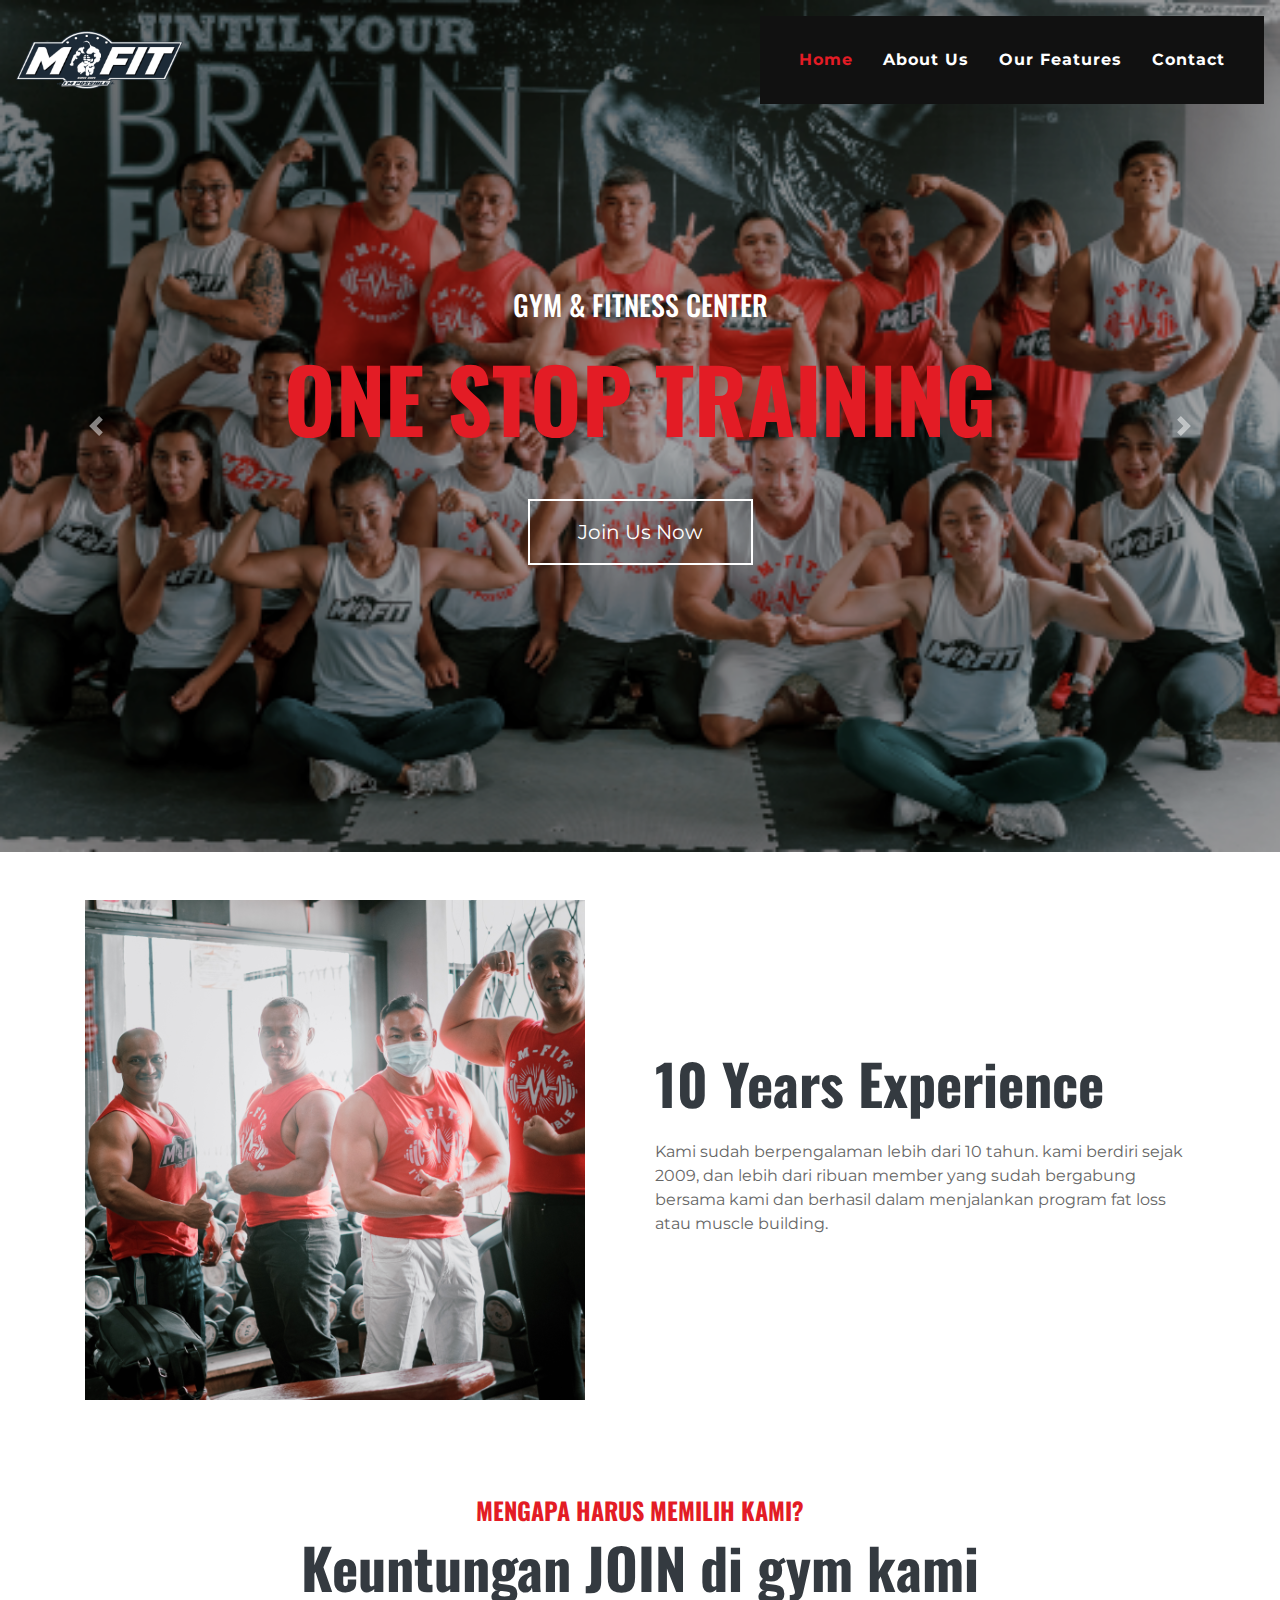
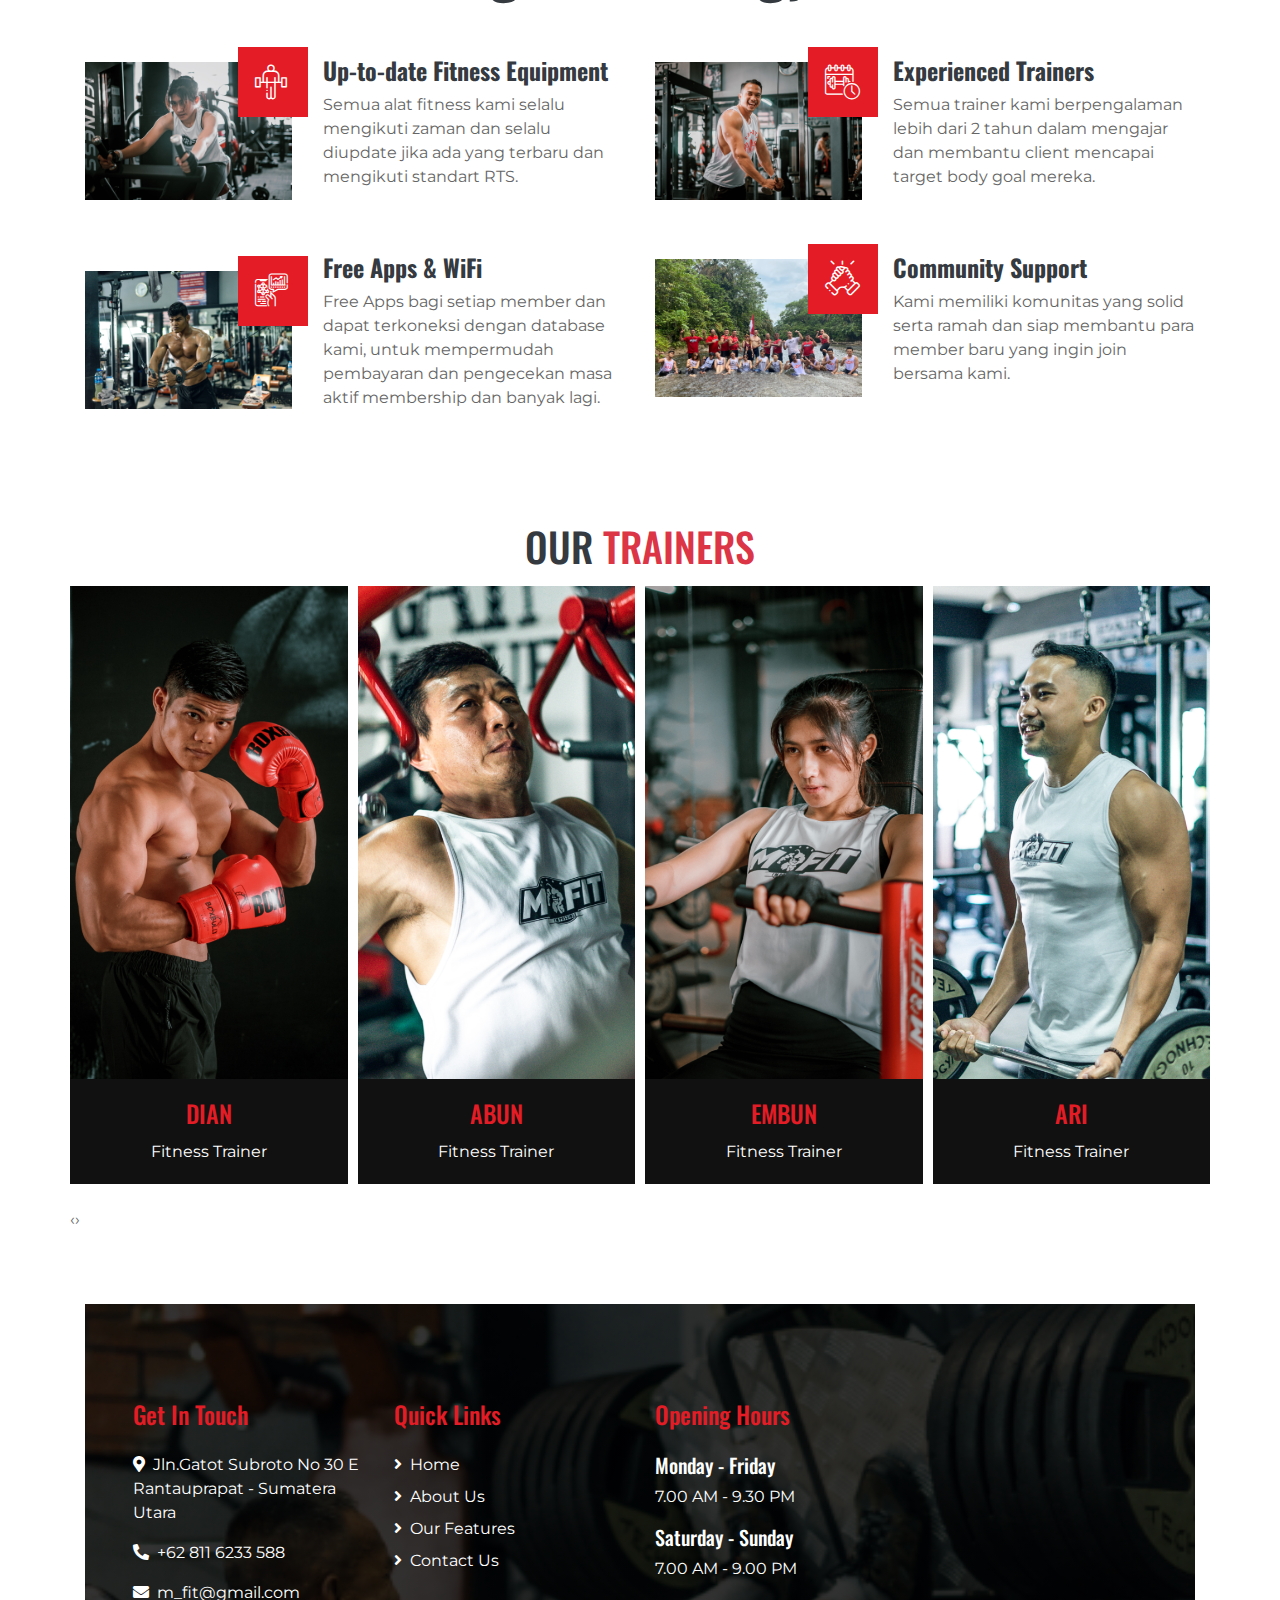
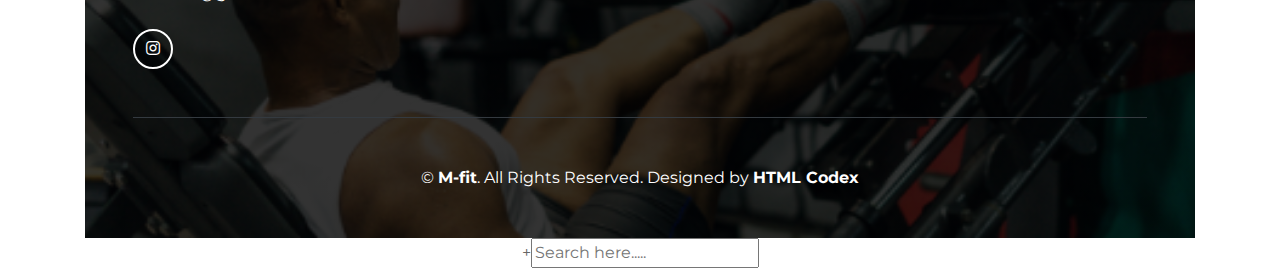
==== commit c85ebc84: "ganti ukuran foto" ====
--- a/index.html
+++ b/index.html
@@ -59,7 +59,7 @@
       <div id="blog-carousel" class="carousel slide" data-ride="carousel">
         <div class="carousel-inner">
           <div class="carousel-item active">
-            <img class="w-100" src="img/nav 1.jpg" alt="Image" />
+            <img class="w-100" src="img/nav 1.png" alt="Image" />
             <div class="carousel-caption d-flex flex-column align-items-center justify-content-center">
               <h3 class="text-white text-capitalize m-0">GYM & FITNESS CENTER</h3>
               <h2 class="display-2 m-0 mt-2 mt-md-4 text-primary font-weight-bold text-capitalize">ONE STOP TRAINING</h2>
@@ -67,7 +67,7 @@
             </div>
           </div>
           <div class="carousel-item">
-            <img class="w-100" src="img/nav 2.jpg" alt="Image" />
+            <img class="w-100" src="img/nav 2.png" alt="Image" />
             <div class="carousel-caption d-flex flex-column align-items-center justify-content-center">
               <h3 class="text-white text-capitalize m-0">MUAYTHAI</h3>
               <h2 class="display-2 m-0 mt-2 mt-md-4 text-primary font-weight-bold text-capitalize">GET YOUR ENDURANCE </h2>
@@ -75,7 +75,7 @@
             </div>
           </div>
           <div class="carousel-item">
-            <img class="w-100" src="img/nav 3.jpg" alt="Image" />
+            <img class="w-100" src="img/nav 3.png" alt="Image" />
             <div class="carousel-caption d-flex flex-column align-items-center justify-content-center">
               <h3 class="text-white text-capitalize m-0">KARATE</h3>
               <h2 class="display-2 m-0 mt-2 mt-md-4 text-primary font-weight-bold text-capitalize">LET'S TRAIN SELF DEFENSE</h2>
@@ -83,7 +83,7 @@
             </div>
           </div>
           <div class="carousel-item">
-            <img class="w-100" src="img/nav 4.jpg" alt="Image" />
+            <img class="w-100" src="img/nav 4.png" alt="Image" />
             <div class="carousel-caption d-flex flex-column align-items-center justify-content-center">
               <h3 class="text-white text-capitalize m-0">ZUMBA</h3>
               <h2 class="display-2 m-0 mt-2 mt-md-4 text-primary font-weight-bold text-capitalize">STRONG BY ZUMBA</h2>
@@ -91,7 +91,7 @@
             </div>
           </div>
           <div class="carousel-item">
-            <img class="w-100" src="imG/nav 5.jpg" alt="Image" />
+            <img class="w-100" src="imG/nav 5.png" alt="Image" />
             <div class="carousel-caption d-flex flex-column align-items-center justify-content-center">
               <h3 class="text-white text-capitalize m-0">YOGA</h3>
               <h2 class="display-2 m-0 mt-2 mt-md-4 text-primary font-weight-bold text-capitalize">LET'S TRAIN THE BODY AND MIND</h2>
@@ -136,7 +136,7 @@
         <div class="col-md-6 mb-5">
           <div class="row align-items-center">
             <div class="col-sm-5">
-              <img class="img-fluid mb-3 mb-sm-0" src="img/alat fitness terupdate.jpg" alt="Image" />
+              <img class="img-fluid mb-3 mb-sm-0" src="img/alat fitness terupdate.png" alt="Image" />
               <i class="flaticon-barbell"></i>
             </div>
             <div class="col-sm-7">
@@ -148,7 +148,7 @@
         <div class="col-md-6 mb-5">
           <div class="row align-items-center">
             <div class="col-sm-5">
-              <img class="img-fluid mb-3 mb-sm-0" src="img/trn.jpg" alt="Image" />
+              <img class="img-fluid mb-3 mb-sm-0" src="img/trn.png" alt="Image" />
               <i class="flaticon-training"></i>
             </div>
             <div class="col-sm-7">
@@ -160,7 +160,7 @@
         <div class="col-md-6 mb-5">
           <div class="row align-items-center">
             <div class="col-sm-5">
-              <img class="img-fluid mb-3 mb-sm-0" src="img/freewifi.jpg" alt="Image" />
+              <img class="img-fluid mb-3 mb-sm-0" src="img/freewifi.png" alt="Image" />
               <i class="flaticon-trends"></i>
             </div>
             <div class="col-sm-7">
@@ -172,7 +172,7 @@
         <div class="col-md-6 mb-5">
           <div class="row align-items-center">
             <div class="col-sm-5">
-              <img class="img-fluid mb-3 mb-sm-0" src="img/komunitas.jpg" alt="Image" />
+              <img class="img-fluid mb-3 mb-sm-0" src="img/komunitas.png" alt="Image" />
               <i class="flaticon-support"></i>
             </div>
             <div class="col-sm-7">
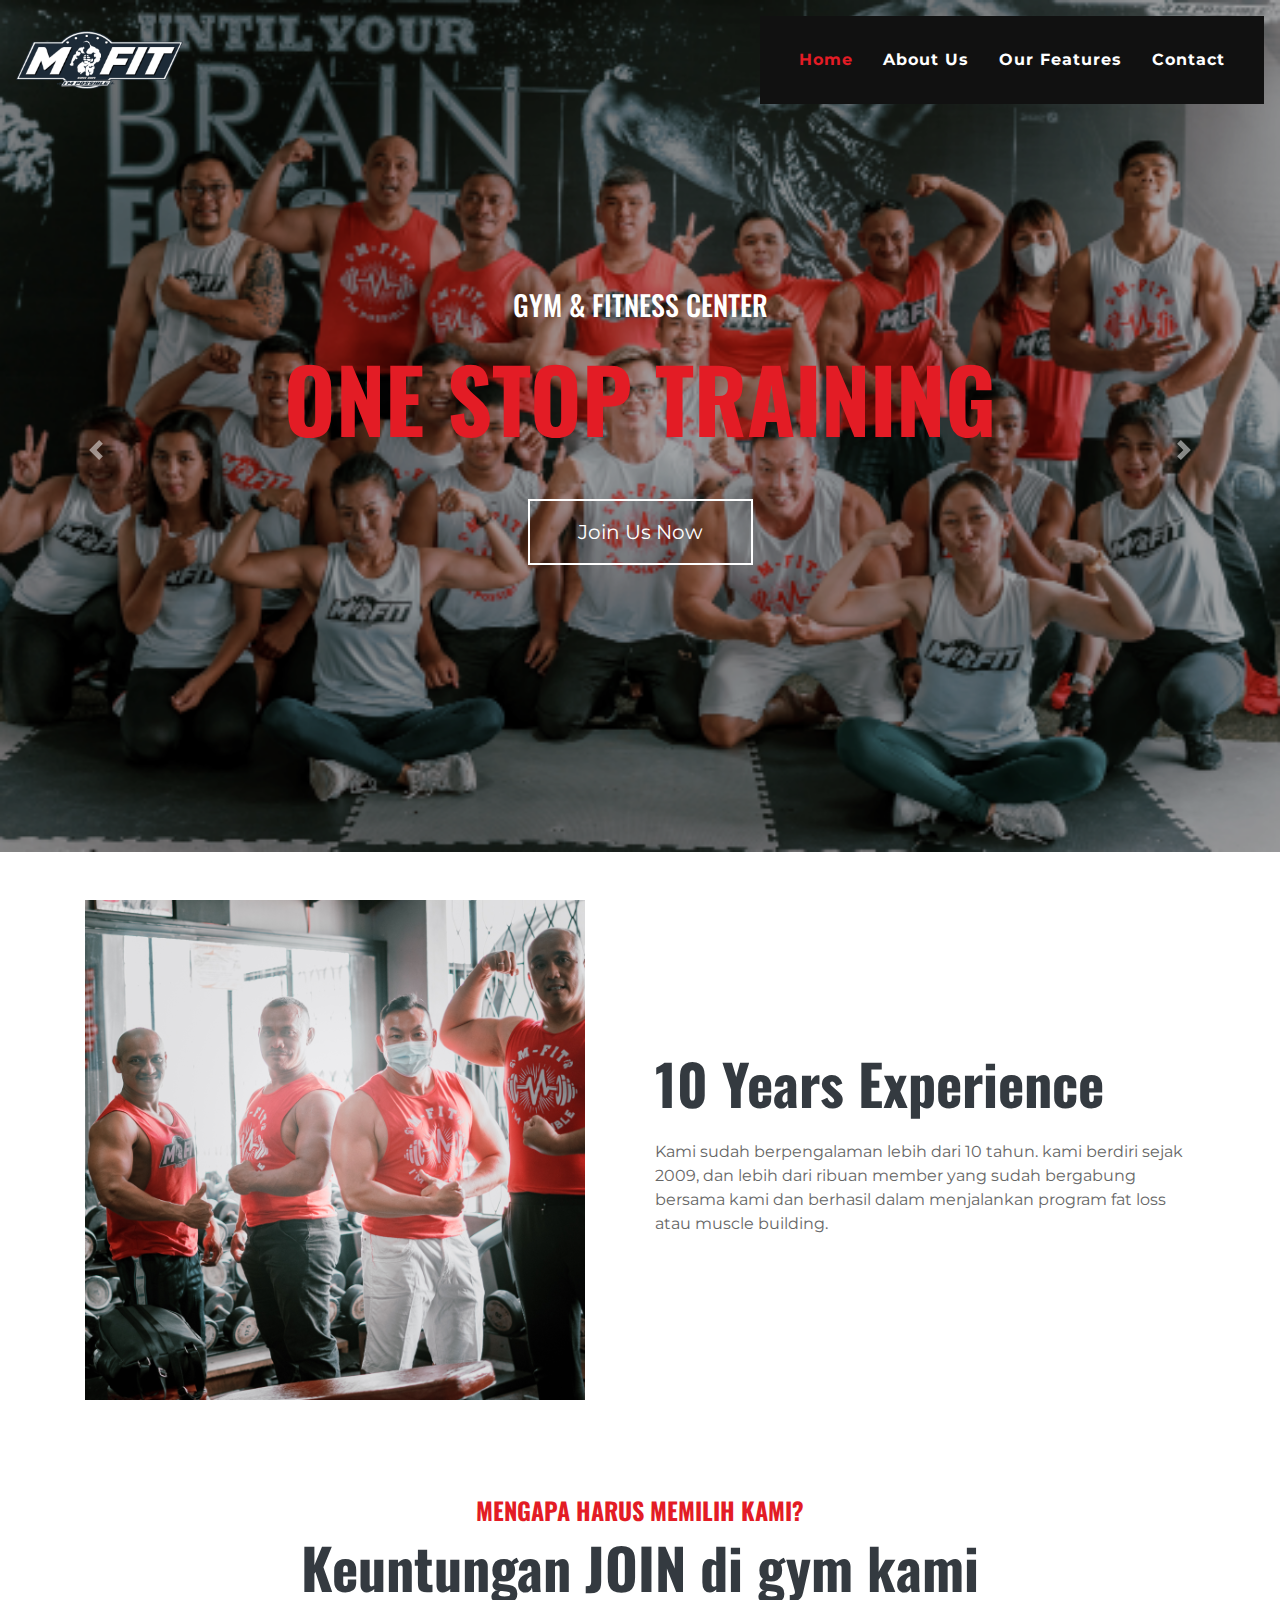
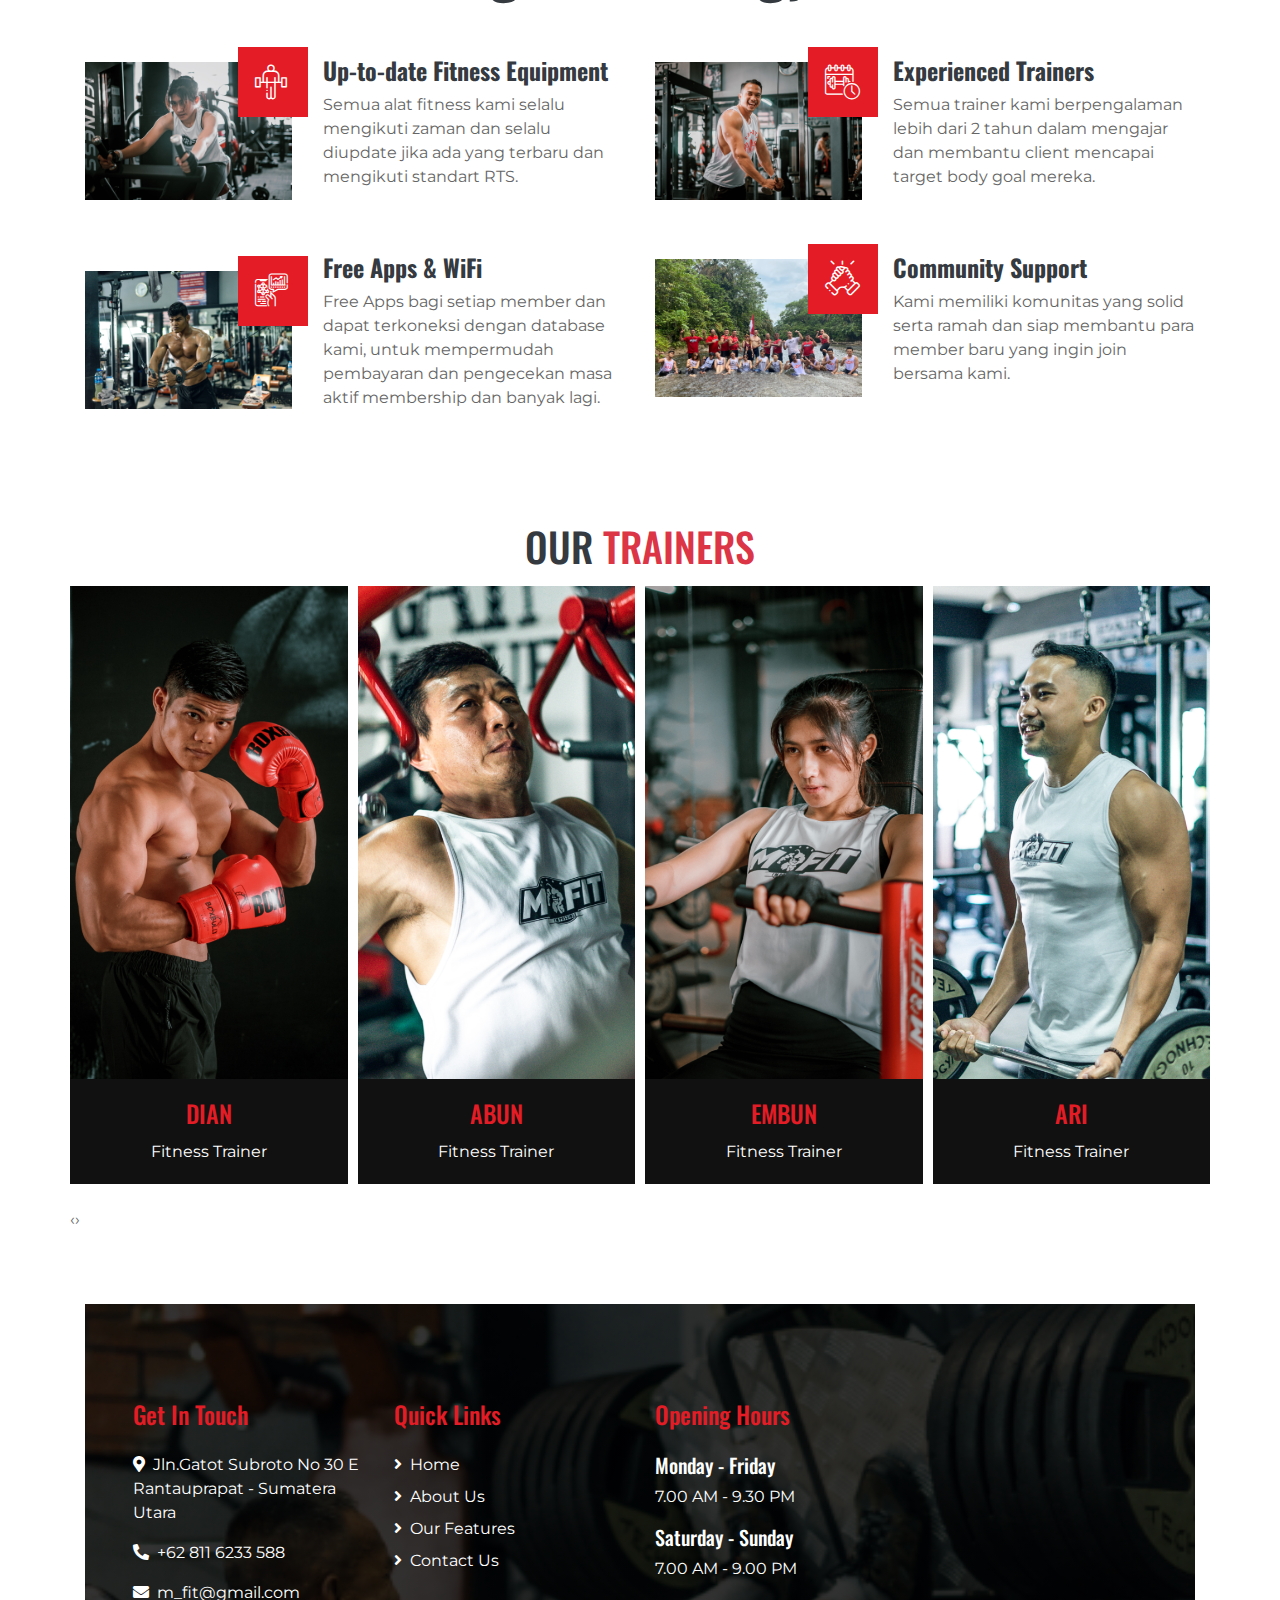
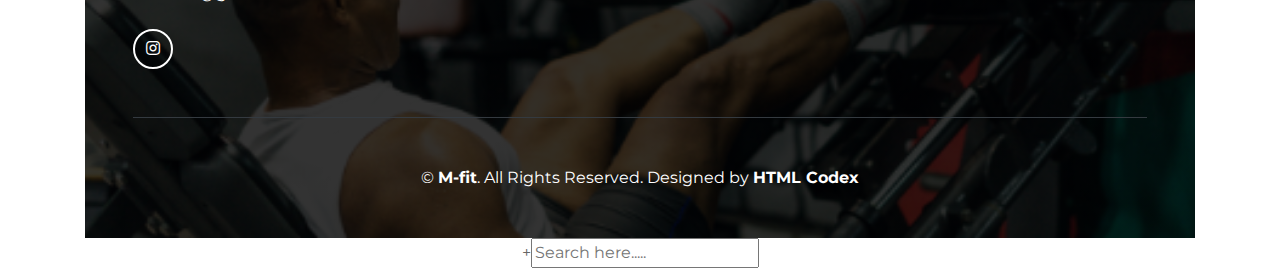
==== commit a5188301: "perbaiki nav nav" ====
--- a/index.html
+++ b/index.html
@@ -90,14 +90,10 @@
               <a href="https://wa.me/628116233588" class="btn btn-lg btn-outline-light mt-3 mt-md-5 py-md-3 px-md-5">Join Us Now</a>
             </div>
           </div>
-          <div class="carousel-item">
-            <img class="w-100" src="imG/nav 5.png" alt="Image" />
-            <div class="carousel-caption d-flex flex-column align-items-center justify-content-center">
-              <h3 class="text-white text-capitalize m-0">YOGA</h3>
-              <h2 class="display-2 m-0 mt-2 mt-md-4 text-primary font-weight-bold text-capitalize">LET'S TRAIN THE BODY AND MIND</h2>
-              <a href="https://wa.me/628116233588" class="btn btn-lg btn-outline-light mt-3 mt-md-5 py-md-3 px-md-5">Join Us Now</a>
-            </div>
-          </div>
+          
+      
+          </div>
+          
         </div>
         <a class="carousel-control-prev" href="#blog-carousel" data-slide="prev">
           <span class="carousel-control-prev-icon"></span>
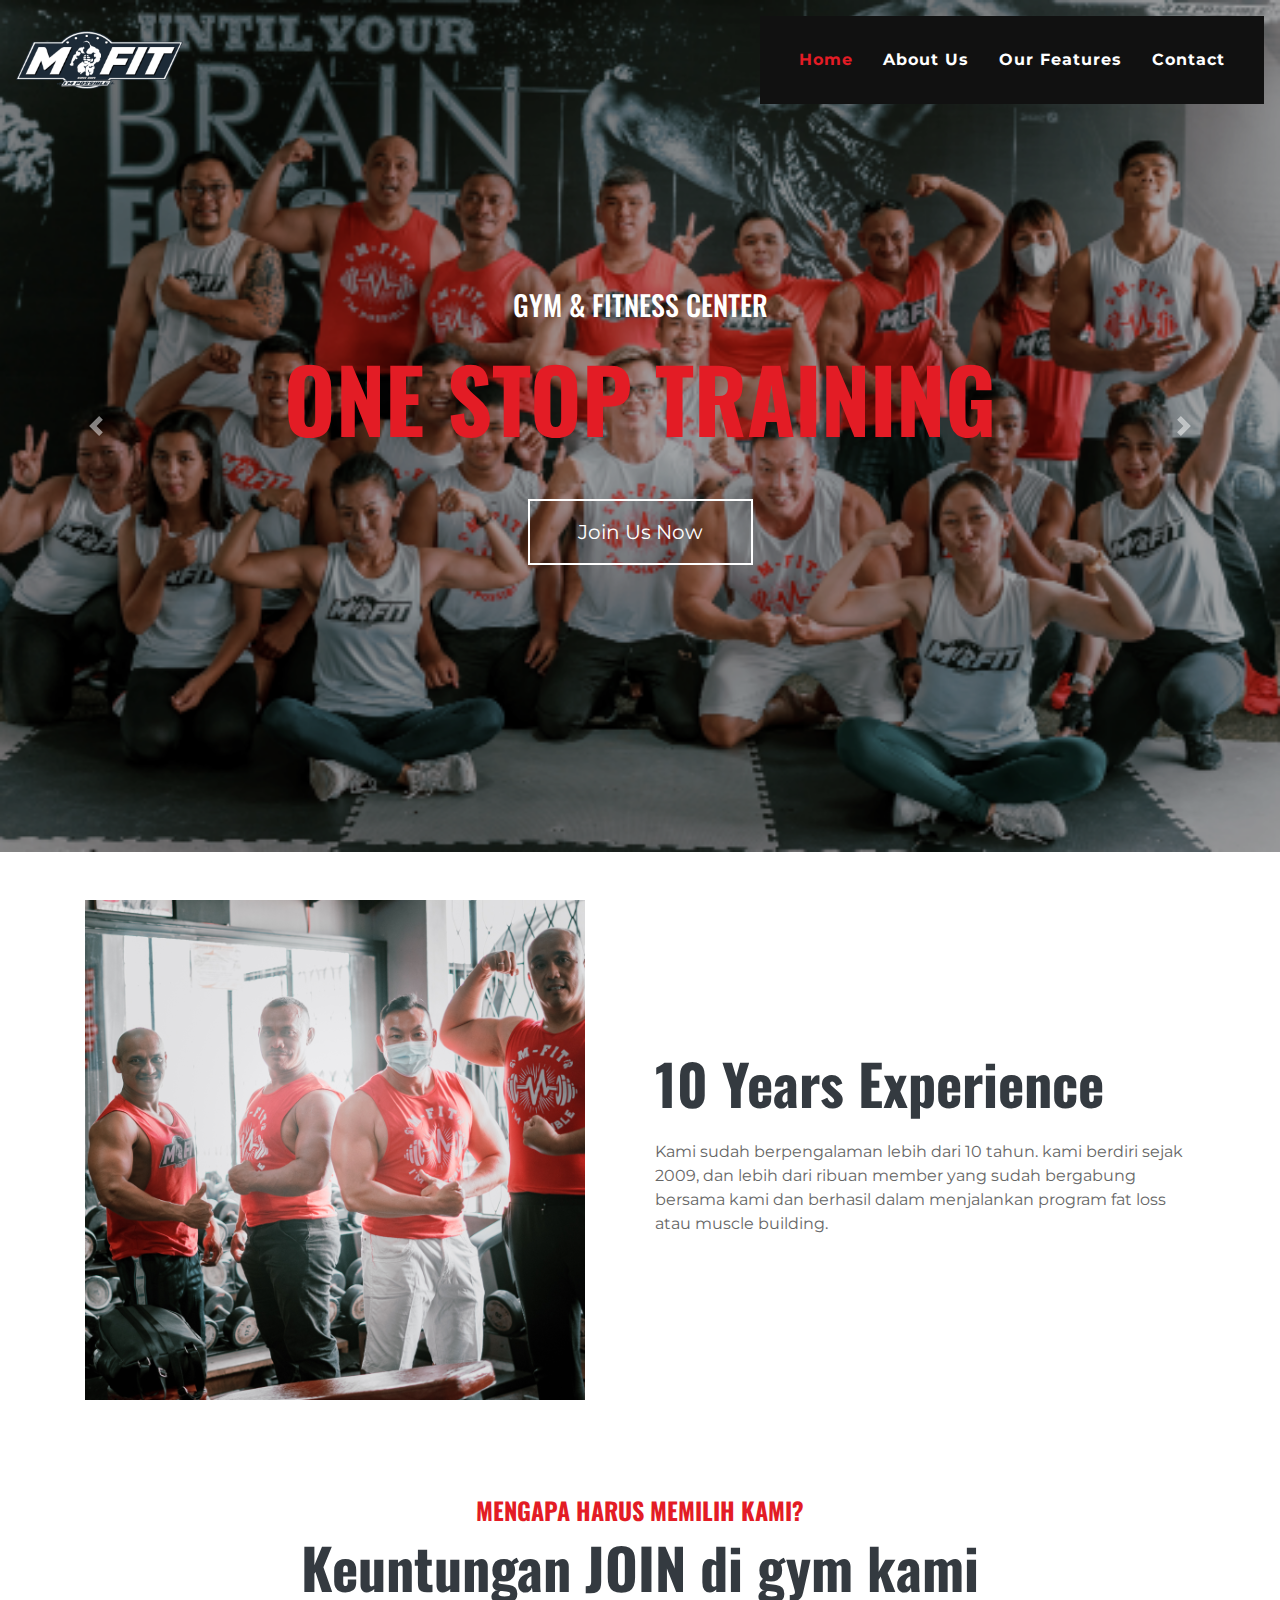
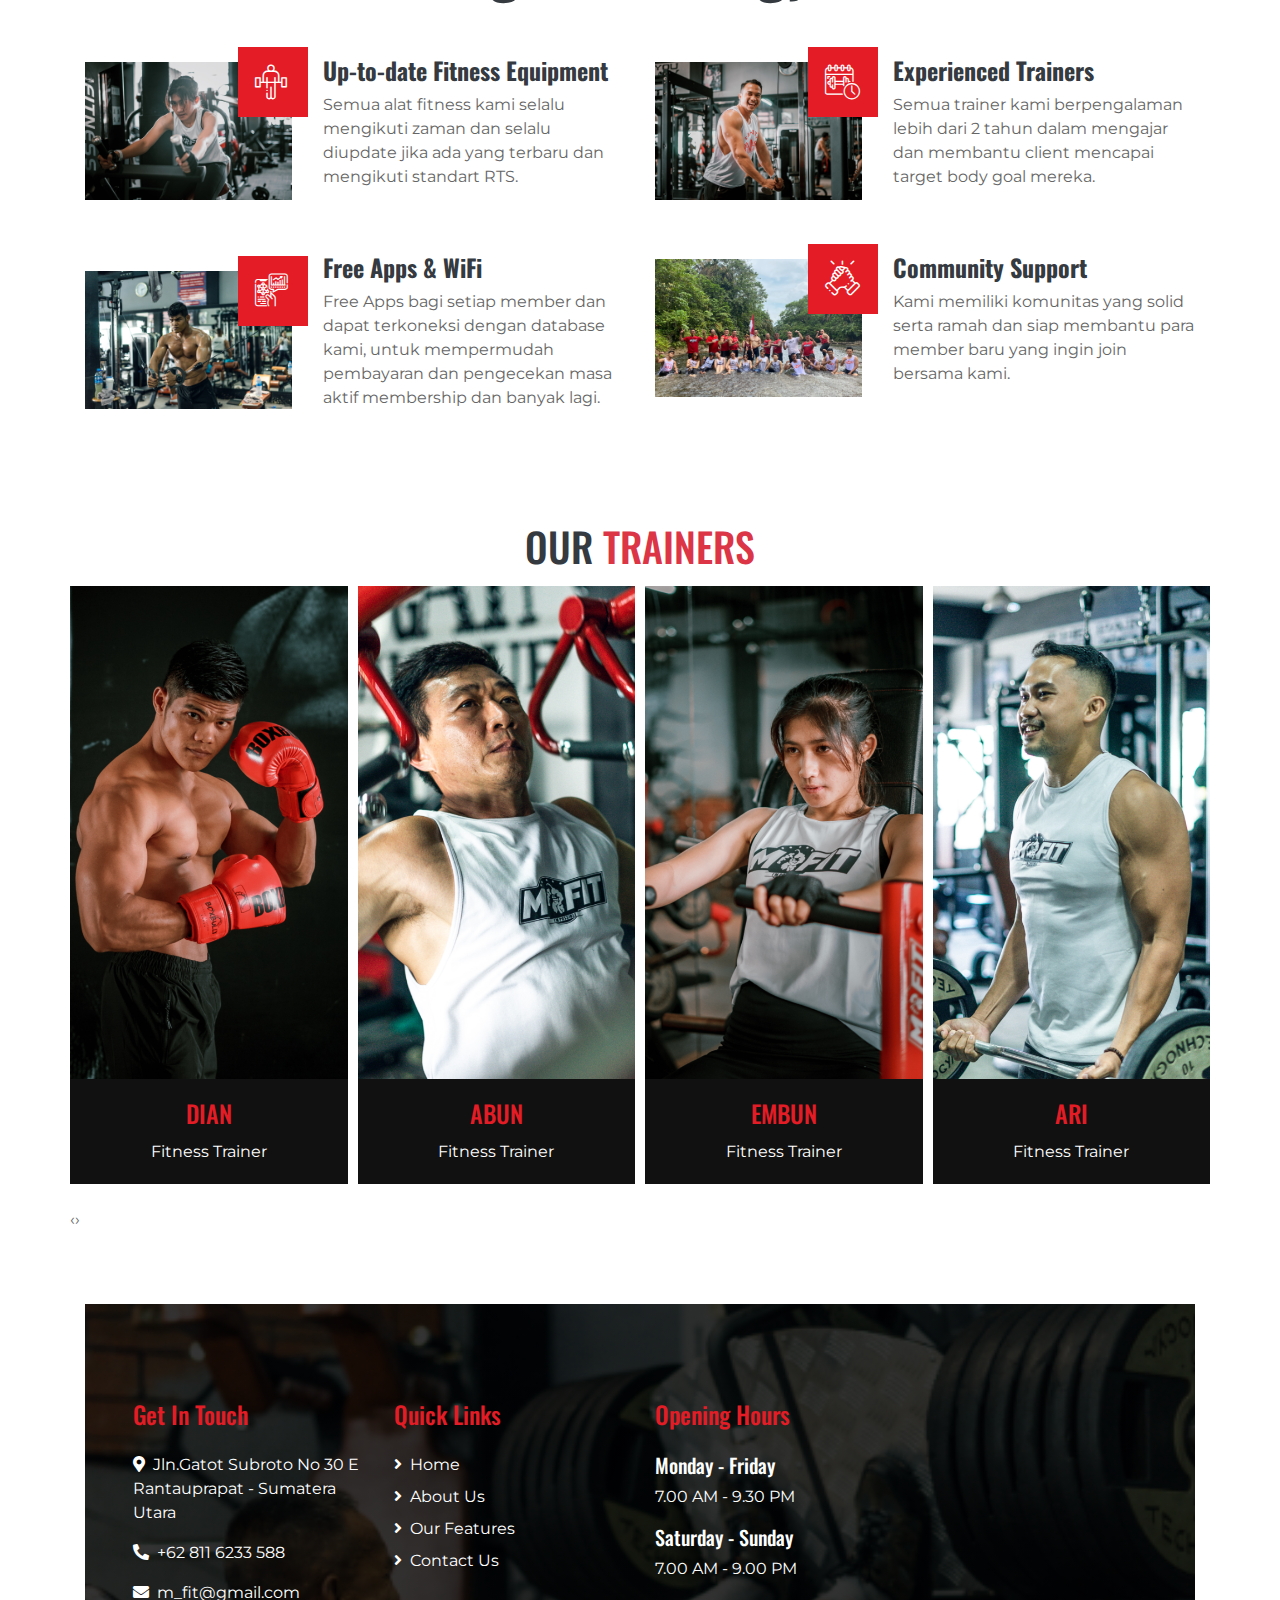
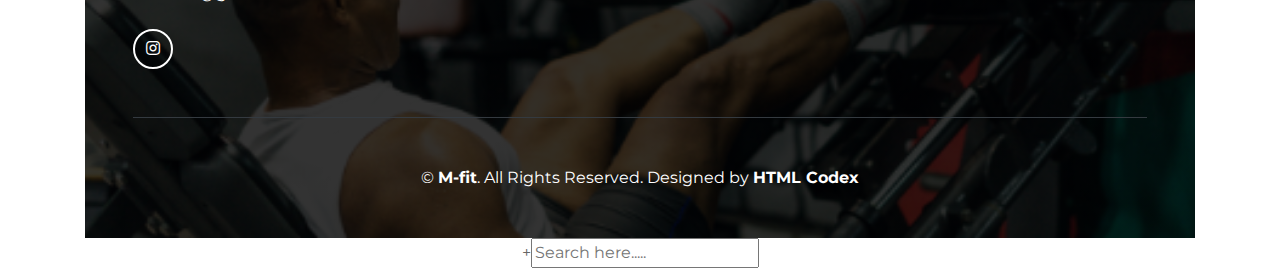
==== commit 661d6bfb: "nav normal" ====
--- a/index.html
+++ b/index.html
@@ -89,9 +89,15 @@
               <h2 class="display-2 m-0 mt-2 mt-md-4 text-primary font-weight-bold text-capitalize">STRONG BY ZUMBA</h2>
               <a href="https://wa.me/628116233588" class="btn btn-lg btn-outline-light mt-3 mt-md-5 py-md-3 px-md-5">Join Us Now</a>
             </div>
-          </div>
-          
-      
+          </div>          
+          <div class="carousel-item">
+            <img class="w-100" src="img/nav 5.png" alt="Image" />
+            <div class="carousel-caption d-flex flex-column align-items-center justify-content-center">
+              <h3 class="text-white text-capitalize m-0">YOGA</h3>
+              <h2 class="display-2 m-0 mt-2 mt-md-4 text-primary font-weight-bold text-capitalize">LET'S TRAIN YOUR BODY AND MIND</h2>
+              <a href="https://wa.me/628116233588" class="btn btn-lg btn-outline-light mt-3 mt-md-5 py-md-3 px-md-5">Join Us Now</a>
+            </div>
+
           </div>
           
         </div>
